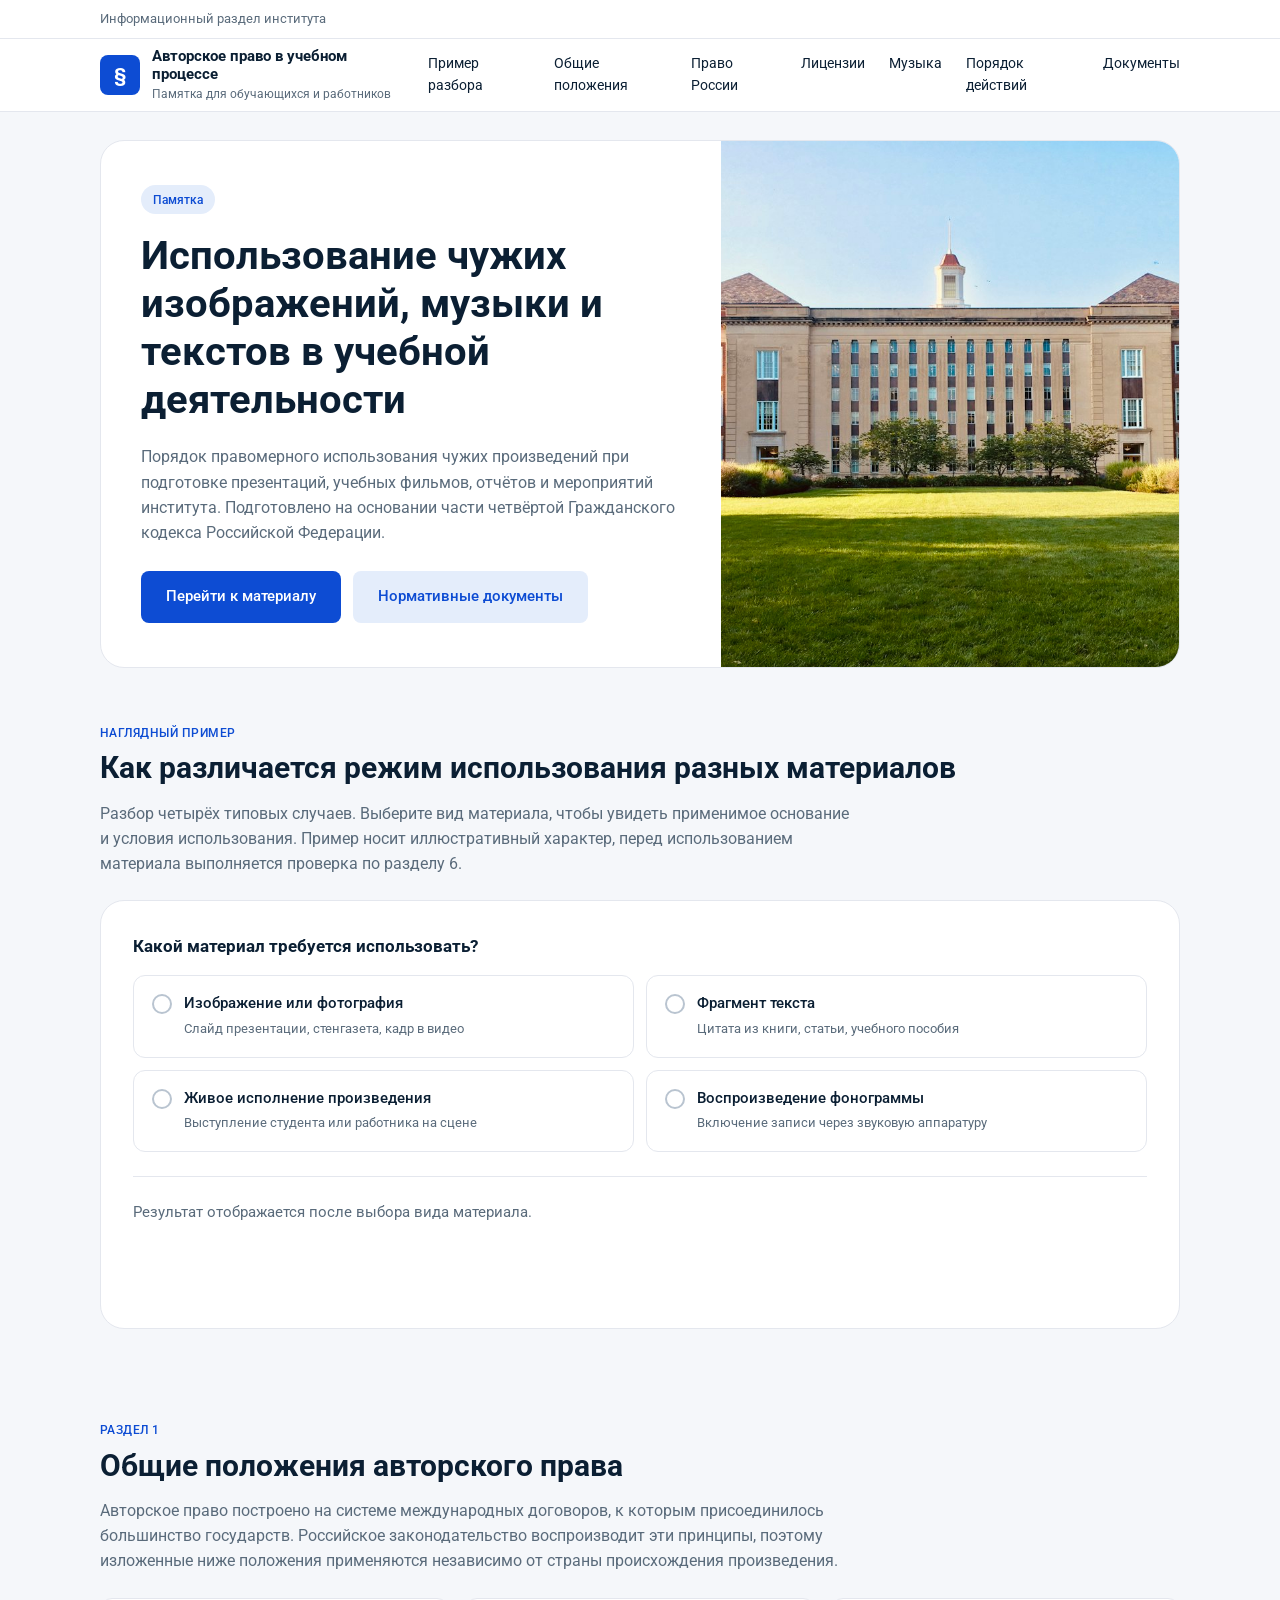
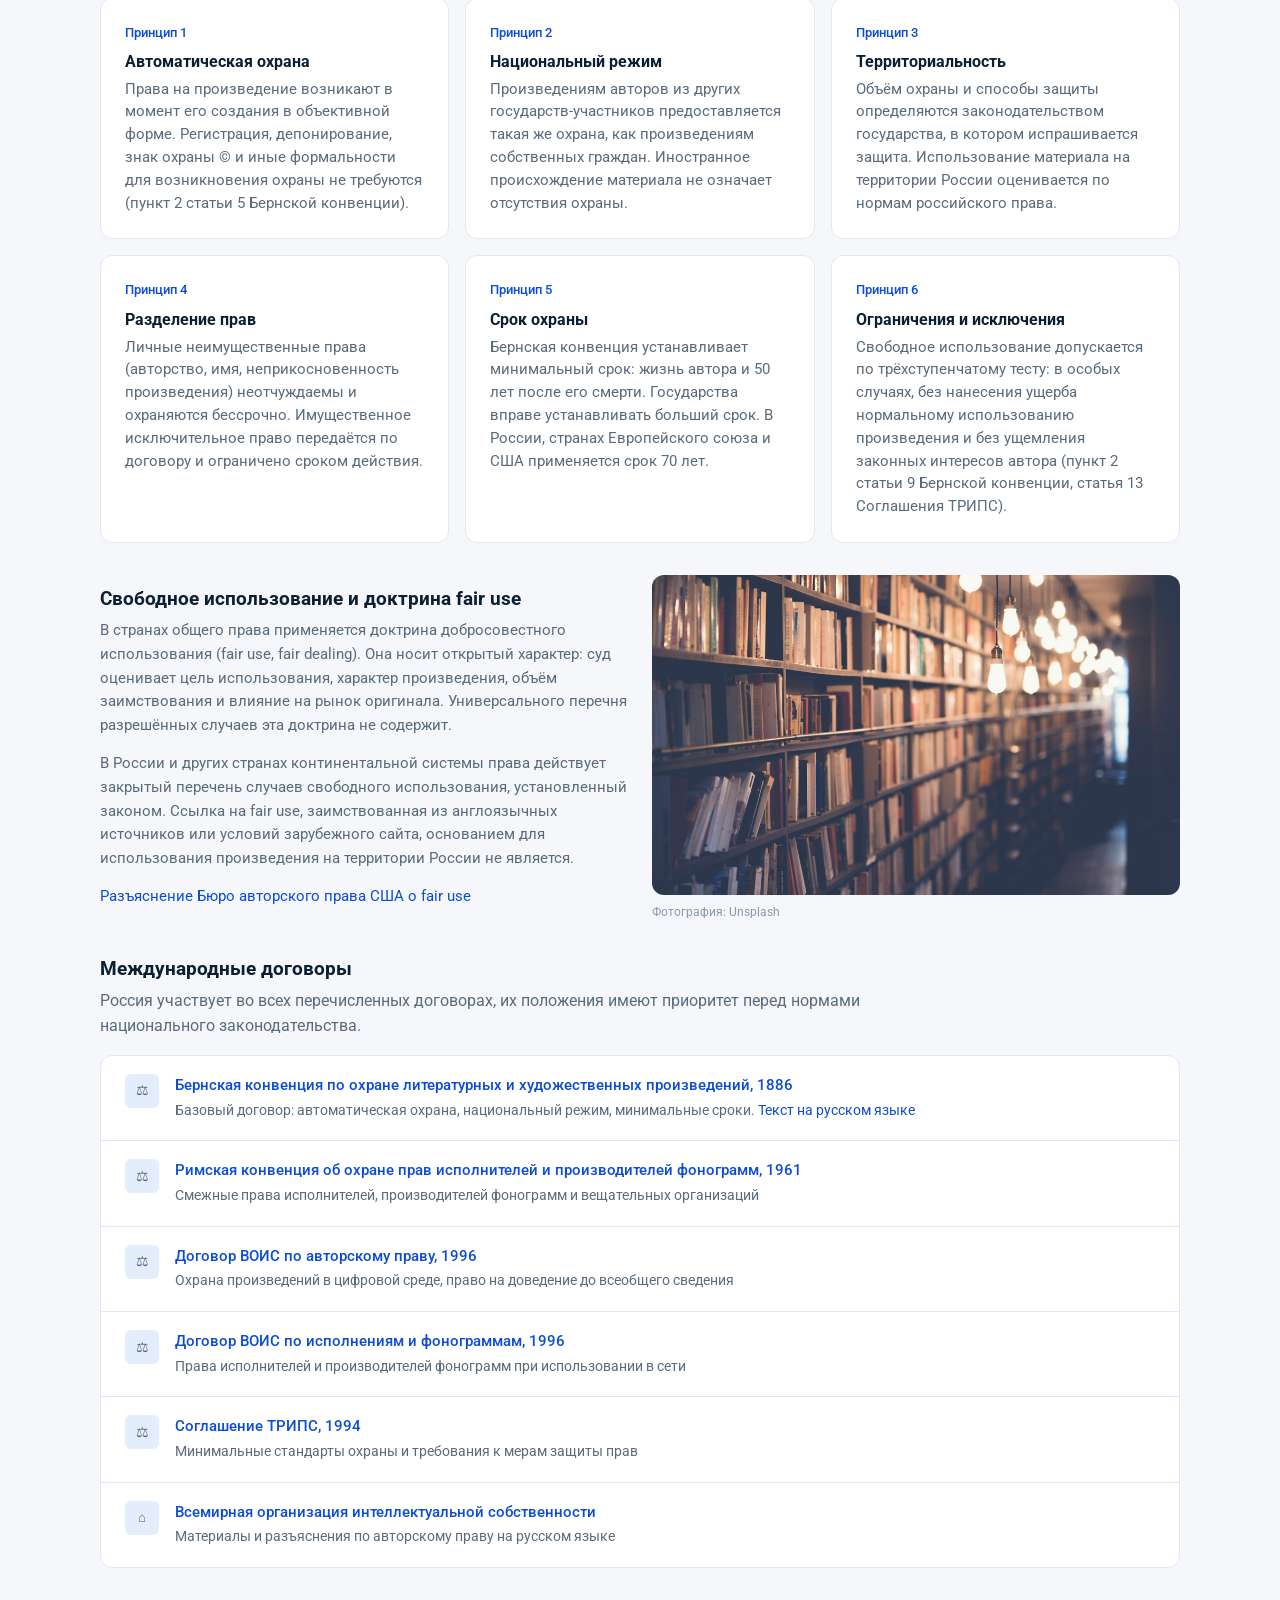
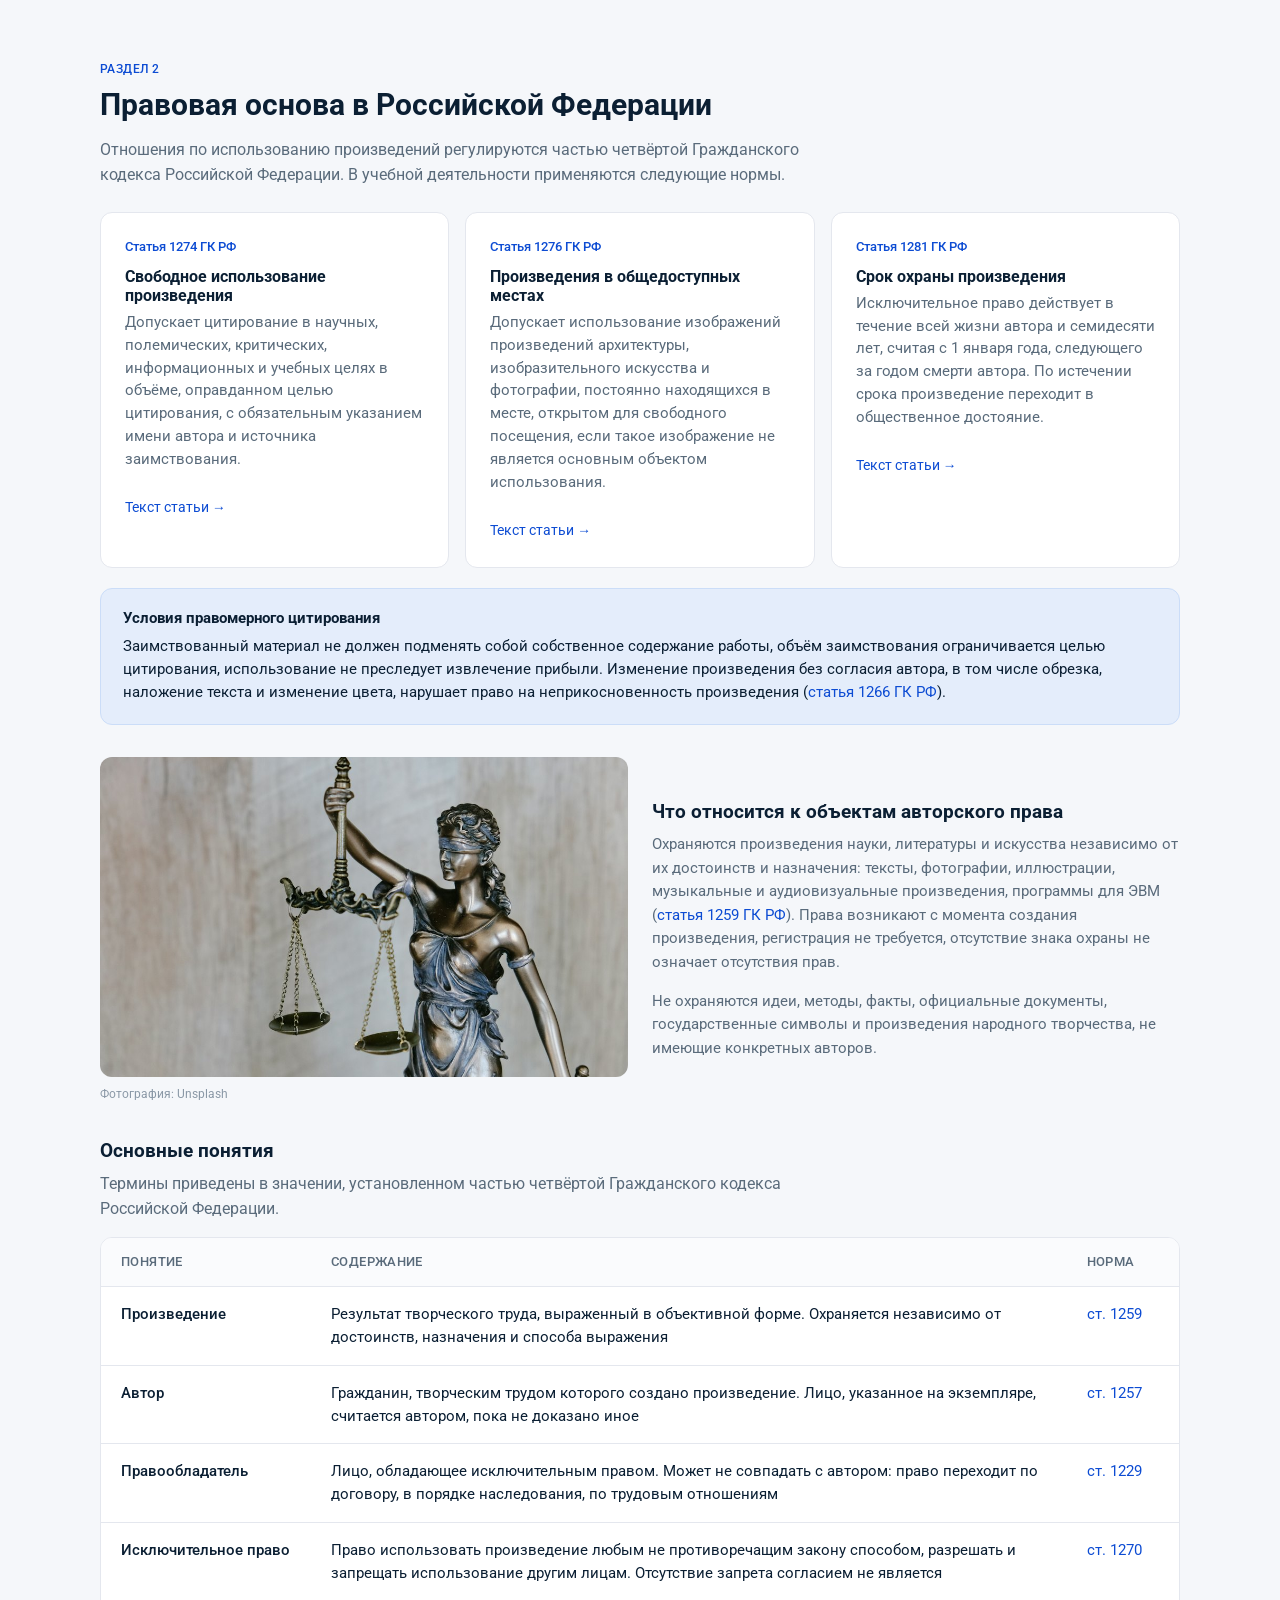
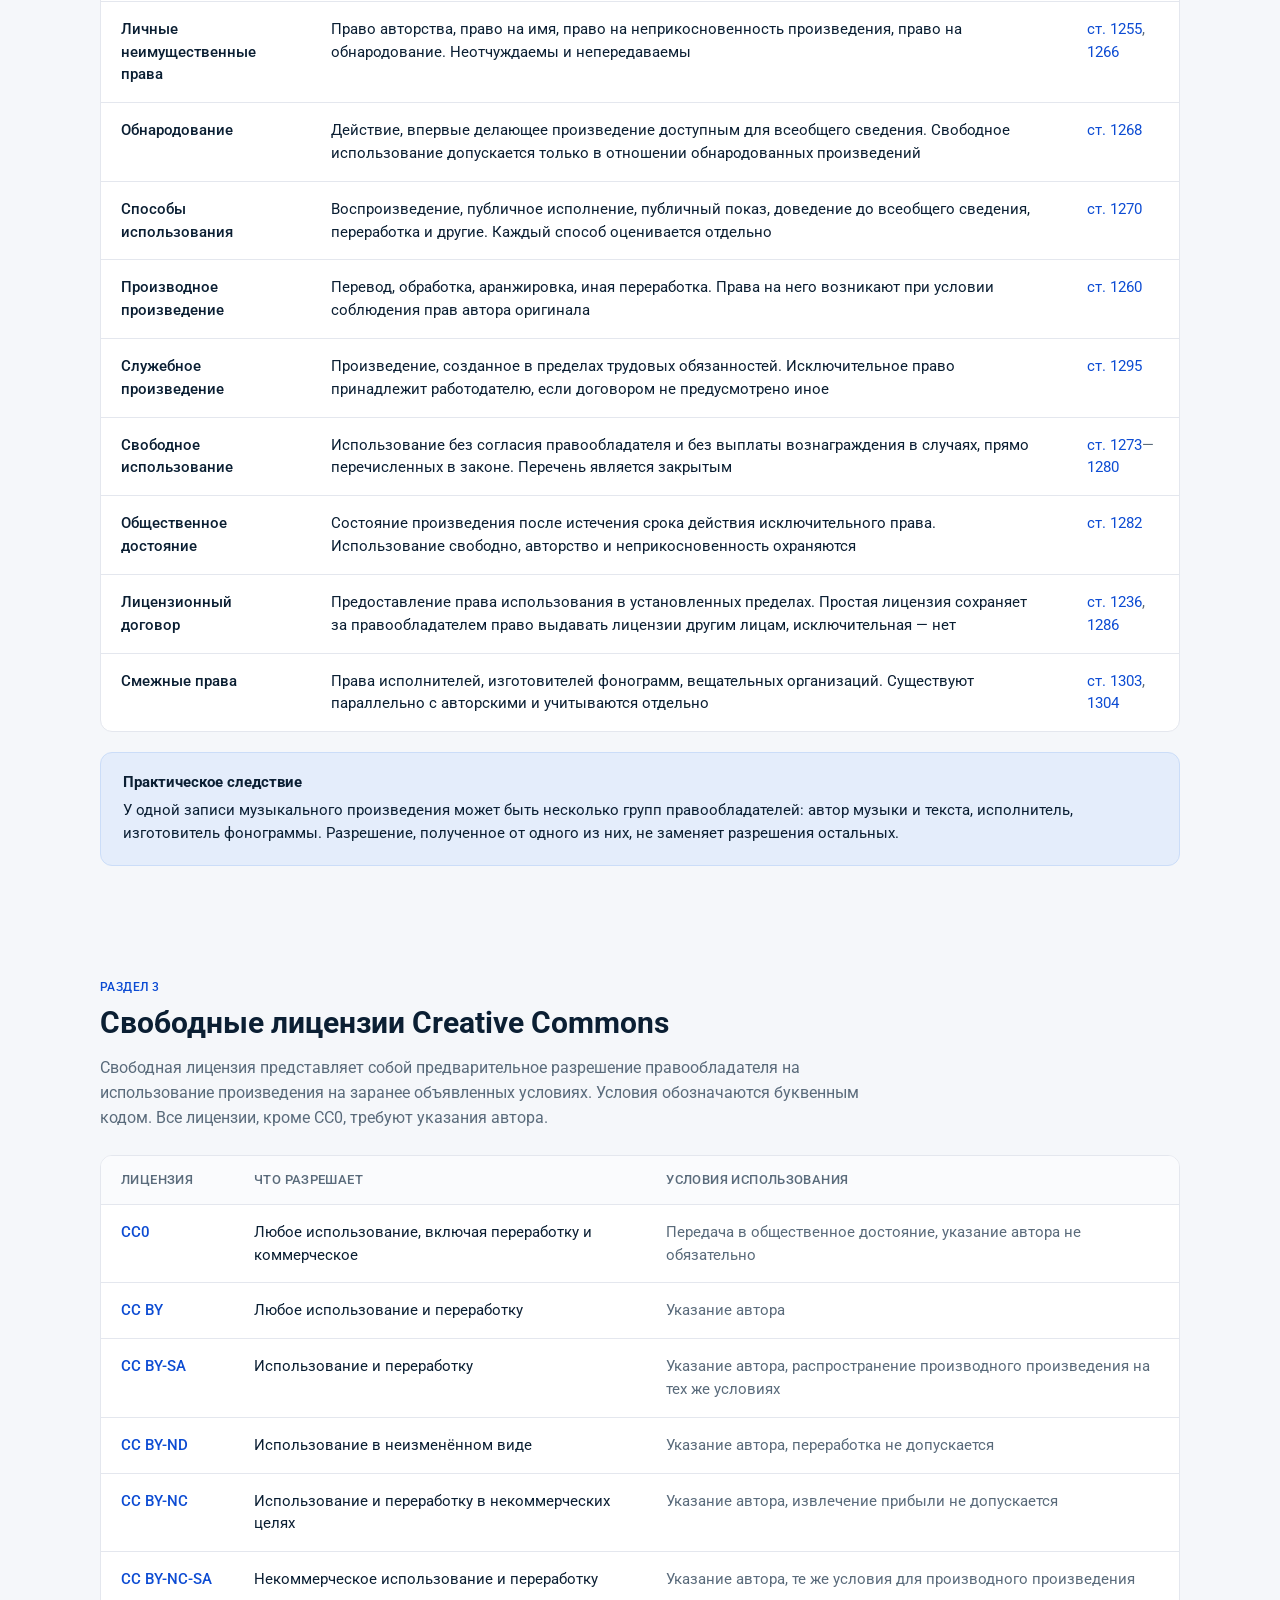
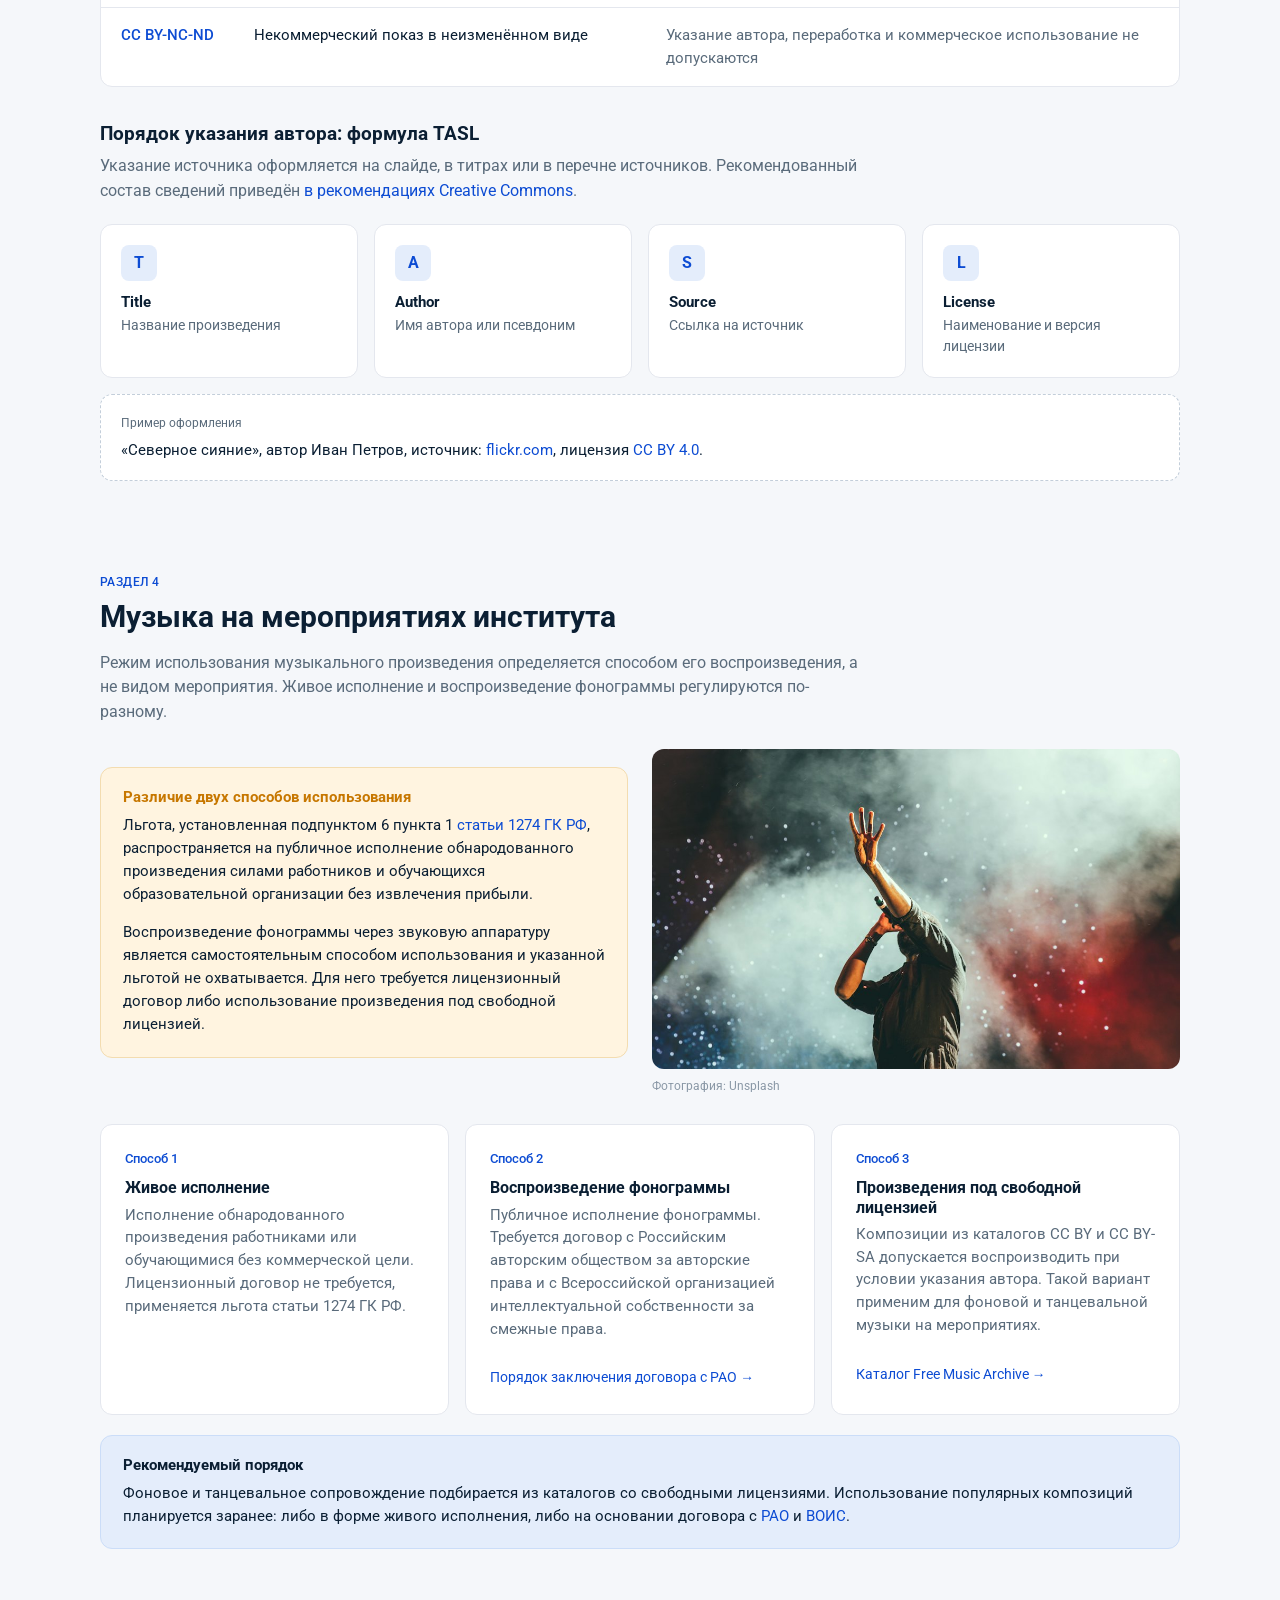
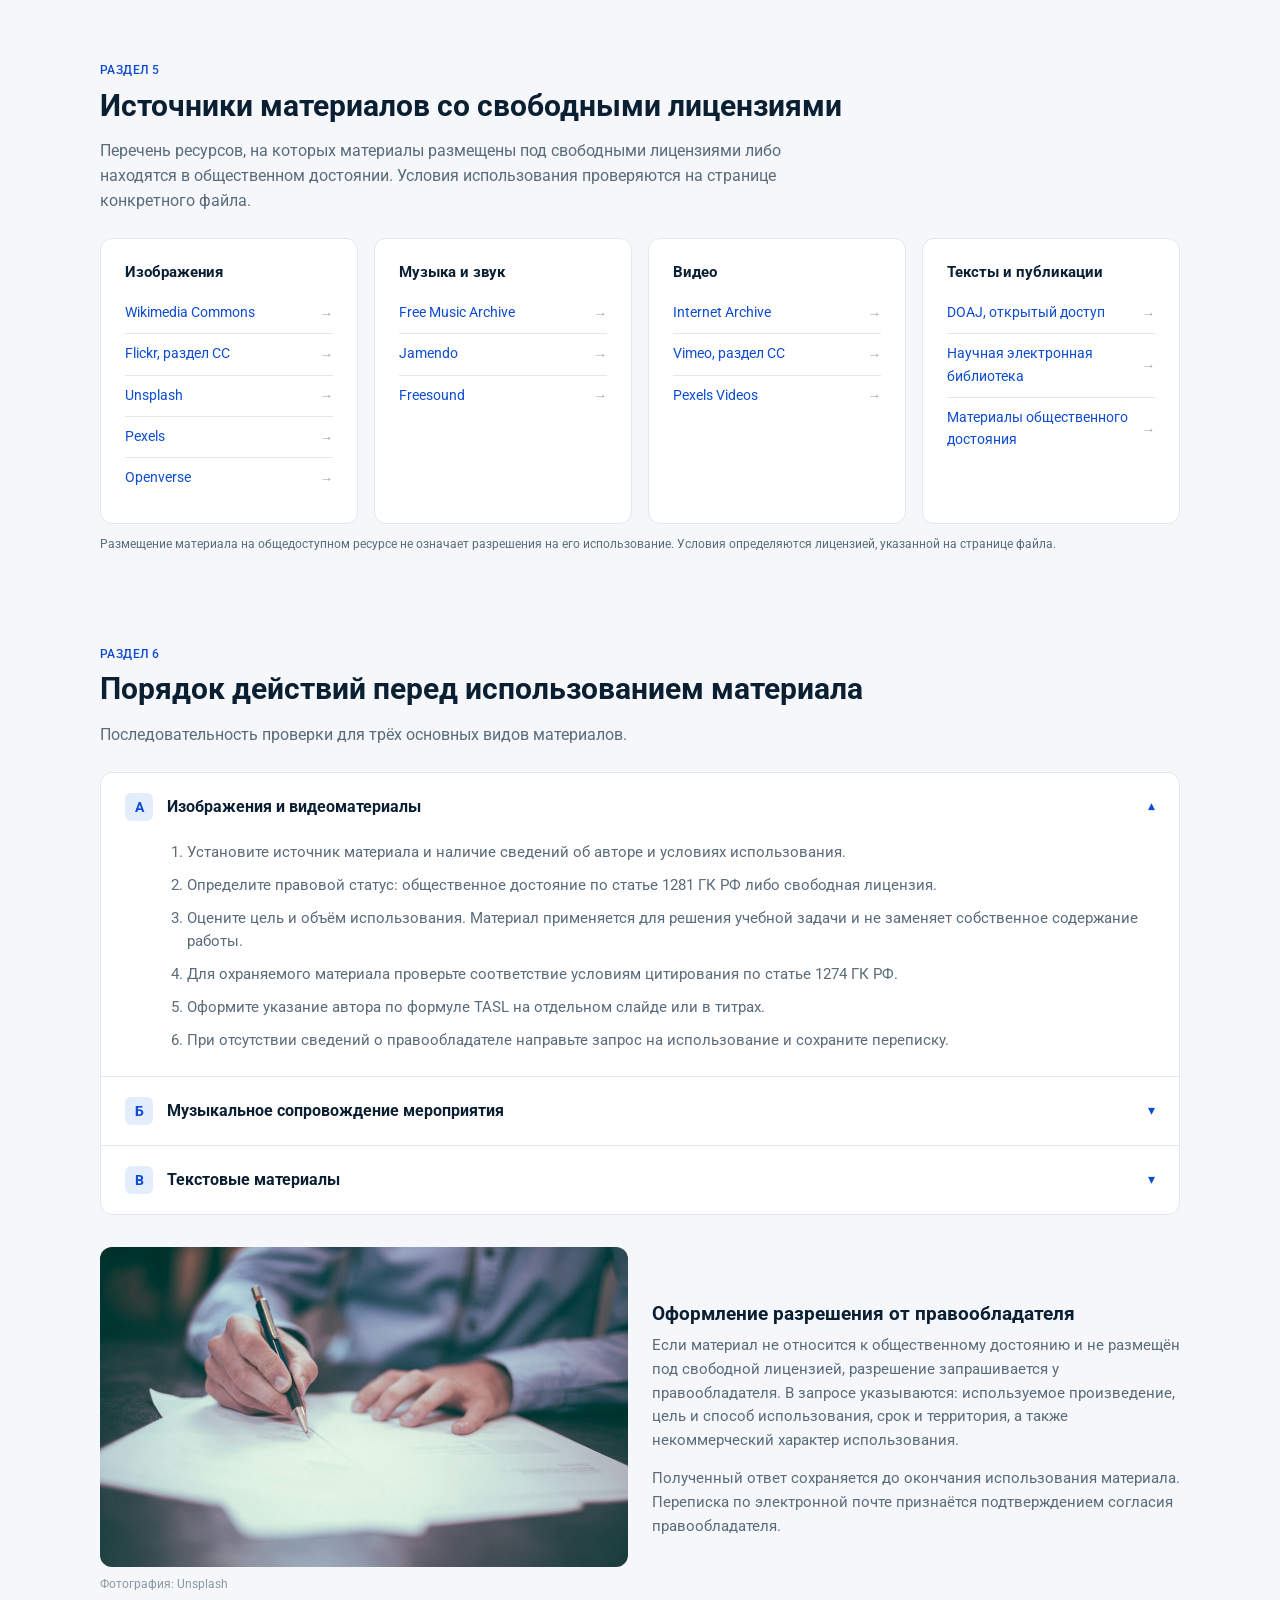
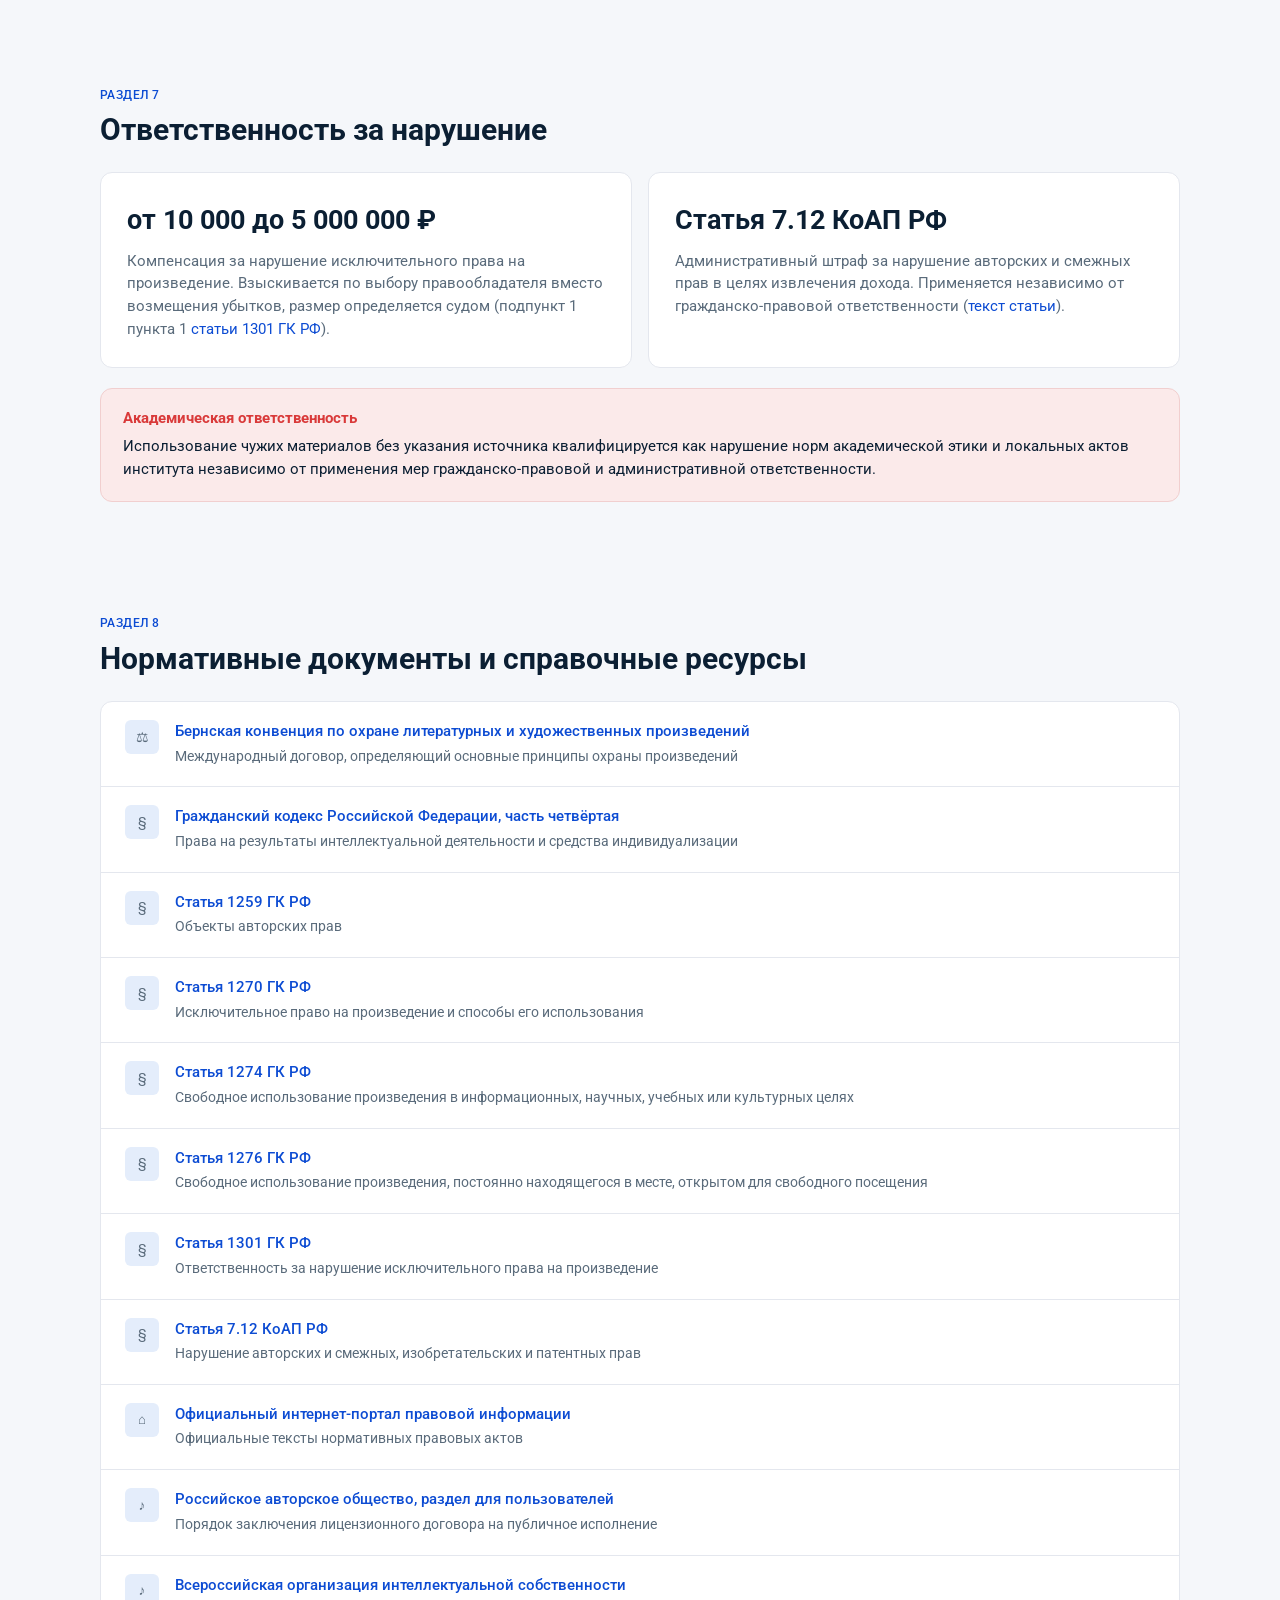
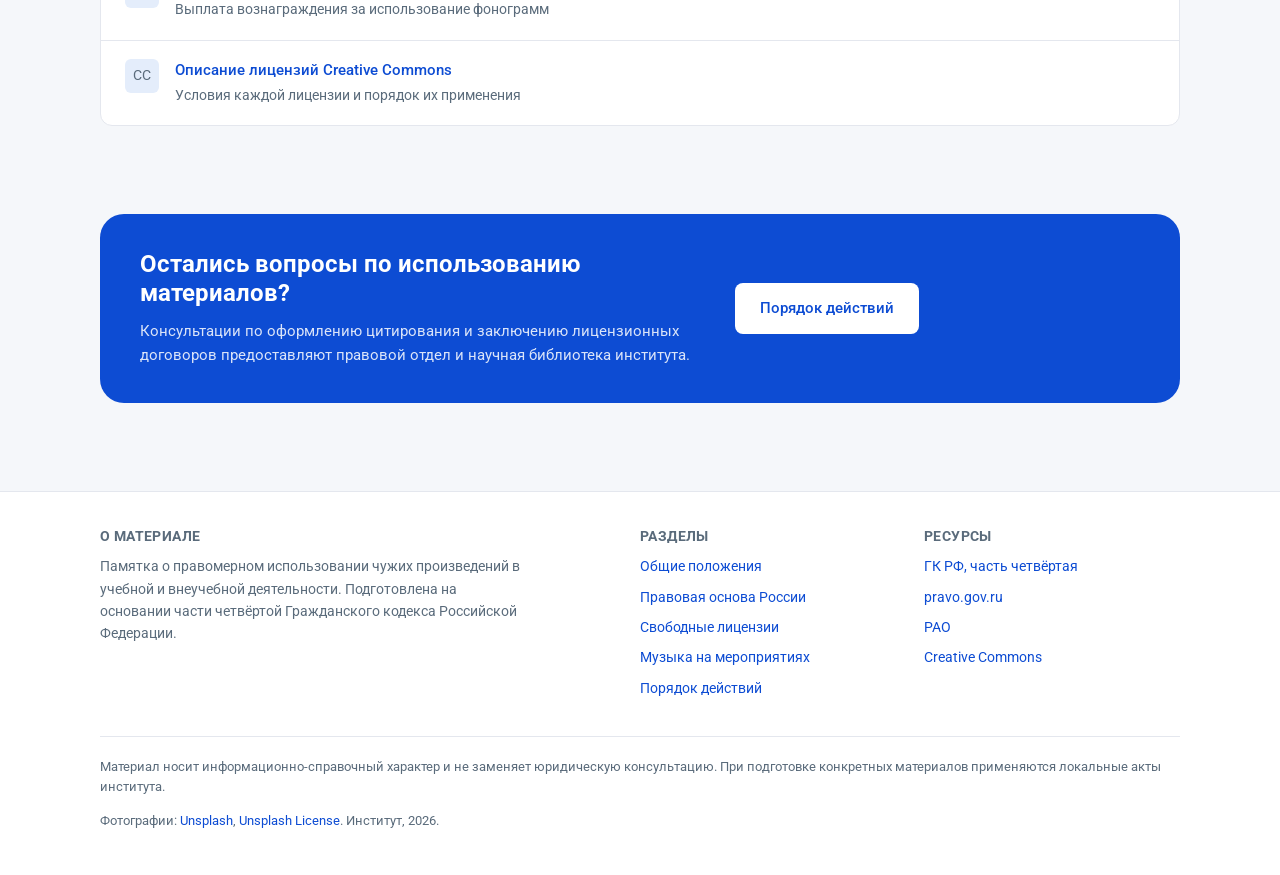
==== index.html @ 71fba906 "Сделать страницу index.html, отключить Jekyll README.md переименован в index.html: теперь страница о" ====
<!DOCTYPE html>
<html lang="ru">
<head>
<meta charset="UTF-8">
<meta name="viewport" content="width=device-width, initial-scale=1.0">
<title>Правомерное использование чужих произведений в учебной деятельности — памятка</title>
<meta name="description" content="Порядок правомерного использования изображений, музыки, видео и текстов в учебной и внеучебной деятельности института. На основании части четвёртой Гражданского кодекса Российской Федерации.">
<link rel="preconnect" href="https://fonts.googleapis.com">
<link rel="preconnect" href="https://fonts.gstatic.com" crossorigin>
<link href="https://fonts.googleapis.com/css2?family=Roboto:wght@400;500;700&display=swap" rel="stylesheet">
<style>
  :root{
    --blue:#0D4CD3;
    --blue-dark:#0A3CA8;
    --blue-light:#E4EDFB;
    --bg:#F5F7FA;
    --white:#FFFFFF;
    --text:#0B1F33;
    --text-2:#5A6B7B;
    --border:#E4E7EE;
    --green:#0B8A28;
    --green-bg:#E7F6EA;
    --red:#D93A3A;
    --red-bg:#FBEAEA;
    --amber:#C77700;
    --amber-bg:#FFF4E0;
    --radius:12px;
    --radius-lg:24px;
    --font-base:16px;
  }
  *{box-sizing:border-box;}
  html{scroll-behavior:smooth;font-size:var(--font-base);}
  body{
    margin:0;
    background:var(--bg);
    color:var(--text);
    font-family:'Roboto', -apple-system, 'Segoe UI', Arial, sans-serif;
    line-height:1.55;
    -webkit-font-smoothing:antialiased;
  }
  h1,h2,h3,h4{margin:0 0 .5em;font-weight:700;line-height:1.2;}
  p{margin:0 0 1em;}
  p:last-child{margin-bottom:0;}
  a{color:var(--blue);text-decoration:none;}
  a:hover{text-decoration:underline;}
  a:focus-visible,button:focus-visible{outline:2px solid var(--blue);outline-offset:2px;border-radius:4px;}
  img{display:block;max-width:100%;}
  .wrap{max-width:1120px;margin:0 auto;padding:0 20px;}

  /* ---------- ВЕРХНЯЯ ПАНЕЛЬ ---------- */
  .topline{background:var(--white);border-bottom:1px solid var(--border);font-size:.82rem;color:var(--text-2);}
  .topline .wrap{display:flex;align-items:center;gap:16px;height:38px;}
  .topline a{color:var(--text-2);}

  /* ---------- ШАПКА ---------- */
  header.site{background:var(--white);border-bottom:1px solid var(--border);position:sticky;top:0;z-index:60;}
  header.site .wrap{display:flex;align-items:center;justify-content:space-between;gap:24px;min-height:72px;}
  .logo{display:flex;align-items:center;gap:12px;color:var(--text);}
  .logo:hover{text-decoration:none;}
  .logo-mark{
    width:40px;height:40px;border-radius:8px;background:var(--blue);color:#fff;
    display:flex;align-items:center;justify-content:center;font-weight:700;font-size:20px;flex-shrink:0;
  }
  .logo-text b{display:block;font-size:.95rem;line-height:1.2;}
  .logo-text span{display:block;font-size:.78rem;color:var(--text-2);}
  .mainnav{display:flex;gap:24px;font-size:.9rem;}
  .mainnav a{color:var(--text);}
  .mainnav a:hover{color:var(--blue);text-decoration:none;}
  @media(max-width:900px){.mainnav{display:none;}}

  /* ---------- ГЕРОЙ ---------- */
  .hero{padding:28px 0 8px;}
  .hero-card{
    background:var(--white);border-radius:var(--radius-lg);overflow:hidden;
    display:grid;grid-template-columns:1.15fr .85fr;
    border:1px solid var(--border);
  }
  @media(max-width:900px){.hero-card{grid-template-columns:1fr;}}
  .hero-body{padding:44px 40px;}
  @media(max-width:600px){.hero-body{padding:28px 20px;}}
  .badge{
    display:inline-block;background:var(--blue-light);color:var(--blue);
    font-size:.78rem;font-weight:500;padding:5px 12px;border-radius:20px;margin-bottom:18px;
  }
  .hero h1{font-size:clamp(1.7rem,3.2vw,2.5rem);max-width:620px;}
  .hero .lede{color:var(--text-2);font-size:1.02rem;max-width:600px;}
  .hero-actions{display:flex;flex-wrap:wrap;gap:12px;margin-top:26px;}
  .btn{
    display:inline-flex;align-items:center;justify-content:center;gap:8px;
    padding:13px 24px;border-radius:8px;font-size:.95rem;font-weight:500;
    border:1px solid transparent;cursor:pointer;font-family:inherit;
  }
  .btn-primary{background:var(--blue);color:#fff;}
  .btn-primary:hover{background:var(--blue-dark);text-decoration:none;}
  .btn-secondary{background:var(--blue-light);color:var(--blue);}
  .btn-secondary:hover{background:#D5E3FA;text-decoration:none;}
  .hero-media{position:relative;min-height:300px;background:var(--blue-light);}
  .hero-media img{width:100%;height:100%;object-fit:cover;position:absolute;inset:0;}

  /* ---------- СЕКЦИИ ---------- */
  section{padding:44px 0;}
  .sec-head{margin-bottom:24px;}
  .sec-num{
    display:inline-block;font-size:.78rem;font-weight:500;color:var(--blue);
    letter-spacing:.04em;text-transform:uppercase;margin-bottom:8px;
  }
  .sec-head h2{font-size:clamp(1.4rem,2.4vw,1.9rem);}
  .sec-head p{color:var(--text-2);max-width:760px;margin:0;}

  .card{background:var(--white);border:1px solid var(--border);border-radius:var(--radius);padding:24px;}
  .grid-3{display:grid;grid-template-columns:repeat(3,1fr);gap:16px;}
  .grid-2{display:grid;grid-template-columns:repeat(2,1fr);gap:16px;}
  @media(max-width:860px){.grid-3{grid-template-columns:1fr;}.grid-2{grid-template-columns:1fr;}}

  /* карточка нормы */
  .law-card h3{font-size:1rem;margin-bottom:6px;}
  .law-card .art{font-size:.8rem;color:var(--blue);font-weight:500;display:block;margin-bottom:10px;}
  .law-card p{font-size:.92rem;color:var(--text-2);}
  .law-card .more{font-size:.86rem;display:inline-block;margin-top:12px;}

  /* блок с иллюстрацией */
  .media-row{display:grid;grid-template-columns:1fr 1fr;gap:24px;align-items:center;}
  @media(max-width:860px){.media-row{grid-template-columns:1fr;}}
  .media-row figure{margin:0;}
  .media-row img{width:100%;height:320px;object-fit:cover;border-radius:var(--radius);}
  .media-row figcaption{font-size:.75rem;color:#8A98A6;margin-top:8px;}

  /* уведомления */
  .notice{border-radius:var(--radius);padding:20px 22px;margin:20px 0;font-size:.93rem;border:1px solid transparent;}
  .notice h4{font-size:.95rem;margin-bottom:8px;}
  .notice.info{background:var(--blue-light);border-color:#CBDDF8;}
  .notice.warn{background:var(--amber-bg);border-color:#F3DCB0;}
  .notice.warn h4{color:var(--amber);}
  .notice.alert{background:var(--red-bg);border-color:#F1CFCF;}
  .notice.alert h4{color:var(--red);}
  .notice p{color:var(--text);}

  /* ---------- СЕРВИС ПРОВЕРКИ ---------- */
  .service{background:var(--white);border:1px solid var(--border);border-radius:var(--radius-lg);padding:32px;}
  @media(max-width:600px){.service{padding:22px 18px;}}
  .service-q{font-weight:700;font-size:1.05rem;margin-bottom:16px;}
  .opts{display:grid;grid-template-columns:repeat(2,1fr);gap:12px;}
  @media(max-width:700px){.opts{grid-template-columns:1fr;}}
  .opt{
    display:flex;align-items:flex-start;gap:12px;padding:16px 18px;
    border:1px solid var(--border);border-radius:var(--radius);background:var(--white);
    cursor:pointer;text-align:left;font:inherit;color:var(--text);
  }
  .opt:hover{border-color:var(--blue);}
  .opt.active{border-color:var(--blue);background:#F4F8FF;box-shadow:inset 0 0 0 1px var(--blue);}
  .opt-radio{
    width:20px;height:20px;border:2px solid #B9C4D0;border-radius:50%;flex-shrink:0;margin-top:2px;
    position:relative;
  }
  .opt.active .opt-radio{border-color:var(--blue);}
  .opt.active .opt-radio::after{
    content:"";position:absolute;inset:3px;border-radius:50%;background:var(--blue);
  }
  .opt-text b{display:block;font-weight:500;font-size:.95rem;}
  .opt-text span{font-size:.82rem;color:var(--text-2);}
  .result{margin-top:24px;padding-top:24px;border-top:1px solid var(--border);min-height:120px;}
  .result-empty{color:var(--text-2);font-size:.92rem;}
  .verdict{display:flex;gap:14px;align-items:flex-start;}
  .verdict-icon{
    width:36px;height:36px;border-radius:50%;flex-shrink:0;
    display:flex;align-items:center;justify-content:center;font-size:18px;color:#fff;font-weight:700;
  }
  .verdict.ok .verdict-icon{background:var(--green);}
  .verdict.no .verdict-icon{background:var(--red);}
  .verdict h4{font-size:1.05rem;margin-bottom:6px;}
  .verdict.ok h4{color:var(--green);}
  .verdict.no h4{color:var(--red);}
  .verdict p{font-size:.93rem;color:var(--text-2);max-width:640px;}
  .verdict .ref{font-size:.85rem;margin-top:8px;display:block;}

  /* ---------- ТАБЛИЦЫ ---------- */
  .table-wrap{overflow-x:auto;background:var(--white);border:1px solid var(--border);border-radius:var(--radius);}
  table{width:100%;border-collapse:collapse;min-width:620px;}
  th{
    text-align:left;font-size:.8rem;font-weight:500;color:var(--text-2);text-transform:uppercase;
    letter-spacing:.03em;padding:14px 20px;background:#FAFBFD;border-bottom:1px solid var(--border);
  }
  td{padding:16px 20px;border-bottom:1px solid var(--border);font-size:.92rem;vertical-align:top;}
  tr:last-child td{border-bottom:none;}
  td.dim{color:var(--text-2);}
  td.term{font-weight:500;width:210px;}
  .lic{font-weight:500;white-space:nowrap;}

  /* ---------- TASL ---------- */
  .tasl{display:grid;grid-template-columns:repeat(4,1fr);gap:16px;margin-top:20px;}
  @media(max-width:760px){.tasl{grid-template-columns:1fr 1fr;}}
  .tasl-item{background:var(--white);border:1px solid var(--border);border-radius:var(--radius);padding:20px;}
  .tasl-letter{
    width:36px;height:36px;border-radius:8px;background:var(--blue-light);color:var(--blue);
    display:flex;align-items:center;justify-content:center;font-weight:700;margin-bottom:12px;
  }
  .tasl-item h4{font-size:.95rem;margin-bottom:4px;}
  .tasl-item p{font-size:.85rem;color:var(--text-2);}
  .sample{
    margin-top:16px;background:var(--white);border:1px dashed #C3CEDA;border-radius:var(--radius);
    padding:18px 20px;font-size:.92rem;
  }
  .sample .lbl{font-size:.78rem;color:var(--text-2);display:block;margin-bottom:6px;}

  /* ---------- РЕСУРСЫ ---------- */
  .res-grid{display:grid;grid-template-columns:repeat(4,1fr);gap:16px;}
  @media(max-width:900px){.res-grid{grid-template-columns:repeat(2,1fr);}}
  @media(max-width:560px){.res-grid{grid-template-columns:1fr;}}
  .res-col h4{font-size:.95rem;margin-bottom:12px;}
  .res-col ul{list-style:none;margin:0;padding:0;}
  .res-col li{padding:9px 0;border-bottom:1px solid var(--border);font-size:.9rem;}
  .res-col li:last-child{border-bottom:none;}
  .res-col li a{display:flex;justify-content:space-between;gap:10px;align-items:center;}
  .res-col li a::after{content:"→";color:#9AA7B4;font-size:.85rem;}
  .res-col li a:hover::after{color:var(--blue);}
  .res-note{font-size:.78rem;color:var(--text-2);margin-top:10px;}

  /* ---------- ПОРЯДОК ДЕЙСТВИЙ ---------- */
  .steps{background:var(--white);border:1px solid var(--border);border-radius:var(--radius);overflow:hidden;}
  .step-item + .step-item{border-top:1px solid var(--border);}
  .step-head{
    display:flex;align-items:center;justify-content:space-between;gap:16px;
    padding:20px 24px;cursor:pointer;background:none;border:none;width:100%;font:inherit;
    color:var(--text);text-align:left;
  }
  .step-head:hover{background:#FAFBFD;}
  .step-head h3{font-size:1rem;margin:0;display:flex;align-items:center;gap:14px;}
  .step-badge{
    width:28px;height:28px;border-radius:6px;background:var(--blue-light);color:var(--blue);
    display:inline-flex;align-items:center;justify-content:center;font-size:.85rem;flex-shrink:0;
  }
  .chevron{color:var(--blue);font-size:.9rem;transition:transform .25s;flex-shrink:0;}
  .step-item.open .chevron{transform:rotate(180deg);}
  .step-body{max-height:0;overflow:hidden;transition:max-height .3s ease;}
  .step-item.open .step-body{max-height:800px;}
  .step-body-in{padding:0 24px 24px 66px;color:var(--text-2);font-size:.93rem;}
  @media(max-width:600px){.step-body-in{padding-left:24px;}}
  .step-body-in ol{margin:0;padding-left:20px;}
  .step-body-in li{margin-bottom:10px;}
  .step-body-in li:last-child{margin-bottom:0;}

  /* ---------- ОТВЕТСТВЕННОСТЬ ---------- */
  .liab{display:grid;grid-template-columns:1fr 1fr;gap:16px;}
  @media(max-width:760px){.liab{grid-template-columns:1fr;}}
  .liab-card{background:var(--white);border:1px solid var(--border);border-radius:var(--radius);padding:26px;}
  .liab-num{font-size:1.7rem;font-weight:700;color:var(--text);margin-bottom:8px;}
  .liab-card p{font-size:.92rem;color:var(--text-2);}

  /* ---------- НОРМАТИВНЫЕ ДОКУМЕНТЫ ---------- */
  .docs{background:var(--white);border:1px solid var(--border);border-radius:var(--radius);}
  .doc-row{display:flex;gap:16px;align-items:flex-start;padding:18px 24px;border-bottom:1px solid var(--border);}
  .doc-row:last-child{border-bottom:none;}
  .doc-ico{
    width:34px;height:34px;border-radius:6px;background:var(--blue-light);color:var(--blue);
    display:flex;align-items:center;justify-content:center;font-size:15px;flex-shrink:0;
  }
  .doc-row b{display:block;font-weight:500;font-size:.95rem;}
  .doc-row span{font-size:.85rem;color:var(--text-2);}

  /* ---------- КУДА ОБРАТИТЬСЯ ---------- */
  .contact{
    background:var(--blue);color:#fff;border-radius:var(--radius-lg);padding:36px 40px;
    display:grid;grid-template-columns:1.4fr 1fr;gap:28px;align-items:center;
  }
  @media(max-width:760px){.contact{grid-template-columns:1fr;padding:28px 22px;}}
  .contact h2{color:#fff;font-size:1.5rem;}
  .contact p{color:rgba(255,255,255,.85);font-size:.95rem;margin:0;}
  .contact .btn-white{background:#fff;color:var(--blue);}
  .contact .btn-white:hover{background:#EAF0FE;}

  /* ---------- ПОДВАЛ ---------- */
  footer{background:var(--white);border-top:1px solid var(--border);padding:36px 0 44px;margin-top:44px;}
  .foot-grid{display:grid;grid-template-columns:2fr 1fr 1fr;gap:28px;}
  @media(max-width:760px){.foot-grid{grid-template-columns:1fr;}}
  footer h4{font-size:.85rem;color:var(--text-2);text-transform:uppercase;letter-spacing:.03em;margin-bottom:12px;}
  footer ul{list-style:none;margin:0;padding:0;font-size:.9rem;}
  footer li{margin-bottom:8px;}
  .disclaimer{font-size:.82rem;color:var(--text-2);border-top:1px solid var(--border);margin-top:28px;padding-top:20px;}
</style>
</head>
<body>

<div class="topline">
  <div class="wrap">
    <span>Информационный раздел института</span>
  </div>
</div>

<header class="site">
  <div class="wrap">
    <a class="logo" href="#top">
      <span class="logo-mark">§</span>
      <span class="logo-text">
        <b>Авторское право в учебном процессе</b>
        <span>Памятка для обучающихся и работников</span>
      </span>
    </a>
    <nav class="mainnav">
      <a href="#primer">Пример разбора</a>
      <a href="#ponyatiya">Общие положения</a>
      <a href="#osnovy">Право России</a>
      <a href="#cc">Лицензии</a>
      <a href="#muzyka">Музыка</a>
      <a href="#poryadok">Порядок действий</a>
      <a href="#dokumenty">Документы</a>
    </nav>
  </div>
</header>

<div class="hero" id="top">
  <div class="wrap">
    <div class="hero-card">
      <div class="hero-body">
        <span class="badge">Памятка</span>
        <h1>Использование чужих изображений, музыки и текстов в учебной деятельности</h1>
        <p class="lede">Порядок правомерного использования чужих произведений при подготовке презентаций, учебных фильмов, отчётов и мероприятий института. Подготовлено на основании части четвёртой Гражданского кодекса Российской Федерации.</p>
        <div class="hero-actions">
          <a href="#ponyatiya" class="btn btn-primary">Перейти к материалу</a>
          <a href="#dokumenty" class="btn btn-secondary">Нормативные документы</a>
        </div>
      </div>
      <div class="hero-media">
        <img src="images/campus-building.jpg" width="1200" height="786" loading="lazy" alt="Здание учебного корпуса">
      </div>
    </div>
  </div>
</div>

<section id="primer">
  <div class="wrap">
    <div class="sec-head">
      <span class="sec-num">Наглядный пример</span>
      <h2>Как различается режим использования разных материалов</h2>
      <p>Разбор четырёх типовых случаев. Выберите вид материала, чтобы увидеть применимое основание и условия использования. Пример носит иллюстративный характер, перед использованием материала выполняется проверка по разделу 6.</p>
    </div>

    <div class="service">
      <div class="service-q">Какой материал требуется использовать?</div>
      <div class="opts" id="opts">
        <button class="opt" type="button" data-type="image">
          <span class="opt-radio"></span>
          <span class="opt-text"><b>Изображение или фотография</b><span>Слайд презентации, стенгазета, кадр в видео</span></span>
        </button>
        <button class="opt" type="button" data-type="text">
          <span class="opt-radio"></span>
          <span class="opt-text"><b>Фрагмент текста</b><span>Цитата из книги, статьи, учебного пособия</span></span>
        </button>
        <button class="opt" type="button" data-type="music-live">
          <span class="opt-radio"></span>
          <span class="opt-text"><b>Живое исполнение произведения</b><span>Выступление студента или работника на сцене</span></span>
        </button>
        <button class="opt" type="button" data-type="music-rec">
          <span class="opt-radio"></span>
          <span class="opt-text"><b>Воспроизведение фонограммы</b><span>Включение записи через звуковую аппаратуру</span></span>
        </button>
      </div>
      <div class="result" id="result">
        <p class="result-empty">Результат отображается после выбора вида материала.</p>
      </div>
    </div>
  </div>
</section>

<section id="ponyatiya">
  <div class="wrap">
    <div class="sec-head">
      <span class="sec-num">Раздел 1</span>
      <h2>Общие положения авторского права</h2>
      <p>Авторское право построено на системе международных договоров, к которым присоединилось большинство государств. Российское законодательство воспроизводит эти принципы, поэтому изложенные ниже положения применяются независимо от страны происхождения произведения.</p>
    </div>

    <div class="grid-3">
      <div class="card law-card">
        <span class="art">Принцип 1</span>
        <h3>Автоматическая охрана</h3>
        <p>Права на произведение возникают в момент его создания в объективной форме. Регистрация, депонирование, знак охраны © и иные формальности для возникновения охраны не требуются (пункт 2 статьи 5 Бернской конвенции).</p>
      </div>
      <div class="card law-card">
        <span class="art">Принцип 2</span>
        <h3>Национальный режим</h3>
        <p>Произведениям авторов из других государств-участников предоставляется такая же охрана, как произведениям собственных граждан. Иностранное происхождение материала не означает отсутствия охраны.</p>
      </div>
      <div class="card law-card">
        <span class="art">Принцип 3</span>
        <h3>Территориальность</h3>
        <p>Объём охраны и способы защиты определяются законодательством государства, в котором испрашивается защита. Использование материала на территории России оценивается по нормам российского права.</p>
      </div>
      <div class="card law-card">
        <span class="art">Принцип 4</span>
        <h3>Разделение прав</h3>
        <p>Личные неимущественные права (авторство, имя, неприкосновенность произведения) неотчуждаемы и охраняются бессрочно. Имущественное исключительное право передаётся по договору и ограничено сроком действия.</p>
      </div>
      <div class="card law-card">
        <span class="art">Принцип 5</span>
        <h3>Срок охраны</h3>
        <p>Бернская конвенция устанавливает минимальный срок: жизнь автора и 50 лет после его смерти. Государства вправе устанавливать больший срок. В России, странах Европейского союза и США применяется срок 70 лет.</p>
      </div>
      <div class="card law-card">
        <span class="art">Принцип 6</span>
        <h3>Ограничения и исключения</h3>
        <p>Свободное использование допускается по трёхступенчатому тесту: в особых случаях, без нанесения ущерба нормальному использованию произведения и без ущемления законных интересов автора (пункт 2 статьи 9 Бернской конвенции, статья 13 Соглашения ТРИПС).</p>
      </div>
    </div>

    <div class="media-row" style="margin-top:32px">
      <div>
        <h3>Свободное использование и доктрина fair use</h3>
        <p style="color:var(--text-2);font-size:.95rem">В странах общего права применяется доктрина добросовестного использования (fair use, fair dealing). Она носит открытый характер: суд оценивает цель использования, характер произведения, объём заимствования и влияние на рынок оригинала. Универсального перечня разрешённых случаев эта доктрина не содержит.</p>
        <p style="color:var(--text-2);font-size:.95rem">В России и других странах континентальной системы права действует закрытый перечень случаев свободного использования, установленный законом. Ссылка на fair use, заимствованная из англоязычных источников или условий зарубежного сайта, основанием для использования произведения на территории России не является.</p>
        <p style="color:var(--text-2);font-size:.95rem"><a href="https://www.copyright.gov/fair-use/" target="_blank" rel="noopener">Разъяснение Бюро авторского права США о fair use</a></p>
      </div>
      <figure>
        <img src="images/library-shelves.jpg" width="1000" height="924" loading="lazy" alt="Книжные стеллажи библиотеки">
        <figcaption>Фотография: Unsplash</figcaption>
      </figure>
    </div>

    <h3 style="margin-top:36px">Международные договоры</h3>
    <p style="color:var(--text-2);max-width:760px">Россия участвует во всех перечисленных договорах, их положения имеют приоритет перед нормами национального законодательства.</p>
    <div class="docs" style="margin-top:16px">
      <div class="doc-row">
        <span class="doc-ico">⚖</span>
        <div>
          <b><a href="https://www.wipo.int/treaties/ru/ip/berne/" target="_blank" rel="noopener">Бернская конвенция по охране литературных и художественных произведений, 1886</a></b>
          <span>Базовый договор: автоматическая охрана, национальный режим, минимальные сроки. <a href="https://www.consultant.ru/document/cons_doc_LAW_5112/" target="_blank" rel="noopener">Текст на русском языке</a></span>
        </div>
      </div>
      <div class="doc-row">
        <span class="doc-ico">⚖</span>
        <div>
          <b><a href="https://www.wipo.int/treaties/ru/ip/rome/" target="_blank" rel="noopener">Римская конвенция об охране прав исполнителей и производителей фонограмм, 1961</a></b>
          <span>Смежные права исполнителей, производителей фонограмм и вещательных организаций</span>
        </div>
      </div>
      <div class="doc-row">
        <span class="doc-ico">⚖</span>
        <div>
          <b><a href="https://www.wipo.int/treaties/ru/ip/wct/" target="_blank" rel="noopener">Договор ВОИС по авторскому праву, 1996</a></b>
          <span>Охрана произведений в цифровой среде, право на доведение до всеобщего сведения</span>
        </div>
      </div>
      <div class="doc-row">
        <span class="doc-ico">⚖</span>
        <div>
          <b><a href="https://www.wipo.int/treaties/ru/ip/wppt/" target="_blank" rel="noopener">Договор ВОИС по исполнениям и фонограммам, 1996</a></b>
          <span>Права исполнителей и производителей фонограмм при использовании в сети</span>
        </div>
      </div>
      <div class="doc-row">
        <span class="doc-ico">⚖</span>
        <div>
          <b><a href="https://www.wto.org/english/tratop_e/trips_e/trips_e.htm" target="_blank" rel="noopener">Соглашение ТРИПС, 1994</a></b>
          <span>Минимальные стандарты охраны и требования к мерам защиты прав</span>
        </div>
      </div>
      <div class="doc-row">
        <span class="doc-ico">⌂</span>
        <div>
          <b><a href="https://www.wipo.int/ru/web/copyright" target="_blank" rel="noopener">Всемирная организация интеллектуальной собственности</a></b>
          <span>Материалы и разъяснения по авторскому праву на русском языке</span>
        </div>
      </div>
    </div>
  </div>
</section>

<section id="osnovy">
  <div class="wrap">
    <div class="sec-head">
      <span class="sec-num">Раздел 2</span>
      <h2>Правовая основа в Российской Федерации</h2>
      <p>Отношения по использованию произведений регулируются частью четвёртой Гражданского кодекса Российской Федерации. В учебной деятельности применяются следующие нормы.</p>
    </div>

    <div class="grid-3">
      <div class="card law-card">
        <span class="art">Статья 1274 ГК РФ</span>
        <h3>Свободное использование произведения</h3>
        <p>Допускает цитирование в научных, полемических, критических, информационных и учебных целях в объёме, оправданном целью цитирования, с обязательным указанием имени автора и источника заимствования.</p>
        <a class="more" href="https://www.zakonrf.info/gk/1274/" target="_blank" rel="noopener">Текст статьи →</a>
      </div>
      <div class="card law-card">
        <span class="art">Статья 1276 ГК РФ</span>
        <h3>Произведения в общедоступных местах</h3>
        <p>Допускает использование изображений произведений архитектуры, изобразительного искусства и фотографии, постоянно находящихся в месте, открытом для свободного посещения, если такое изображение не является основным объектом использования.</p>
        <a class="more" href="https://www.zakonrf.info/gk/1276/" target="_blank" rel="noopener">Текст статьи →</a>
      </div>
      <div class="card law-card">
        <span class="art">Статья 1281 ГК РФ</span>
        <h3>Срок охраны произведения</h3>
        <p>Исключительное право действует в течение всей жизни автора и семидесяти лет, считая с 1 января года, следующего за годом смерти автора. По истечении срока произведение переходит в общественное достояние.</p>
        <a class="more" href="https://www.zakonrf.info/gk/1281/" target="_blank" rel="noopener">Текст статьи →</a>
      </div>
    </div>

    <div class="notice info">
      <h4>Условия правомерного цитирования</h4>
      <p>Заимствованный материал не должен подменять собой собственное содержание работы, объём заимствования ограничивается целью цитирования, использование не преследует извлечение прибыли. Изменение произведения без согласия автора, в том числе обрезка, наложение текста и изменение цвета, нарушает право на неприкосновенность произведения (<a href="https://www.zakonrf.info/gk/1266/" target="_blank" rel="noopener">статья 1266 ГК РФ</a>).</p>
    </div>

    <div class="media-row" style="margin-top:32px">
      <figure>
        <img src="images/themis-statue.jpg" width="1000" height="667" loading="lazy" alt="Скульптура Фемиды с весами">
        <figcaption>Фотография: Unsplash</figcaption>
      </figure>
      <div>
        <h3>Что относится к объектам авторского права</h3>
        <p style="color:var(--text-2);font-size:.95rem">Охраняются произведения науки, литературы и искусства независимо от их достоинств и назначения: тексты, фотографии, иллюстрации, музыкальные и аудиовизуальные произведения, программы для ЭВМ (<a href="https://www.zakonrf.info/gk/1259/" target="_blank" rel="noopener">статья 1259 ГК РФ</a>). Права возникают с момента создания произведения, регистрация не требуется, отсутствие знака охраны не означает отсутствия прав.</p>
        <p style="color:var(--text-2);font-size:.95rem">Не охраняются идеи, методы, факты, официальные документы, государственные символы и произведения народного творчества, не имеющие конкретных авторов.</p>
      </div>
    </div>

    <h3 style="margin-top:36px">Основные понятия</h3>
    <p style="color:var(--text-2);max-width:760px">Термины приведены в значении, установленном частью четвёртой Гражданского кодекса Российской Федерации.</p>
    <div class="table-wrap" style="margin-top:16px">
      <table>
        <thead>
          <tr><th>Понятие</th><th>Содержание</th><th>Норма</th></tr>
        </thead>
        <tbody>
          <tr>
            <td class="term">Произведение</td>
            <td>Результат творческого труда, выраженный в объективной форме. Охраняется независимо от достоинств, назначения и способа выражения</td>
            <td class="dim"><a href="https://www.zakonrf.info/gk/1259/" target="_blank" rel="noopener">ст. 1259</a></td>
          </tr>
          <tr>
            <td class="term">Автор</td>
            <td>Гражданин, творческим трудом которого создано произведение. Лицо, указанное на экземпляре, считается автором, пока не доказано иное</td>
            <td class="dim"><a href="https://www.zakonrf.info/gk/1257/" target="_blank" rel="noopener">ст. 1257</a></td>
          </tr>
          <tr>
            <td class="term">Правообладатель</td>
            <td>Лицо, обладающее исключительным правом. Может не совпадать с автором: право переходит по договору, в порядке наследования, по трудовым отношениям</td>
            <td class="dim"><a href="https://www.zakonrf.info/gk/1229/" target="_blank" rel="noopener">ст. 1229</a></td>
          </tr>
          <tr>
            <td class="term">Исключительное право</td>
            <td>Право использовать произведение любым не противоречащим закону способом, разрешать и запрещать использование другим лицам. Отсутствие запрета согласием не является</td>
            <td class="dim"><a href="https://www.zakonrf.info/gk/1270/" target="_blank" rel="noopener">ст. 1270</a></td>
          </tr>
          <tr>
            <td class="term">Личные неимущественные права</td>
            <td>Право авторства, право на имя, право на неприкосновенность произведения, право на обнародование. Неотчуждаемы и непередаваемы</td>
            <td class="dim"><a href="https://www.zakonrf.info/gk/1255/" target="_blank" rel="noopener">ст. 1255</a>, <a href="https://www.zakonrf.info/gk/1266/" target="_blank" rel="noopener">1266</a></td>
          </tr>
          <tr>
            <td class="term">Обнародование</td>
            <td>Действие, впервые делающее произведение доступным для всеобщего сведения. Свободное использование допускается только в отношении обнародованных произведений</td>
            <td class="dim"><a href="https://www.zakonrf.info/gk/1268/" target="_blank" rel="noopener">ст. 1268</a></td>
          </tr>
          <tr>
            <td class="term">Способы использования</td>
            <td>Воспроизведение, публичное исполнение, публичный показ, доведение до всеобщего сведения, переработка и другие. Каждый способ оценивается отдельно</td>
            <td class="dim"><a href="https://www.zakonrf.info/gk/1270/" target="_blank" rel="noopener">ст. 1270</a></td>
          </tr>
          <tr>
            <td class="term">Производное произведение</td>
            <td>Перевод, обработка, аранжировка, иная переработка. Права на него возникают при условии соблюдения прав автора оригинала</td>
            <td class="dim"><a href="https://www.zakonrf.info/gk/1260/" target="_blank" rel="noopener">ст. 1260</a></td>
          </tr>
          <tr>
            <td class="term">Служебное произведение</td>
            <td>Произведение, созданное в пределах трудовых обязанностей. Исключительное право принадлежит работодателю, если договором не предусмотрено иное</td>
            <td class="dim"><a href="https://www.zakonrf.info/gk/1295/" target="_blank" rel="noopener">ст. 1295</a></td>
          </tr>
          <tr>
            <td class="term">Свободное использование</td>
            <td>Использование без согласия правообладателя и без выплаты вознаграждения в случаях, прямо перечисленных в законе. Перечень является закрытым</td>
            <td class="dim"><a href="https://www.zakonrf.info/gk/1273/" target="_blank" rel="noopener">ст. 1273</a>—<a href="https://www.zakonrf.info/gk/1280/" target="_blank" rel="noopener">1280</a></td>
          </tr>
          <tr>
            <td class="term">Общественное достояние</td>
            <td>Состояние произведения после истечения срока действия исключительного права. Использование свободно, авторство и неприкосновенность охраняются</td>
            <td class="dim"><a href="https://www.zakonrf.info/gk/1282/" target="_blank" rel="noopener">ст. 1282</a></td>
          </tr>
          <tr>
            <td class="term">Лицензионный договор</td>
            <td>Предоставление права использования в установленных пределах. Простая лицензия сохраняет за правообладателем право выдавать лицензии другим лицам, исключительная — нет</td>
            <td class="dim"><a href="https://www.zakonrf.info/gk/1236/" target="_blank" rel="noopener">ст. 1236</a>, <a href="https://www.zakonrf.info/gk/1286/" target="_blank" rel="noopener">1286</a></td>
          </tr>
          <tr>
            <td class="term">Смежные права</td>
            <td>Права исполнителей, изготовителей фонограмм, вещательных организаций. Существуют параллельно с авторскими и учитываются отдельно</td>
            <td class="dim"><a href="https://www.zakonrf.info/gk/1303/" target="_blank" rel="noopener">ст. 1303</a>, <a href="https://www.zakonrf.info/gk/1304/" target="_blank" rel="noopener">1304</a></td>
          </tr>
        </tbody>
      </table>
    </div>
    <div class="notice info">
      <h4>Практическое следствие</h4>
      <p>У одной записи музыкального произведения может быть несколько групп правообладателей: автор музыки и текста, исполнитель, изготовитель фонограммы. Разрешение, полученное от одного из них, не заменяет разрешения остальных.</p>
    </div>
  </div>
</section>

<section id="cc">
  <div class="wrap">
    <div class="sec-head">
      <span class="sec-num">Раздел 3</span>
      <h2>Свободные лицензии Creative Commons</h2>
      <p>Свободная лицензия представляет собой предварительное разрешение правообладателя на использование произведения на заранее объявленных условиях. Условия обозначаются буквенным кодом. Все лицензии, кроме CC0, требуют указания автора.</p>
    </div>

    <div class="table-wrap">
      <table>
        <thead>
          <tr><th>Лицензия</th><th>Что разрешает</th><th>Условия использования</th></tr>
        </thead>
        <tbody>
          <tr>
            <td><a class="lic" href="https://creativecommons.org/publicdomain/zero/1.0/deed.ru" target="_blank" rel="noopener">CC0</a></td>
            <td>Любое использование, включая переработку и коммерческое</td>
            <td class="dim">Передача в общественное достояние, указание автора не обязательно</td>
          </tr>
          <tr>
            <td><a class="lic" href="https://creativecommons.org/licenses/by/4.0/deed.ru" target="_blank" rel="noopener">CC BY</a></td>
            <td>Любое использование и переработку</td>
            <td class="dim">Указание автора</td>
          </tr>
          <tr>
            <td><a class="lic" href="https://creativecommons.org/licenses/by-sa/4.0/deed.ru" target="_blank" rel="noopener">CC BY-SA</a></td>
            <td>Использование и переработку</td>
            <td class="dim">Указание автора, распространение производного произведения на тех же условиях</td>
          </tr>
          <tr>
            <td><a class="lic" href="https://creativecommons.org/licenses/by-nd/4.0/deed.ru" target="_blank" rel="noopener">CC BY-ND</a></td>
            <td>Использование в неизменённом виде</td>
            <td class="dim">Указание автора, переработка не допускается</td>
          </tr>
          <tr>
            <td><a class="lic" href="https://creativecommons.org/licenses/by-nc/4.0/deed.ru" target="_blank" rel="noopener">CC BY-NC</a></td>
            <td>Использование и переработку в некоммерческих целях</td>
            <td class="dim">Указание автора, извлечение прибыли не допускается</td>
          </tr>
          <tr>
            <td><a class="lic" href="https://creativecommons.org/licenses/by-nc-sa/4.0/deed.ru" target="_blank" rel="noopener">CC BY-NC-SA</a></td>
            <td>Некоммерческое использование и переработку</td>
            <td class="dim">Указание автора, те же условия для производного произведения</td>
          </tr>
          <tr>
            <td><a class="lic" href="https://creativecommons.org/licenses/by-nc-nd/4.0/deed.ru" target="_blank" rel="noopener">CC BY-NC-ND</a></td>
            <td>Некоммерческий показ в неизменённом виде</td>
            <td class="dim">Указание автора, переработка и коммерческое использование не допускаются</td>
          </tr>
        </tbody>
      </table>
    </div>

    <h3 style="margin-top:36px">Порядок указания автора: формула TASL</h3>
    <p style="color:var(--text-2);max-width:760px">Указание источника оформляется на слайде, в титрах или в перечне источников. Рекомендованный состав сведений приведён <a href="https://wiki.creativecommons.org/wiki/Best_practices_for_attribution" target="_blank" rel="noopener">в рекомендациях Creative Commons</a>.</p>
    <div class="tasl">
      <div class="tasl-item"><div class="tasl-letter">T</div><h4>Title</h4><p>Название произведения</p></div>
      <div class="tasl-item"><div class="tasl-letter">A</div><h4>Author</h4><p>Имя автора или псевдоним</p></div>
      <div class="tasl-item"><div class="tasl-letter">S</div><h4>Source</h4><p>Ссылка на источник</p></div>
      <div class="tasl-item"><div class="tasl-letter">L</div><h4>License</h4><p>Наименование и версия лицензии</p></div>
    </div>
    <div class="sample">
      <span class="lbl">Пример оформления</span>
      «Северное сияние», автор Иван Петров, источник: <a href="https://www.flickr.com/creativecommons/" target="_blank" rel="noopener">flickr.com</a>, лицензия <a href="https://creativecommons.org/licenses/by/4.0/deed.ru" target="_blank" rel="noopener">CC BY 4.0</a>.
    </div>
  </div>
</section>

<section id="muzyka">
  <div class="wrap">
    <div class="sec-head">
      <span class="sec-num">Раздел 4</span>
      <h2>Музыка на мероприятиях института</h2>
      <p>Режим использования музыкального произведения определяется способом его воспроизведения, а не видом мероприятия. Живое исполнение и воспроизведение фонограммы регулируются по-разному.</p>
    </div>

    <div class="media-row">
      <div>
        <div class="notice warn" style="margin-top:0">
          <h4>Различие двух способов использования</h4>
          <p>Льгота, установленная подпунктом 6 пункта 1 <a href="https://www.zakonrf.info/gk/1274/" target="_blank" rel="noopener">статьи 1274 ГК РФ</a>, распространяется на публичное исполнение обнародованного произведения силами работников и обучающихся образовательной организации без извлечения прибыли.</p>
          <p>Воспроизведение фонограммы через звуковую аппаратуру является самостоятельным способом использования и указанной льготой не охватывается. Для него требуется лицензионный договор либо использование произведения под свободной лицензией.</p>
        </div>
      </div>
      <figure>
        <img src="images/stage-performance.jpg" width="1000" height="667" loading="lazy" alt="Выступление на сцене">
        <figcaption>Фотография: Unsplash</figcaption>
      </figure>
    </div>

    <div class="grid-3" style="margin-top:28px">
      <div class="card law-card">
        <span class="art">Способ 1</span>
        <h3>Живое исполнение</h3>
        <p>Исполнение обнародованного произведения работниками или обучающимися без коммерческой цели. Лицензионный договор не требуется, применяется льгота статьи 1274 ГК РФ.</p>
      </div>
      <div class="card law-card">
        <span class="art">Способ 2</span>
        <h3>Воспроизведение фонограммы</h3>
        <p>Публичное исполнение фонограммы. Требуется договор с Российским авторским обществом за авторские права и с Всероссийской организацией интеллектуальной собственности за смежные права.</p>
        <a class="more" href="https://rao.ru/for-users/" target="_blank" rel="noopener">Порядок заключения договора с РАО →</a>
      </div>
      <div class="card law-card">
        <span class="art">Способ 3</span>
        <h3>Произведения под свободной лицензией</h3>
        <p>Композиции из каталогов CC BY и CC BY-SA допускается воспроизводить при условии указания автора. Такой вариант применим для фоновой и танцевальной музыки на мероприятиях.</p>
        <a class="more" href="https://freemusicarchive.org/" target="_blank" rel="noopener">Каталог Free Music Archive →</a>
      </div>
    </div>

    <div class="notice info">
      <h4>Рекомендуемый порядок</h4>
      <p>Фоновое и танцевальное сопровождение подбирается из каталогов со свободными лицензиями. Использование популярных композиций планируется заранее: либо в форме живого исполнения, либо на основании договора с <a href="https://rao.ru/" target="_blank" rel="noopener">РАО</a> и <a href="https://rosvois.ru/" target="_blank" rel="noopener">ВОИС</a>.</p>
    </div>
  </div>
</section>

<section id="istochniki">
  <div class="wrap">
    <div class="sec-head">
      <span class="sec-num">Раздел 5</span>
      <h2>Источники материалов со свободными лицензиями</h2>
      <p>Перечень ресурсов, на которых материалы размещены под свободными лицензиями либо находятся в общественном достоянии. Условия использования проверяются на странице конкретного файла.</p>
    </div>

    <div class="res-grid">
      <div class="card res-col">
        <h4>Изображения</h4>
        <ul>
          <li><a href="https://commons.wikimedia.org/" target="_blank" rel="noopener">Wikimedia Commons</a></li>
          <li><a href="https://www.flickr.com/creativecommons/" target="_blank" rel="noopener">Flickr, раздел CC</a></li>
          <li><a href="https://unsplash.com/" target="_blank" rel="noopener">Unsplash</a></li>
          <li><a href="https://www.pexels.com/" target="_blank" rel="noopener">Pexels</a></li>
          <li><a href="https://openverse.org/" target="_blank" rel="noopener">Openverse</a></li>
        </ul>
      </div>
      <div class="card res-col">
        <h4>Музыка и звук</h4>
        <ul>
          <li><a href="https://freemusicarchive.org/" target="_blank" rel="noopener">Free Music Archive</a></li>
          <li><a href="https://www.jamendo.com/start" target="_blank" rel="noopener">Jamendo</a></li>
          <li><a href="https://freesound.org/" target="_blank" rel="noopener">Freesound</a></li>
        </ul>
      </div>
      <div class="card res-col">
        <h4>Видео</h4>
        <ul>
          <li><a href="https://archive.org/" target="_blank" rel="noopener">Internet Archive</a></li>
          <li><a href="https://vimeo.com/creativecommons" target="_blank" rel="noopener">Vimeo, раздел CC</a></li>
          <li><a href="https://www.pexels.com/videos/" target="_blank" rel="noopener">Pexels Videos</a></li>
        </ul>
      </div>
      <div class="card res-col">
        <h4>Тексты и публикации</h4>
        <ul>
          <li><a href="https://www.doaj.org/" target="_blank" rel="noopener">DOAJ, открытый доступ</a></li>
          <li><a href="https://elibrary.ru/" target="_blank" rel="noopener">Научная электронная библиотека</a></li>
          <li><a href="https://commons.wikimedia.org/wiki/Category:Public_domain" target="_blank" rel="noopener">Материалы общественного достояния</a></li>
        </ul>
      </div>
    </div>
    <p class="res-note">Размещение материала на общедоступном ресурсе не означает разрешения на его использование. Условия определяются лицензией, указанной на странице файла.</p>
  </div>
</section>

<section id="poryadok">
  <div class="wrap">
    <div class="sec-head">
      <span class="sec-num">Раздел 6</span>
      <h2>Порядок действий перед использованием материала</h2>
      <p>Последовательность проверки для трёх основных видов материалов.</p>
    </div>

    <div class="steps" id="steps">
      <div class="step-item open">
        <button class="step-head" type="button" aria-expanded="true">
          <h3><span class="step-badge">А</span> Изображения и видеоматериалы</h3>
          <span class="chevron">▾</span>
        </button>
        <div class="step-body"><div class="step-body-in"><ol>
          <li>Установите источник материала и наличие сведений об авторе и условиях использования.</li>
          <li>Определите правовой статус: общественное достояние по статье 1281 ГК РФ либо свободная лицензия.</li>
          <li>Оцените цель и объём использования. Материал применяется для решения учебной задачи и не заменяет собственное содержание работы.</li>
          <li>Для охраняемого материала проверьте соответствие условиям цитирования по статье 1274 ГК РФ.</li>
          <li>Оформите указание автора по формуле TASL на отдельном слайде или в титрах.</li>
          <li>При отсутствии сведений о правообладателе направьте запрос на использование и сохраните переписку.</li>
        </ol></div></div>
      </div>
      <div class="step-item">
        <button class="step-head" type="button" aria-expanded="false">
          <h3><span class="step-badge">Б</span> Музыкальное сопровождение мероприятия</h3>
          <span class="chevron">▾</span>
        </button>
        <div class="step-body"><div class="step-body-in"><ol>
          <li>Установите автора произведения и дату его смерти. Возможен переход произведения в общественное достояние.</li>
          <li>Проверьте наличие композиции в каталогах со свободными лицензиями и допустимость публичного исполнения.</li>
          <li>Определите способ использования: живое исполнение или воспроизведение фонограммы.</li>
          <li>Проверьте характер мероприятия. При продаже билетов и ином извлечении прибыли льготы для образовательных организаций не применяются.</li>
          <li>Для охраняемых композиций заблаговременно оформите договор с РАО и ВОИС.</li>
        </ol></div></div>
      </div>
      <div class="step-item">
        <button class="step-head" type="button" aria-expanded="false">
          <h3><span class="step-badge">В</span> Текстовые материалы</h3>
          <span class="chevron">▾</span>
        </button>
        <div class="step-body"><div class="step-body-in"><ol>
          <li>Определите объём заимствования. Отдельные фрагменты для иллюстрации собственного тезиса относятся к цитированию, воспроизведение главы или значительной части текста цитированием не является.</li>
          <li>Укажите автора, название произведения, издание и год в соответствии с требованиями к оформлению списка источников.</li>
          <li>Учтите, что перевод является переработкой произведения. Для учебных целей допускается при указании автора оригинала.</li>
          <li>Проверьте работу на корректность заимствований до сдачи.</li>
        </ol></div></div>
      </div>
    </div>

    <div class="media-row" style="margin-top:32px">
      <figure>
        <img src="images/documents.jpg" width="1000" height="667" loading="lazy" alt="Оформление документов">
        <figcaption>Фотография: Unsplash</figcaption>
      </figure>
      <div>
        <h3>Оформление разрешения от правообладателя</h3>
        <p style="color:var(--text-2);font-size:.95rem">Если материал не относится к общественному достоянию и не размещён под свободной лицензией, разрешение запрашивается у правообладателя. В запросе указываются: используемое произведение, цель и способ использования, срок и территория, а также некоммерческий характер использования.</p>
        <p style="color:var(--text-2);font-size:.95rem">Полученный ответ сохраняется до окончания использования материала. Переписка по электронной почте признаётся подтверждением согласия правообладателя.</p>
      </div>
    </div>
  </div>
</section>

<section id="otvetstvennost">
  <div class="wrap">
    <div class="sec-head">
      <span class="sec-num">Раздел 7</span>
      <h2>Ответственность за нарушение</h2>
    </div>
    <div class="liab">
      <div class="liab-card">
        <div class="liab-num">от 10 000 до 5 000 000 ₽</div>
        <p>Компенсация за нарушение исключительного права на произведение. Взыскивается по выбору правообладателя вместо возмещения убытков, размер определяется судом (подпункт 1 пункта 1 <a href="https://www.zakonrf.info/gk/1301/" target="_blank" rel="noopener">статьи 1301 ГК РФ</a>).</p>
      </div>
      <div class="liab-card">
        <div class="liab-num">Статья 7.12 КоАП РФ</div>
        <p>Административный штраф за нарушение авторских и смежных прав в целях извлечения дохода. Применяется независимо от гражданско-правовой ответственности (<a href="https://www.zakonrf.info/koap/7.12/" target="_blank" rel="noopener">текст статьи</a>).</p>
      </div>
    </div>
    <div class="notice alert">
      <h4>Академическая ответственность</h4>
      <p>Использование чужих материалов без указания источника квалифицируется как нарушение норм академической этики и локальных актов института независимо от применения мер гражданско-правовой и административной ответственности.</p>
    </div>
  </div>
</section>

<section id="dokumenty">
  <div class="wrap">
    <div class="sec-head">
      <span class="sec-num">Раздел 8</span>
      <h2>Нормативные документы и справочные ресурсы</h2>
    </div>
    <div class="docs">
      <div class="doc-row">
        <span class="doc-ico">⚖</span>
        <div>
          <b><a href="https://www.consultant.ru/document/cons_doc_LAW_5112/" target="_blank" rel="noopener">Бернская конвенция по охране литературных и художественных произведений</a></b>
          <span>Международный договор, определяющий основные принципы охраны произведений</span>
        </div>
      </div>
      <div class="doc-row">
        <span class="doc-ico">§</span>
        <div>
          <b><a href="https://www.consultant.ru/document/cons_doc_LAW_64629/" target="_blank" rel="noopener">Гражданский кодекс Российской Федерации, часть четвёртая</a></b>
          <span>Права на результаты интеллектуальной деятельности и средства индивидуализации</span>
        </div>
      </div>
      <div class="doc-row">
        <span class="doc-ico">§</span>
        <div>
          <b><a href="https://www.zakonrf.info/gk/1259/" target="_blank" rel="noopener">Статья 1259 ГК РФ</a></b>
          <span>Объекты авторских прав</span>
        </div>
      </div>
      <div class="doc-row">
        <span class="doc-ico">§</span>
        <div>
          <b><a href="https://www.zakonrf.info/gk/1270/" target="_blank" rel="noopener">Статья 1270 ГК РФ</a></b>
          <span>Исключительное право на произведение и способы его использования</span>
        </div>
      </div>
      <div class="doc-row">
        <span class="doc-ico">§</span>
        <div>
          <b><a href="https://www.zakonrf.info/gk/1274/" target="_blank" rel="noopener">Статья 1274 ГК РФ</a></b>
          <span>Свободное использование произведения в информационных, научных, учебных или культурных целях</span>
        </div>
      </div>
      <div class="doc-row">
        <span class="doc-ico">§</span>
        <div>
          <b><a href="https://www.zakonrf.info/gk/1276/" target="_blank" rel="noopener">Статья 1276 ГК РФ</a></b>
          <span>Свободное использование произведения, постоянно находящегося в месте, открытом для свободного посещения</span>
        </div>
      </div>
      <div class="doc-row">
        <span class="doc-ico">§</span>
        <div>
          <b><a href="https://www.zakonrf.info/gk/1301/" target="_blank" rel="noopener">Статья 1301 ГК РФ</a></b>
          <span>Ответственность за нарушение исключительного права на произведение</span>
        </div>
      </div>
      <div class="doc-row">
        <span class="doc-ico">§</span>
        <div>
          <b><a href="https://www.zakonrf.info/koap/7.12/" target="_blank" rel="noopener">Статья 7.12 КоАП РФ</a></b>
          <span>Нарушение авторских и смежных, изобретательских и патентных прав</span>
        </div>
      </div>
      <div class="doc-row">
        <span class="doc-ico">⌂</span>
        <div>
          <b><a href="http://pravo.gov.ru/" target="_blank" rel="noopener">Официальный интернет-портал правовой информации</a></b>
          <span>Официальные тексты нормативных правовых актов</span>
        </div>
      </div>
      <div class="doc-row">
        <span class="doc-ico">♪</span>
        <div>
          <b><a href="https://rao.ru/for-users/" target="_blank" rel="noopener">Российское авторское общество, раздел для пользователей</a></b>
          <span>Порядок заключения лицензионного договора на публичное исполнение</span>
        </div>
      </div>
      <div class="doc-row">
        <span class="doc-ico">♪</span>
        <div>
          <b><a href="https://rosvois.ru/" target="_blank" rel="noopener">Всероссийская организация интеллектуальной собственности</a></b>
          <span>Выплата вознаграждения за использование фонограмм</span>
        </div>
      </div>
      <div class="doc-row">
        <span class="doc-ico">CC</span>
        <div>
          <b><a href="https://creativecommons.org/share-your-work/cclicenses/" target="_blank" rel="noopener">Описание лицензий Creative Commons</a></b>
          <span>Условия каждой лицензии и порядок их применения</span>
        </div>
      </div>
    </div>
  </div>
</section>

<section>
  <div class="wrap">
    <div class="contact">
      <div>
        <h2>Остались вопросы по использованию материалов?</h2>
        <p>Консультации по оформлению цитирования и заключению лицензионных договоров предоставляют правовой отдел и научная библиотека института.</p>
      </div>
      <div>
        <a href="#poryadok" class="btn btn-white">Порядок действий</a>
      </div>
    </div>
  </div>
</section>

<footer>
  <div class="wrap">
    <div class="foot-grid">
      <div>
        <h4>О материале</h4>
        <p style="font-size:.9rem;color:var(--text-2);max-width:420px">Памятка о правомерном использовании чужих произведений в учебной и внеучебной деятельности. Подготовлена на основании части четвёртой Гражданского кодекса Российской Федерации.</p>
      </div>
      <div>
        <h4>Разделы</h4>
        <ul>
          <li><a href="#ponyatiya">Общие положения</a></li>
          <li><a href="#osnovy">Правовая основа России</a></li>
          <li><a href="#cc">Свободные лицензии</a></li>
          <li><a href="#muzyka">Музыка на мероприятиях</a></li>
          <li><a href="#poryadok">Порядок действий</a></li>
        </ul>
      </div>
      <div>
        <h4>Ресурсы</h4>
        <ul>
          <li><a href="https://www.consultant.ru/document/cons_doc_LAW_64629/" target="_blank" rel="noopener">ГК РФ, часть четвёртая</a></li>
          <li><a href="http://pravo.gov.ru/" target="_blank" rel="noopener">pravo.gov.ru</a></li>
          <li><a href="https://rao.ru/" target="_blank" rel="noopener">РАО</a></li>
          <li><a href="https://creativecommons.org/" target="_blank" rel="noopener">Creative Commons</a></li>
        </ul>
      </div>
    </div>
    <div class="disclaimer">
      <p>Материал носит информационно-справочный характер и не заменяет юридическую консультацию. При подготовке конкретных материалов применяются локальные акты института.</p>
      <p>Фотографии: <a href="https://unsplash.com/" target="_blank" rel="noopener">Unsplash</a>, <a href="https://unsplash.com/license" target="_blank" rel="noopener">Unsplash License</a>. Институт, 2026.</p>
    </div>
  </div>
</footer>

<script>
  // Сервис определения режима использования
  var data = {
    "image": {
      ok: true,
      title: "Использование допускается при соблюдении условий",
      text: "Материал используется как цитата с указанием автора и источника, либо на основании свободной лицензии, либо в случае перехода произведения в общественное достояние. Изменение произведения без согласия автора не допускается.",
      link: "https://www.zakonrf.info/gk/1274/",
      linkText: "Статья 1274 ГК РФ"
    },
    "text": {
      ok: true,
      title: "Допускается в объёме цитирования",
      text: "Фрагмент приводится для иллюстрации собственного тезиса с указанием автора, названия произведения и года издания. Воспроизведение значительной части текста без анализа цитированием не является.",
      link: "https://www.zakonrf.info/gk/1274/",
      linkText: "Статья 1274 ГК РФ"
    },
    "music-live": {
      ok: true,
      title: "Лицензионный договор не требуется",
      text: "Живое исполнение обнародованного произведения силами работников и обучающихся без извлечения прибыли охватывается льготой подпункта 6 пункта 1 статьи 1274 ГК РФ.",
      link: "https://www.zakonrf.info/gk/1274/",
      linkText: "Статья 1274 ГК РФ"
    },
    "music-rec": {
      ok: false,
      title: "Требуется лицензионный договор",
      text: "Воспроизведение фонограммы на мероприятии относится к публичному исполнению. Необходим договор с РАО за авторские права и с ВОИС за смежные права, либо использование композиции под свободной лицензией CC BY или CC BY-SA.",
      link: "https://rao.ru/for-users/",
      linkText: "Порядок заключения договора с РАО"
    }
  };

  var result = document.getElementById('result');
  Array.prototype.forEach.call(document.querySelectorAll('.opt'), function(btn){
    btn.addEventListener('click', function(){
      Array.prototype.forEach.call(document.querySelectorAll('.opt'), function(b){ b.classList.remove('active'); });
      btn.classList.add('active');
      var d = data[btn.dataset.type];
      result.innerHTML =
        '<div class="verdict ' + (d.ok ? 'ok' : 'no') + '">' +
          '<span class="verdict-icon">' + (d.ok ? '✓' : '!') + '</span>' +
          '<div><h4>' + d.title + '</h4><p>' + d.text + '</p>' +
          '<a class="ref" href="' + d.link + '" target="_blank" rel="noopener">' + d.linkText + ' →</a></div>' +
        '</div>';
    });
  });

  // Раскрывающиеся блоки порядка действий
  Array.prototype.forEach.call(document.querySelectorAll('.step-head'), function(head){
    head.addEventListener('click', function(){
      var item = head.parentElement;
      var wasOpen = item.classList.contains('open');
      Array.prototype.forEach.call(document.querySelectorAll('.step-item'), function(i){
        i.classList.remove('open');
        i.querySelector('.step-head').setAttribute('aria-expanded', 'false');
      });
      if(!wasOpen){
        item.classList.add('open');
        head.setAttribute('aria-expanded', 'true');
      }
    });
  });
</script>

</body>
</html>
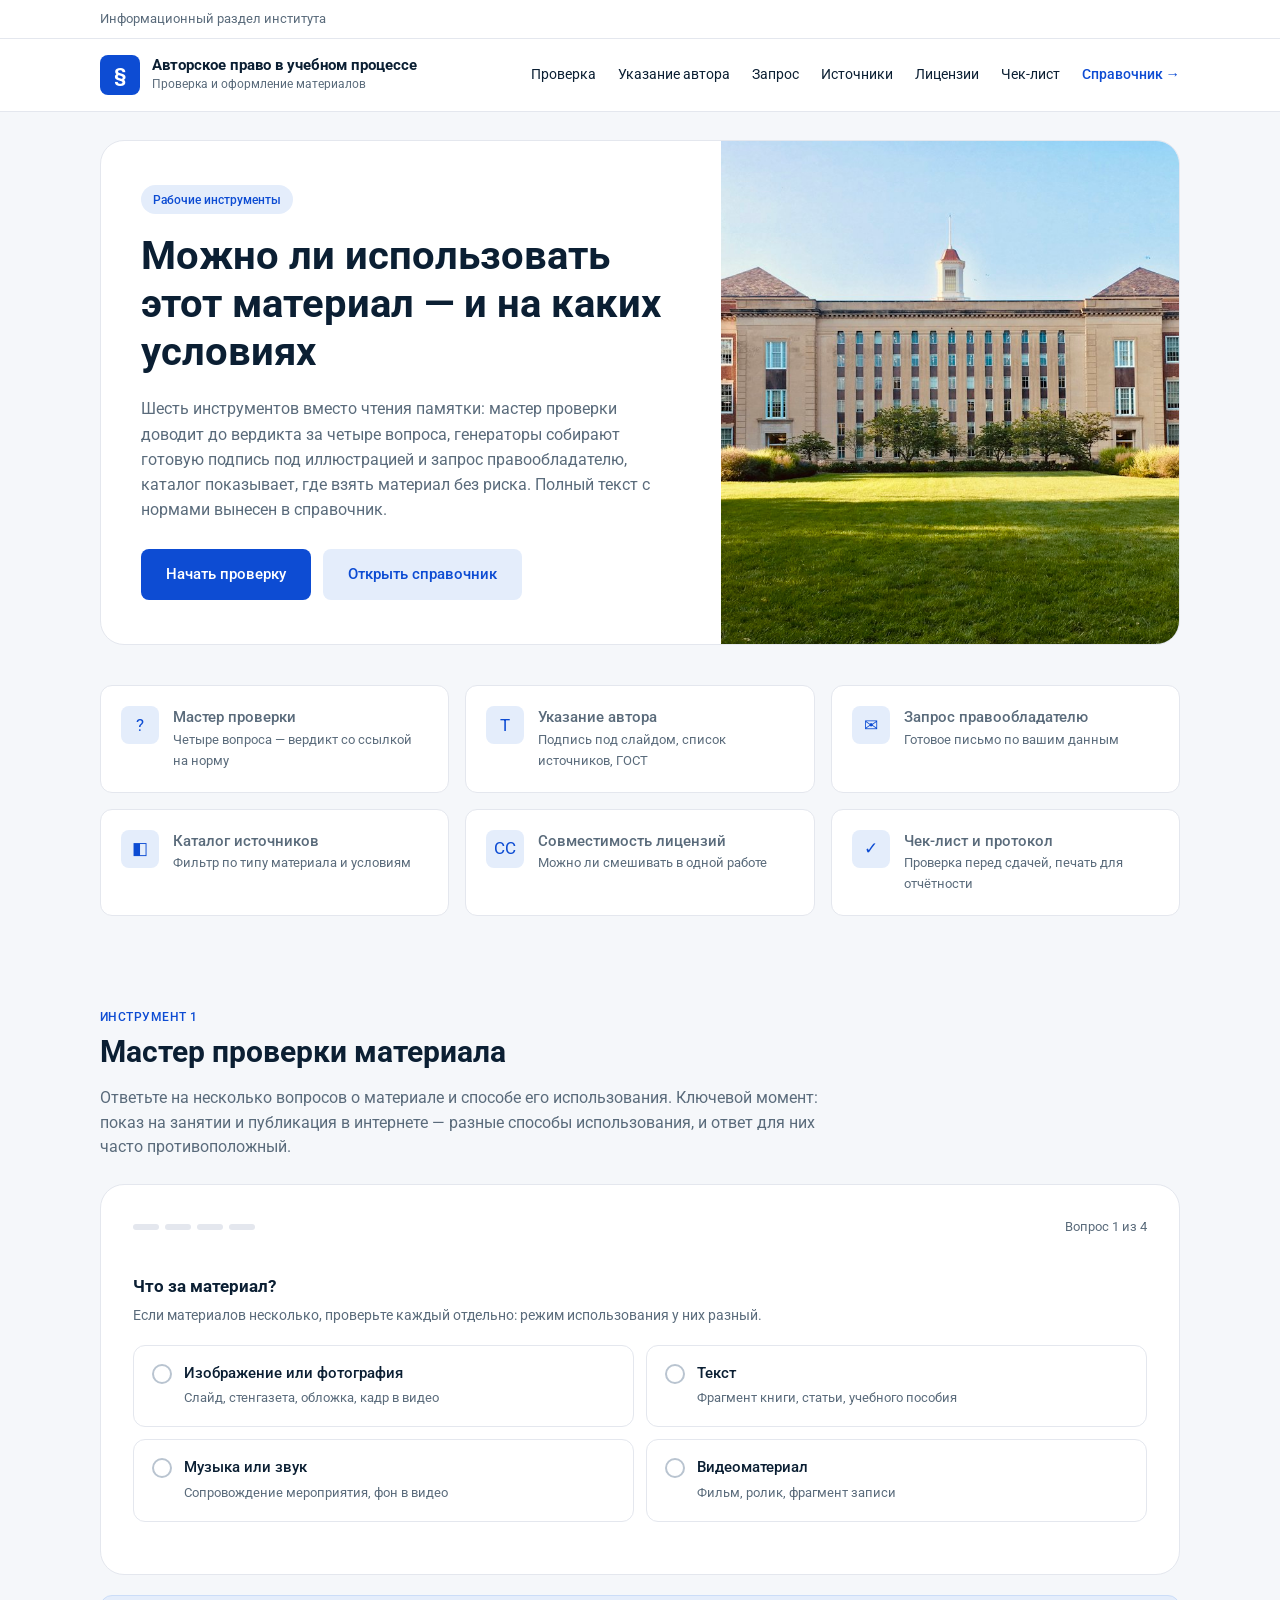
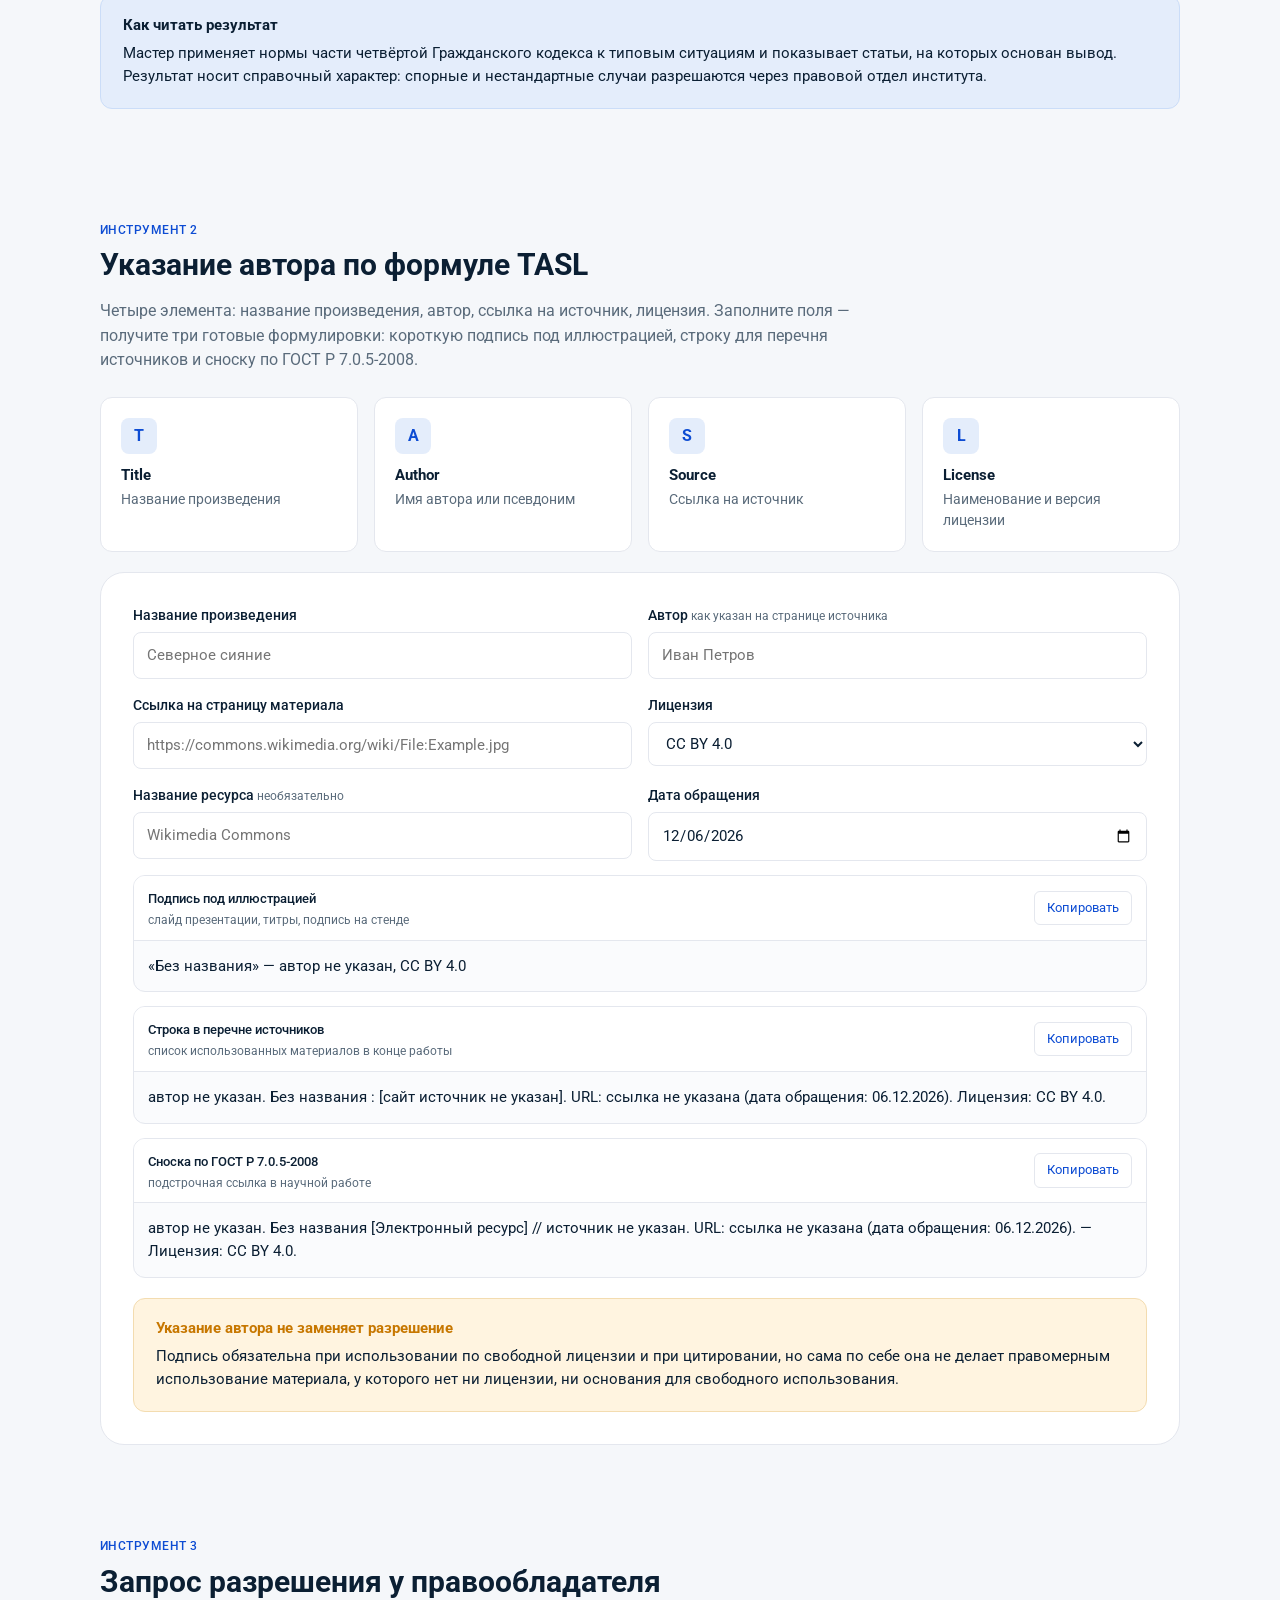
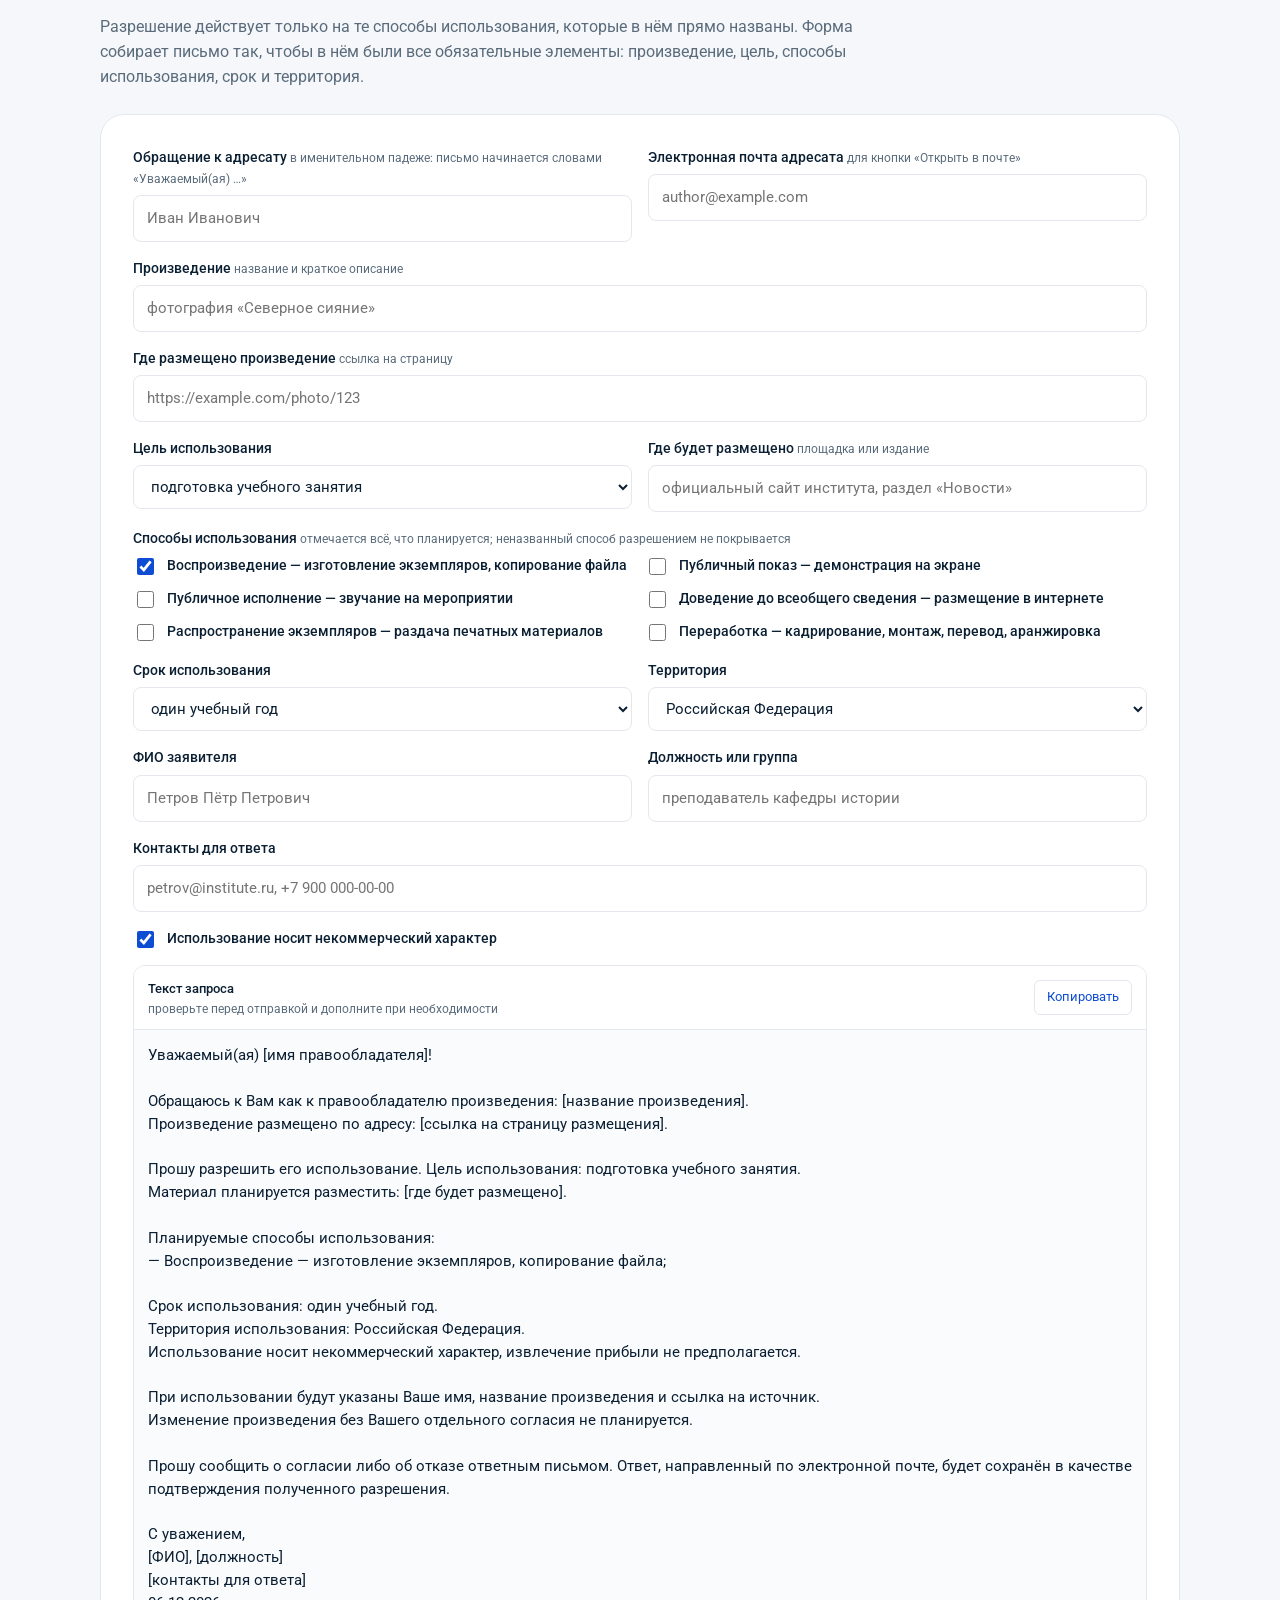
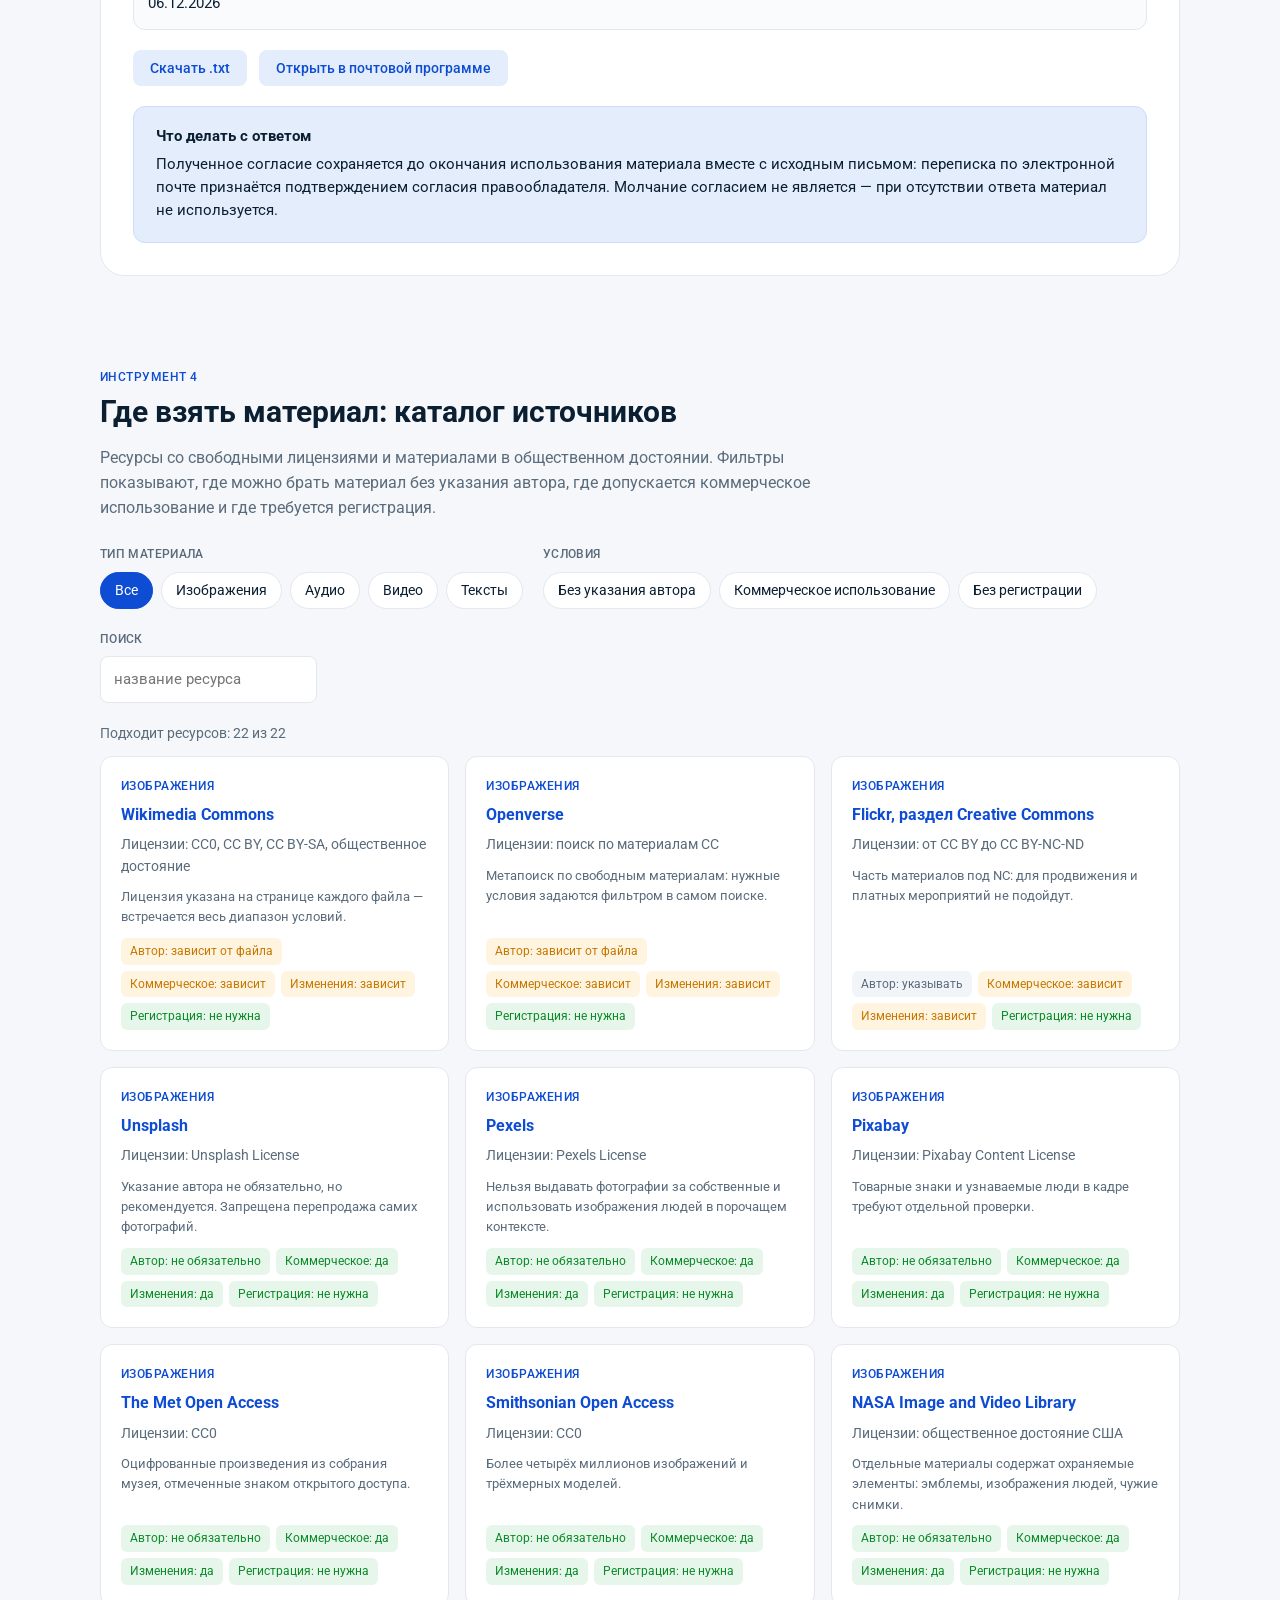
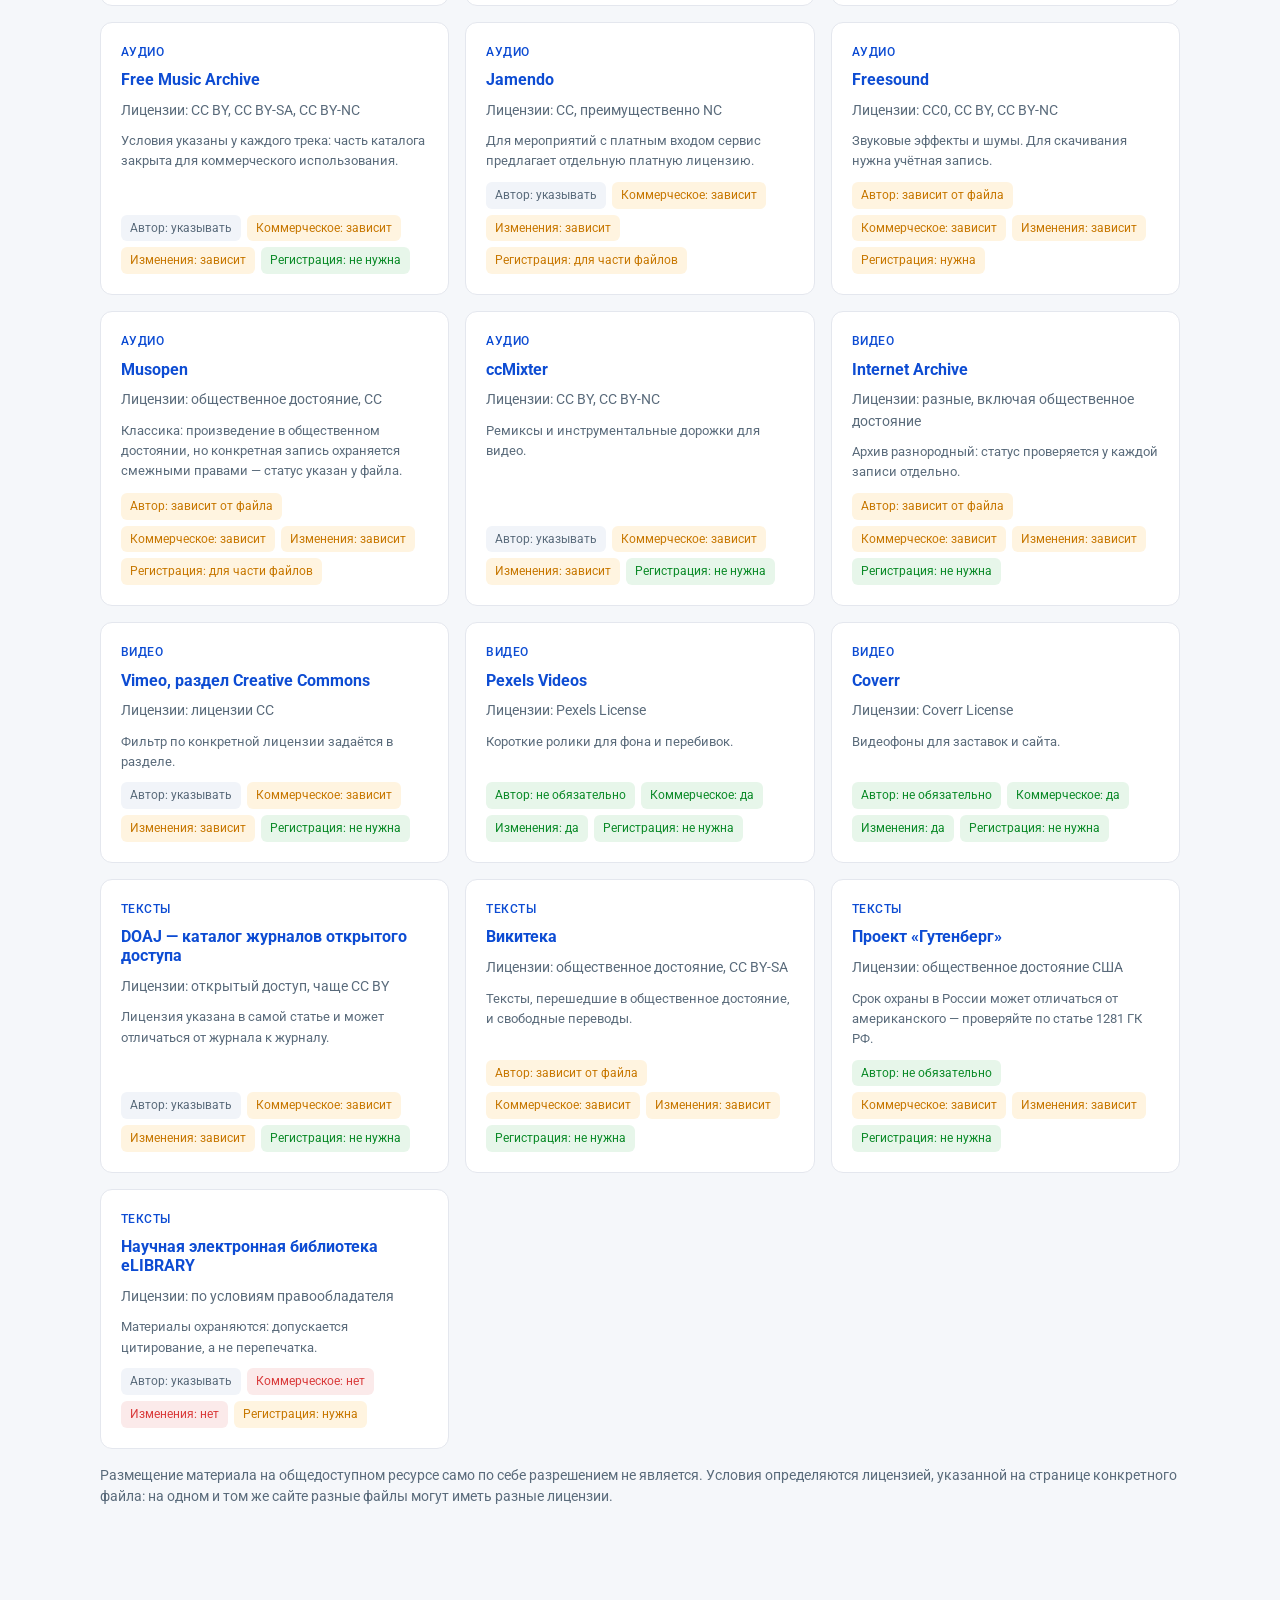
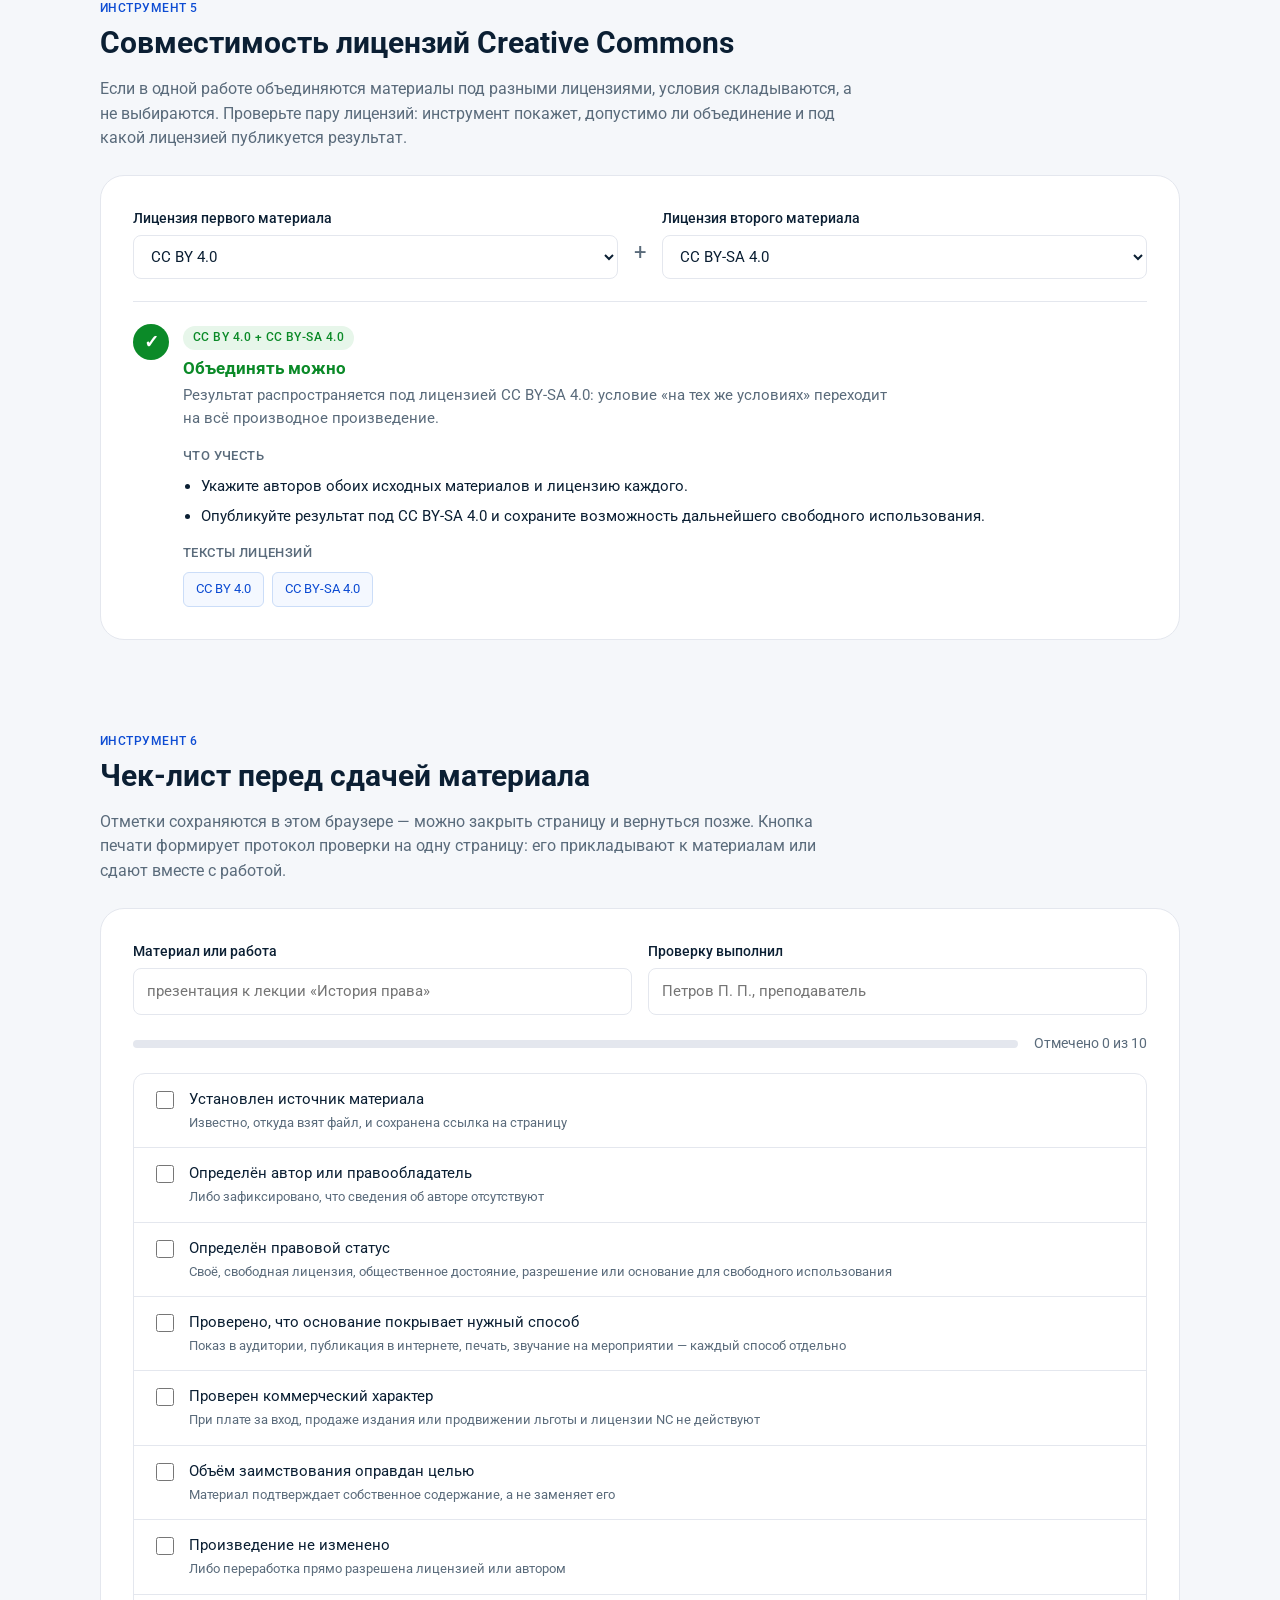
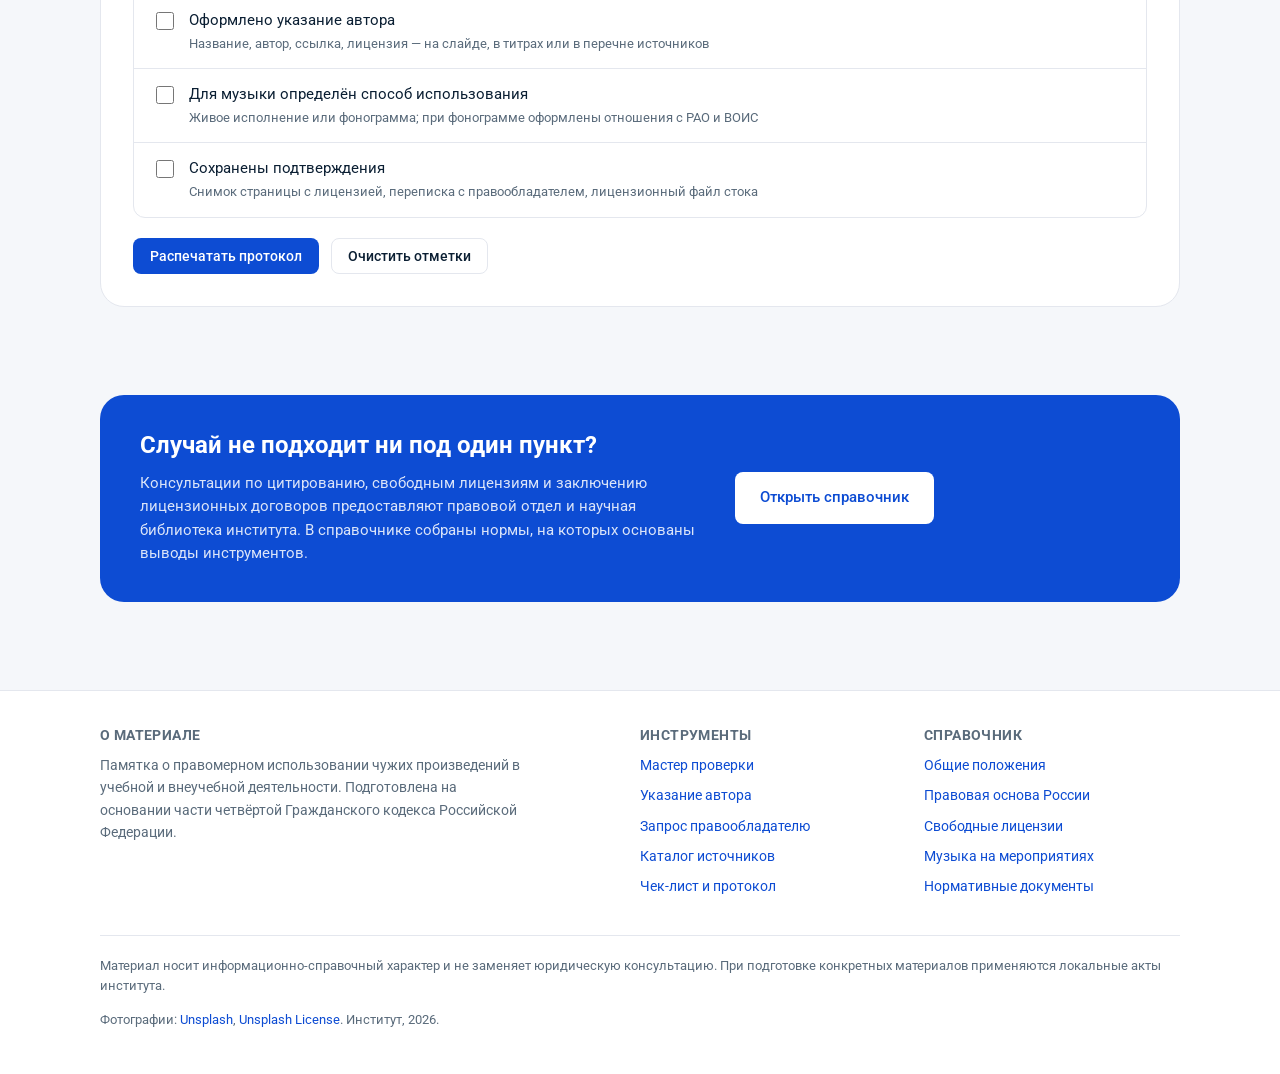
==== commit 18a28833: "Перевести памятку в инструменты: мастер проверки и генераторы Главная страница вместо сплошного текс" ====
--- a/index.html
+++ b/index.html
@@ -3,280 +3,12 @@
 <head>
 <meta charset="UTF-8">
 <meta name="viewport" content="width=device-width, initial-scale=1.0">
-<title>Правомерное использование чужих произведений в учебной деятельности — памятка</title>
-<meta name="description" content="Порядок правомерного использования изображений, музыки, видео и текстов в учебной и внеучебной деятельности института. На основании части четвёртой Гражданского кодекса Российской Федерации.">
+<title>Проверка использования чужих материалов — памятка института</title>
+<meta name="description" content="Инструменты для проверки: можно ли использовать чужое изображение, текст, музыку или видео в учебной деятельности. Мастер проверки, генератор указания автора, запрос правообладателю, каталог источников со свободными лицензиями.">
 <link rel="preconnect" href="https://fonts.googleapis.com">
 <link rel="preconnect" href="https://fonts.gstatic.com" crossorigin>
 <link href="https://fonts.googleapis.com/css2?family=Roboto:wght@400;500;700&display=swap" rel="stylesheet">
-<style>
-  :root{
-    --blue:#0D4CD3;
-    --blue-dark:#0A3CA8;
-    --blue-light:#E4EDFB;
-    --bg:#F5F7FA;
-    --white:#FFFFFF;
-    --text:#0B1F33;
-    --text-2:#5A6B7B;
-    --border:#E4E7EE;
-    --green:#0B8A28;
-    --green-bg:#E7F6EA;
-    --red:#D93A3A;
-    --red-bg:#FBEAEA;
-    --amber:#C77700;
-    --amber-bg:#FFF4E0;
-    --radius:12px;
-    --radius-lg:24px;
-    --font-base:16px;
-  }
-  *{box-sizing:border-box;}
-  html{scroll-behavior:smooth;font-size:var(--font-base);}
-  body{
-    margin:0;
-    background:var(--bg);
-    color:var(--text);
-    font-family:'Roboto', -apple-system, 'Segoe UI', Arial, sans-serif;
-    line-height:1.55;
-    -webkit-font-smoothing:antialiased;
-  }
-  h1,h2,h3,h4{margin:0 0 .5em;font-weight:700;line-height:1.2;}
-  p{margin:0 0 1em;}
-  p:last-child{margin-bottom:0;}
-  a{color:var(--blue);text-decoration:none;}
-  a:hover{text-decoration:underline;}
-  a:focus-visible,button:focus-visible{outline:2px solid var(--blue);outline-offset:2px;border-radius:4px;}
-  img{display:block;max-width:100%;}
-  .wrap{max-width:1120px;margin:0 auto;padding:0 20px;}
-
-  /* ---------- ВЕРХНЯЯ ПАНЕЛЬ ---------- */
-  .topline{background:var(--white);border-bottom:1px solid var(--border);font-size:.82rem;color:var(--text-2);}
-  .topline .wrap{display:flex;align-items:center;gap:16px;height:38px;}
-  .topline a{color:var(--text-2);}
-
-  /* ---------- ШАПКА ---------- */
-  header.site{background:var(--white);border-bottom:1px solid var(--border);position:sticky;top:0;z-index:60;}
-  header.site .wrap{display:flex;align-items:center;justify-content:space-between;gap:24px;min-height:72px;}
-  .logo{display:flex;align-items:center;gap:12px;color:var(--text);}
-  .logo:hover{text-decoration:none;}
-  .logo-mark{
-    width:40px;height:40px;border-radius:8px;background:var(--blue);color:#fff;
-    display:flex;align-items:center;justify-content:center;font-weight:700;font-size:20px;flex-shrink:0;
-  }
-  .logo-text b{display:block;font-size:.95rem;line-height:1.2;}
-  .logo-text span{display:block;font-size:.78rem;color:var(--text-2);}
-  .mainnav{display:flex;gap:24px;font-size:.9rem;}
-  .mainnav a{color:var(--text);}
-  .mainnav a:hover{color:var(--blue);text-decoration:none;}
-  @media(max-width:900px){.mainnav{display:none;}}
-
-  /* ---------- ГЕРОЙ ---------- */
-  .hero{padding:28px 0 8px;}
-  .hero-card{
-    background:var(--white);border-radius:var(--radius-lg);overflow:hidden;
-    display:grid;grid-template-columns:1.15fr .85fr;
-    border:1px solid var(--border);
-  }
-  @media(max-width:900px){.hero-card{grid-template-columns:1fr;}}
-  .hero-body{padding:44px 40px;}
-  @media(max-width:600px){.hero-body{padding:28px 20px;}}
-  .badge{
-    display:inline-block;background:var(--blue-light);color:var(--blue);
-    font-size:.78rem;font-weight:500;padding:5px 12px;border-radius:20px;margin-bottom:18px;
-  }
-  .hero h1{font-size:clamp(1.7rem,3.2vw,2.5rem);max-width:620px;}
-  .hero .lede{color:var(--text-2);font-size:1.02rem;max-width:600px;}
-  .hero-actions{display:flex;flex-wrap:wrap;gap:12px;margin-top:26px;}
-  .btn{
-    display:inline-flex;align-items:center;justify-content:center;gap:8px;
-    padding:13px 24px;border-radius:8px;font-size:.95rem;font-weight:500;
-    border:1px solid transparent;cursor:pointer;font-family:inherit;
-  }
-  .btn-primary{background:var(--blue);color:#fff;}
-  .btn-primary:hover{background:var(--blue-dark);text-decoration:none;}
-  .btn-secondary{background:var(--blue-light);color:var(--blue);}
-  .btn-secondary:hover{background:#D5E3FA;text-decoration:none;}
-  .hero-media{position:relative;min-height:300px;background:var(--blue-light);}
-  .hero-media img{width:100%;height:100%;object-fit:cover;position:absolute;inset:0;}
-
-  /* ---------- СЕКЦИИ ---------- */
-  section{padding:44px 0;}
-  .sec-head{margin-bottom:24px;}
-  .sec-num{
-    display:inline-block;font-size:.78rem;font-weight:500;color:var(--blue);
-    letter-spacing:.04em;text-transform:uppercase;margin-bottom:8px;
-  }
-  .sec-head h2{font-size:clamp(1.4rem,2.4vw,1.9rem);}
-  .sec-head p{color:var(--text-2);max-width:760px;margin:0;}
-
-  .card{background:var(--white);border:1px solid var(--border);border-radius:var(--radius);padding:24px;}
-  .grid-3{display:grid;grid-template-columns:repeat(3,1fr);gap:16px;}
-  .grid-2{display:grid;grid-template-columns:repeat(2,1fr);gap:16px;}
-  @media(max-width:860px){.grid-3{grid-template-columns:1fr;}.grid-2{grid-template-columns:1fr;}}
-
-  /* карточка нормы */
-  .law-card h3{font-size:1rem;margin-bottom:6px;}
-  .law-card .art{font-size:.8rem;color:var(--blue);font-weight:500;display:block;margin-bottom:10px;}
-  .law-card p{font-size:.92rem;color:var(--text-2);}
-  .law-card .more{font-size:.86rem;display:inline-block;margin-top:12px;}
-
-  /* блок с иллюстрацией */
-  .media-row{display:grid;grid-template-columns:1fr 1fr;gap:24px;align-items:center;}
-  @media(max-width:860px){.media-row{grid-template-columns:1fr;}}
-  .media-row figure{margin:0;}
-  .media-row img{width:100%;height:320px;object-fit:cover;border-radius:var(--radius);}
-  .media-row figcaption{font-size:.75rem;color:#8A98A6;margin-top:8px;}
-
-  /* уведомления */
-  .notice{border-radius:var(--radius);padding:20px 22px;margin:20px 0;font-size:.93rem;border:1px solid transparent;}
-  .notice h4{font-size:.95rem;margin-bottom:8px;}
-  .notice.info{background:var(--blue-light);border-color:#CBDDF8;}
-  .notice.warn{background:var(--amber-bg);border-color:#F3DCB0;}
-  .notice.warn h4{color:var(--amber);}
-  .notice.alert{background:var(--red-bg);border-color:#F1CFCF;}
-  .notice.alert h4{color:var(--red);}
-  .notice p{color:var(--text);}
-
-  /* ---------- СЕРВИС ПРОВЕРКИ ---------- */
-  .service{background:var(--white);border:1px solid var(--border);border-radius:var(--radius-lg);padding:32px;}
-  @media(max-width:600px){.service{padding:22px 18px;}}
-  .service-q{font-weight:700;font-size:1.05rem;margin-bottom:16px;}
-  .opts{display:grid;grid-template-columns:repeat(2,1fr);gap:12px;}
-  @media(max-width:700px){.opts{grid-template-columns:1fr;}}
-  .opt{
-    display:flex;align-items:flex-start;gap:12px;padding:16px 18px;
-    border:1px solid var(--border);border-radius:var(--radius);background:var(--white);
-    cursor:pointer;text-align:left;font:inherit;color:var(--text);
-  }
-  .opt:hover{border-color:var(--blue);}
-  .opt.active{border-color:var(--blue);background:#F4F8FF;box-shadow:inset 0 0 0 1px var(--blue);}
-  .opt-radio{
-    width:20px;height:20px;border:2px solid #B9C4D0;border-radius:50%;flex-shrink:0;margin-top:2px;
-    position:relative;
-  }
-  .opt.active .opt-radio{border-color:var(--blue);}
-  .opt.active .opt-radio::after{
-    content:"";position:absolute;inset:3px;border-radius:50%;background:var(--blue);
-  }
-  .opt-text b{display:block;font-weight:500;font-size:.95rem;}
-  .opt-text span{font-size:.82rem;color:var(--text-2);}
-  .result{margin-top:24px;padding-top:24px;border-top:1px solid var(--border);min-height:120px;}
-  .result-empty{color:var(--text-2);font-size:.92rem;}
-  .verdict{display:flex;gap:14px;align-items:flex-start;}
-  .verdict-icon{
-    width:36px;height:36px;border-radius:50%;flex-shrink:0;
-    display:flex;align-items:center;justify-content:center;font-size:18px;color:#fff;font-weight:700;
-  }
-  .verdict.ok .verdict-icon{background:var(--green);}
-  .verdict.no .verdict-icon{background:var(--red);}
-  .verdict h4{font-size:1.05rem;margin-bottom:6px;}
-  .verdict.ok h4{color:var(--green);}
-  .verdict.no h4{color:var(--red);}
-  .verdict p{font-size:.93rem;color:var(--text-2);max-width:640px;}
-  .verdict .ref{font-size:.85rem;margin-top:8px;display:block;}
-
-  /* ---------- ТАБЛИЦЫ ---------- */
-  .table-wrap{overflow-x:auto;background:var(--white);border:1px solid var(--border);border-radius:var(--radius);}
-  table{width:100%;border-collapse:collapse;min-width:620px;}
-  th{
-    text-align:left;font-size:.8rem;font-weight:500;color:var(--text-2);text-transform:uppercase;
-    letter-spacing:.03em;padding:14px 20px;background:#FAFBFD;border-bottom:1px solid var(--border);
-  }
-  td{padding:16px 20px;border-bottom:1px solid var(--border);font-size:.92rem;vertical-align:top;}
-  tr:last-child td{border-bottom:none;}
-  td.dim{color:var(--text-2);}
-  td.term{font-weight:500;width:210px;}
-  .lic{font-weight:500;white-space:nowrap;}
-
-  /* ---------- TASL ---------- */
-  .tasl{display:grid;grid-template-columns:repeat(4,1fr);gap:16px;margin-top:20px;}
-  @media(max-width:760px){.tasl{grid-template-columns:1fr 1fr;}}
-  .tasl-item{background:var(--white);border:1px solid var(--border);border-radius:var(--radius);padding:20px;}
-  .tasl-letter{
-    width:36px;height:36px;border-radius:8px;background:var(--blue-light);color:var(--blue);
-    display:flex;align-items:center;justify-content:center;font-weight:700;margin-bottom:12px;
-  }
-  .tasl-item h4{font-size:.95rem;margin-bottom:4px;}
-  .tasl-item p{font-size:.85rem;color:var(--text-2);}
-  .sample{
-    margin-top:16px;background:var(--white);border:1px dashed #C3CEDA;border-radius:var(--radius);
-    padding:18px 20px;font-size:.92rem;
-  }
-  .sample .lbl{font-size:.78rem;color:var(--text-2);display:block;margin-bottom:6px;}
-
-  /* ---------- РЕСУРСЫ ---------- */
-  .res-grid{display:grid;grid-template-columns:repeat(4,1fr);gap:16px;}
-  @media(max-width:900px){.res-grid{grid-template-columns:repeat(2,1fr);}}
-  @media(max-width:560px){.res-grid{grid-template-columns:1fr;}}
-  .res-col h4{font-size:.95rem;margin-bottom:12px;}
-  .res-col ul{list-style:none;margin:0;padding:0;}
-  .res-col li{padding:9px 0;border-bottom:1px solid var(--border);font-size:.9rem;}
-  .res-col li:last-child{border-bottom:none;}
-  .res-col li a{display:flex;justify-content:space-between;gap:10px;align-items:center;}
-  .res-col li a::after{content:"→";color:#9AA7B4;font-size:.85rem;}
-  .res-col li a:hover::after{color:var(--blue);}
-  .res-note{font-size:.78rem;color:var(--text-2);margin-top:10px;}
-
-  /* ---------- ПОРЯДОК ДЕЙСТВИЙ ---------- */
-  .steps{background:var(--white);border:1px solid var(--border);border-radius:var(--radius);overflow:hidden;}
-  .step-item + .step-item{border-top:1px solid var(--border);}
-  .step-head{
-    display:flex;align-items:center;justify-content:space-between;gap:16px;
-    padding:20px 24px;cursor:pointer;background:none;border:none;width:100%;font:inherit;
-    color:var(--text);text-align:left;
-  }
-  .step-head:hover{background:#FAFBFD;}
-  .step-head h3{font-size:1rem;margin:0;display:flex;align-items:center;gap:14px;}
-  .step-badge{
-    width:28px;height:28px;border-radius:6px;background:var(--blue-light);color:var(--blue);
-    display:inline-flex;align-items:center;justify-content:center;font-size:.85rem;flex-shrink:0;
-  }
-  .chevron{color:var(--blue);font-size:.9rem;transition:transform .25s;flex-shrink:0;}
-  .step-item.open .chevron{transform:rotate(180deg);}
-  .step-body{max-height:0;overflow:hidden;transition:max-height .3s ease;}
-  .step-item.open .step-body{max-height:800px;}
-  .step-body-in{padding:0 24px 24px 66px;color:var(--text-2);font-size:.93rem;}
-  @media(max-width:600px){.step-body-in{padding-left:24px;}}
-  .step-body-in ol{margin:0;padding-left:20px;}
-  .step-body-in li{margin-bottom:10px;}
-  .step-body-in li:last-child{margin-bottom:0;}
-
-  /* ---------- ОТВЕТСТВЕННОСТЬ ---------- */
-  .liab{display:grid;grid-template-columns:1fr 1fr;gap:16px;}
-  @media(max-width:760px){.liab{grid-template-columns:1fr;}}
-  .liab-card{background:var(--white);border:1px solid var(--border);border-radius:var(--radius);padding:26px;}
-  .liab-num{font-size:1.7rem;font-weight:700;color:var(--text);margin-bottom:8px;}
-  .liab-card p{font-size:.92rem;color:var(--text-2);}
-
-  /* ---------- НОРМАТИВНЫЕ ДОКУМЕНТЫ ---------- */
-  .docs{background:var(--white);border:1px solid var(--border);border-radius:var(--radius);}
-  .doc-row{display:flex;gap:16px;align-items:flex-start;padding:18px 24px;border-bottom:1px solid var(--border);}
-  .doc-row:last-child{border-bottom:none;}
-  .doc-ico{
-    width:34px;height:34px;border-radius:6px;background:var(--blue-light);color:var(--blue);
-    display:flex;align-items:center;justify-content:center;font-size:15px;flex-shrink:0;
-  }
-  .doc-row b{display:block;font-weight:500;font-size:.95rem;}
-  .doc-row span{font-size:.85rem;color:var(--text-2);}
-
-  /* ---------- КУДА ОБРАТИТЬСЯ ---------- */
-  .contact{
-    background:var(--blue);color:#fff;border-radius:var(--radius-lg);padding:36px 40px;
-    display:grid;grid-template-columns:1.4fr 1fr;gap:28px;align-items:center;
-  }
-  @media(max-width:760px){.contact{grid-template-columns:1fr;padding:28px 22px;}}
-  .contact h2{color:#fff;font-size:1.5rem;}
-  .contact p{color:rgba(255,255,255,.85);font-size:.95rem;margin:0;}
-  .contact .btn-white{background:#fff;color:var(--blue);}
-  .contact .btn-white:hover{background:#EAF0FE;}
-
-  /* ---------- ПОДВАЛ ---------- */
-  footer{background:var(--white);border-top:1px solid var(--border);padding:36px 0 44px;margin-top:44px;}
-  .foot-grid{display:grid;grid-template-columns:2fr 1fr 1fr;gap:28px;}
-  @media(max-width:760px){.foot-grid{grid-template-columns:1fr;}}
-  footer h4{font-size:.85rem;color:var(--text-2);text-transform:uppercase;letter-spacing:.03em;margin-bottom:12px;}
-  footer ul{list-style:none;margin:0;padding:0;font-size:.9rem;}
-  footer li{margin-bottom:8px;}
-  .disclaimer{font-size:.82rem;color:var(--text-2);border-top:1px solid var(--border);margin-top:28px;padding-top:20px;}
-</style>
+<link rel="stylesheet" href="assets/styles.css">
 </head>
 <body>
 
@@ -292,17 +24,17 @@
       <span class="logo-mark">§</span>
       <span class="logo-text">
         <b>Авторское право в учебном процессе</b>
-        <span>Памятка для обучающихся и работников</span>
+        <span>Проверка и оформление материалов</span>
       </span>
     </a>
     <nav class="mainnav">
-      <a href="#primer">Пример разбора</a>
-      <a href="#ponyatiya">Общие положения</a>
-      <a href="#osnovy">Право России</a>
-      <a href="#cc">Лицензии</a>
-      <a href="#muzyka">Музыка</a>
-      <a href="#poryadok">Порядок действий</a>
-      <a href="#dokumenty">Документы</a>
+      <a href="#master">Проверка</a>
+      <a href="#atribuciya">Указание автора</a>
+      <a href="#zapros">Запрос</a>
+      <a href="#istochniki">Источники</a>
+      <a href="#licenzii">Лицензии</a>
+      <a href="#checklist">Чек-лист</a>
+      <a href="spravochnik.html" class="nav-cta">Справочник →</a>
     </nav>
   </div>
 </header>
@@ -311,632 +43,306 @@
   <div class="wrap">
     <div class="hero-card">
       <div class="hero-body">
-        <span class="badge">Памятка</span>
-        <h1>Использование чужих изображений, музыки и текстов в учебной деятельности</h1>
-        <p class="lede">Порядок правомерного использования чужих произведений при подготовке презентаций, учебных фильмов, отчётов и мероприятий института. Подготовлено на основании части четвёртой Гражданского кодекса Российской Федерации.</p>
+        <span class="badge">Рабочие инструменты</span>
+        <h1>Можно ли использовать этот материал — и на каких условиях</h1>
+        <p class="lede">Шесть инструментов вместо чтения памятки: мастер проверки доводит до вердикта за четыре вопроса, генераторы собирают готовую подпись под иллюстрацией и запрос правообладателю, каталог показывает, где взять материал без риска. Полный текст с нормами вынесен в справочник.</p>
         <div class="hero-actions">
-          <a href="#ponyatiya" class="btn btn-primary">Перейти к материалу</a>
-          <a href="#dokumenty" class="btn btn-secondary">Нормативные документы</a>
+          <a href="#master" class="btn btn-primary">Начать проверку</a>
+          <a href="spravochnik.html" class="btn btn-secondary">Открыть справочник</a>
         </div>
       </div>
       <div class="hero-media">
-        <img src="images/campus-building.jpg" width="1200" height="786" loading="lazy" alt="Здание учебного корпуса">
+        <img src="images/campus-building.jpg" width="1200" height="786" alt="Здание учебного корпуса">
       </div>
     </div>
   </div>
 </div>
 
-<section id="primer">
-  <div class="wrap">
-    <div class="sec-head">
-      <span class="sec-num">Наглядный пример</span>
-      <h2>Как различается режим использования разных материалов</h2>
-      <p>Разбор четырёх типовых случаев. Выберите вид материала, чтобы увидеть применимое основание и условия использования. Пример носит иллюстративный характер, перед использованием материала выполняется проверка по разделу 6.</p>
-    </div>
-
-    <div class="service">
-      <div class="service-q">Какой материал требуется использовать?</div>
-      <div class="opts" id="opts">
-        <button class="opt" type="button" data-type="image">
-          <span class="opt-radio"></span>
-          <span class="opt-text"><b>Изображение или фотография</b><span>Слайд презентации, стенгазета, кадр в видео</span></span>
-        </button>
-        <button class="opt" type="button" data-type="text">
-          <span class="opt-radio"></span>
-          <span class="opt-text"><b>Фрагмент текста</b><span>Цитата из книги, статьи, учебного пособия</span></span>
-        </button>
-        <button class="opt" type="button" data-type="music-live">
-          <span class="opt-radio"></span>
-          <span class="opt-text"><b>Живое исполнение произведения</b><span>Выступление студента или работника на сцене</span></span>
-        </button>
-        <button class="opt" type="button" data-type="music-rec">
-          <span class="opt-radio"></span>
-          <span class="opt-text"><b>Воспроизведение фонограммы</b><span>Включение записи через звуковую аппаратуру</span></span>
-        </button>
-      </div>
-      <div class="result" id="result">
-        <p class="result-empty">Результат отображается после выбора вида материала.</p>
-      </div>
-    </div>
-  </div>
-</section>
-
-<section id="ponyatiya">
-  <div class="wrap">
-    <div class="sec-head">
-      <span class="sec-num">Раздел 1</span>
-      <h2>Общие положения авторского права</h2>
-      <p>Авторское право построено на системе международных договоров, к которым присоединилось большинство государств. Российское законодательство воспроизводит эти принципы, поэтому изложенные ниже положения применяются независимо от страны происхождения произведения.</p>
-    </div>
-
-    <div class="grid-3">
-      <div class="card law-card">
-        <span class="art">Принцип 1</span>
-        <h3>Автоматическая охрана</h3>
-        <p>Права на произведение возникают в момент его создания в объективной форме. Регистрация, депонирование, знак охраны © и иные формальности для возникновения охраны не требуются (пункт 2 статьи 5 Бернской конвенции).</p>
-      </div>
-      <div class="card law-card">
-        <span class="art">Принцип 2</span>
-        <h3>Национальный режим</h3>
-        <p>Произведениям авторов из других государств-участников предоставляется такая же охрана, как произведениям собственных граждан. Иностранное происхождение материала не означает отсутствия охраны.</p>
-      </div>
-      <div class="card law-card">
-        <span class="art">Принцип 3</span>
-        <h3>Территориальность</h3>
-        <p>Объём охраны и способы защиты определяются законодательством государства, в котором испрашивается защита. Использование материала на территории России оценивается по нормам российского права.</p>
-      </div>
-      <div class="card law-card">
-        <span class="art">Принцип 4</span>
-        <h3>Разделение прав</h3>
-        <p>Личные неимущественные права (авторство, имя, неприкосновенность произведения) неотчуждаемы и охраняются бессрочно. Имущественное исключительное право передаётся по договору и ограничено сроком действия.</p>
-      </div>
-      <div class="card law-card">
-        <span class="art">Принцип 5</span>
-        <h3>Срок охраны</h3>
-        <p>Бернская конвенция устанавливает минимальный срок: жизнь автора и 50 лет после его смерти. Государства вправе устанавливать больший срок. В России, странах Европейского союза и США применяется срок 70 лет.</p>
-      </div>
-      <div class="card law-card">
-        <span class="art">Принцип 6</span>
-        <h3>Ограничения и исключения</h3>
-        <p>Свободное использование допускается по трёхступенчатому тесту: в особых случаях, без нанесения ущерба нормальному использованию произведения и без ущемления законных интересов автора (пункт 2 статьи 9 Бернской конвенции, статья 13 Соглашения ТРИПС).</p>
-      </div>
-    </div>
-
-    <div class="media-row" style="margin-top:32px">
-      <div>
-        <h3>Свободное использование и доктрина fair use</h3>
-        <p style="color:var(--text-2);font-size:.95rem">В странах общего права применяется доктрина добросовестного использования (fair use, fair dealing). Она носит открытый характер: суд оценивает цель использования, характер произведения, объём заимствования и влияние на рынок оригинала. Универсального перечня разрешённых случаев эта доктрина не содержит.</p>
-        <p style="color:var(--text-2);font-size:.95rem">В России и других странах континентальной системы права действует закрытый перечень случаев свободного использования, установленный законом. Ссылка на fair use, заимствованная из англоязычных источников или условий зарубежного сайта, основанием для использования произведения на территории России не является.</p>
-        <p style="color:var(--text-2);font-size:.95rem"><a href="https://www.copyright.gov/fair-use/" target="_blank" rel="noopener">Разъяснение Бюро авторского права США о fair use</a></p>
-      </div>
-      <figure>
-        <img src="images/library-shelves.jpg" width="1000" height="924" loading="lazy" alt="Книжные стеллажи библиотеки">
-        <figcaption>Фотография: Unsplash</figcaption>
-      </figure>
-    </div>
-
-    <h3 style="margin-top:36px">Международные договоры</h3>
-    <p style="color:var(--text-2);max-width:760px">Россия участвует во всех перечисленных договорах, их положения имеют приоритет перед нормами национального законодательства.</p>
-    <div class="docs" style="margin-top:16px">
-      <div class="doc-row">
-        <span class="doc-ico">⚖</span>
-        <div>
-          <b><a href="https://www.wipo.int/treaties/ru/ip/berne/" target="_blank" rel="noopener">Бернская конвенция по охране литературных и художественных произведений, 1886</a></b>
-          <span>Базовый договор: автоматическая охрана, национальный режим, минимальные сроки. <a href="https://www.consultant.ru/document/cons_doc_LAW_5112/" target="_blank" rel="noopener">Текст на русском языке</a></span>
-        </div>
-      </div>
-      <div class="doc-row">
-        <span class="doc-ico">⚖</span>
-        <div>
-          <b><a href="https://www.wipo.int/treaties/ru/ip/rome/" target="_blank" rel="noopener">Римская конвенция об охране прав исполнителей и производителей фонограмм, 1961</a></b>
-          <span>Смежные права исполнителей, производителей фонограмм и вещательных организаций</span>
-        </div>
-      </div>
-      <div class="doc-row">
-        <span class="doc-ico">⚖</span>
-        <div>
-          <b><a href="https://www.wipo.int/treaties/ru/ip/wct/" target="_blank" rel="noopener">Договор ВОИС по авторскому праву, 1996</a></b>
-          <span>Охрана произведений в цифровой среде, право на доведение до всеобщего сведения</span>
-        </div>
-      </div>
-      <div class="doc-row">
-        <span class="doc-ico">⚖</span>
-        <div>
-          <b><a href="https://www.wipo.int/treaties/ru/ip/wppt/" target="_blank" rel="noopener">Договор ВОИС по исполнениям и фонограммам, 1996</a></b>
-          <span>Права исполнителей и производителей фонограмм при использовании в сети</span>
-        </div>
-      </div>
-      <div class="doc-row">
-        <span class="doc-ico">⚖</span>
-        <div>
-          <b><a href="https://www.wto.org/english/tratop_e/trips_e/trips_e.htm" target="_blank" rel="noopener">Соглашение ТРИПС, 1994</a></b>
-          <span>Минимальные стандарты охраны и требования к мерам защиты прав</span>
-        </div>
-      </div>
-      <div class="doc-row">
-        <span class="doc-ico">⌂</span>
-        <div>
-          <b><a href="https://www.wipo.int/ru/web/copyright" target="_blank" rel="noopener">Всемирная организация интеллектуальной собственности</a></b>
-          <span>Материалы и разъяснения по авторскому праву на русском языке</span>
-        </div>
-      </div>
-    </div>
-  </div>
-</section>
-
-<section id="osnovy">
-  <div class="wrap">
-    <div class="sec-head">
-      <span class="sec-num">Раздел 2</span>
-      <h2>Правовая основа в Российской Федерации</h2>
-      <p>Отношения по использованию произведений регулируются частью четвёртой Гражданского кодекса Российской Федерации. В учебной деятельности применяются следующие нормы.</p>
-    </div>
-
-    <div class="grid-3">
-      <div class="card law-card">
-        <span class="art">Статья 1274 ГК РФ</span>
-        <h3>Свободное использование произведения</h3>
-        <p>Допускает цитирование в научных, полемических, критических, информационных и учебных целях в объёме, оправданном целью цитирования, с обязательным указанием имени автора и источника заимствования.</p>
-        <a class="more" href="https://www.zakonrf.info/gk/1274/" target="_blank" rel="noopener">Текст статьи →</a>
-      </div>
-      <div class="card law-card">
-        <span class="art">Статья 1276 ГК РФ</span>
-        <h3>Произведения в общедоступных местах</h3>
-        <p>Допускает использование изображений произведений архитектуры, изобразительного искусства и фотографии, постоянно находящихся в месте, открытом для свободного посещения, если такое изображение не является основным объектом использования.</p>
-        <a class="more" href="https://www.zakonrf.info/gk/1276/" target="_blank" rel="noopener">Текст статьи →</a>
-      </div>
-      <div class="card law-card">
-        <span class="art">Статья 1281 ГК РФ</span>
-        <h3>Срок охраны произведения</h3>
-        <p>Исключительное право действует в течение всей жизни автора и семидесяти лет, считая с 1 января года, следующего за годом смерти автора. По истечении срока произведение переходит в общественное достояние.</p>
-        <a class="more" href="https://www.zakonrf.info/gk/1281/" target="_blank" rel="noopener">Текст статьи →</a>
-      </div>
+<section style="padding-top:32px">
+  <div class="wrap">
+    <div class="tool-nav">
+      <a href="#master">
+        <span class="tn-ico">?</span>
+        <span><b>Мастер проверки</b><span>Четыре вопроса — вердикт со ссылкой на норму</span></span>
+      </a>
+      <a href="#atribuciya">
+        <span class="tn-ico">T</span>
+        <span><b>Указание автора</b><span>Подпись под слайдом, список источников, ГОСТ</span></span>
+      </a>
+      <a href="#zapros">
+        <span class="tn-ico">✉</span>
+        <span><b>Запрос правообладателю</b><span>Готовое письмо по вашим данным</span></span>
+      </a>
+      <a href="#istochniki">
+        <span class="tn-ico">◧</span>
+        <span><b>Каталог источников</b><span>Фильтр по типу материала и условиям</span></span>
+      </a>
+      <a href="#licenzii">
+        <span class="tn-ico">CC</span>
+        <span><b>Совместимость лицензий</b><span>Можно ли смешивать в одной работе</span></span>
+      </a>
+      <a href="#checklist">
+        <span class="tn-ico">✓</span>
+        <span><b>Чек-лист и протокол</b><span>Проверка перед сдачей, печать для отчётности</span></span>
+      </a>
+    </div>
+  </div>
+</section>
+
+<!-- ============ МАСТЕР ПРОВЕРКИ ============ -->
+<section id="master">
+  <div class="wrap">
+    <div class="sec-head">
+      <span class="sec-num">Инструмент 1</span>
+      <h2>Мастер проверки материала</h2>
+      <p>Ответьте на несколько вопросов о материале и способе его использования. Ключевой момент: показ на занятии и публикация в интернете — разные способы использования, и ответ для них часто противоположный.</p>
+    </div>
+
+    <div class="tool" id="wizard">
+      <div class="wz-top">
+        <div class="wz-progress" id="wzProgress" aria-hidden="true"></div>
+        <div class="wz-count" id="wzCount"></div>
+      </div>
+      <div class="wz-crumbs" id="wzCrumbs"></div>
+      <div id="wzStep"></div>
+      <div class="wz-actions" id="wzActions"></div>
+      <div class="result" id="wzResult" hidden></div>
     </div>
 
     <div class="notice info">
-      <h4>Условия правомерного цитирования</h4>
-      <p>Заимствованный материал не должен подменять собой собственное содержание работы, объём заимствования ограничивается целью цитирования, использование не преследует извлечение прибыли. Изменение произведения без согласия автора, в том числе обрезка, наложение текста и изменение цвета, нарушает право на неприкосновенность произведения (<a href="https://www.zakonrf.info/gk/1266/" target="_blank" rel="noopener">статья 1266 ГК РФ</a>).</p>
-    </div>
-
-    <div class="media-row" style="margin-top:32px">
-      <figure>
-        <img src="images/themis-statue.jpg" width="1000" height="667" loading="lazy" alt="Скульптура Фемиды с весами">
-        <figcaption>Фотография: Unsplash</figcaption>
-      </figure>
-      <div>
-        <h3>Что относится к объектам авторского права</h3>
-        <p style="color:var(--text-2);font-size:.95rem">Охраняются произведения науки, литературы и искусства независимо от их достоинств и назначения: тексты, фотографии, иллюстрации, музыкальные и аудиовизуальные произведения, программы для ЭВМ (<a href="https://www.zakonrf.info/gk/1259/" target="_blank" rel="noopener">статья 1259 ГК РФ</a>). Права возникают с момента создания произведения, регистрация не требуется, отсутствие знака охраны не означает отсутствия прав.</p>
-        <p style="color:var(--text-2);font-size:.95rem">Не охраняются идеи, методы, факты, официальные документы, государственные символы и произведения народного творчества, не имеющие конкретных авторов.</p>
-      </div>
-    </div>
-
-    <h3 style="margin-top:36px">Основные понятия</h3>
-    <p style="color:var(--text-2);max-width:760px">Термины приведены в значении, установленном частью четвёртой Гражданского кодекса Российской Федерации.</p>
-    <div class="table-wrap" style="margin-top:16px">
-      <table>
-        <thead>
-          <tr><th>Понятие</th><th>Содержание</th><th>Норма</th></tr>
-        </thead>
-        <tbody>
-          <tr>
-            <td class="term">Произведение</td>
-            <td>Результат творческого труда, выраженный в объективной форме. Охраняется независимо от достоинств, назначения и способа выражения</td>
-            <td class="dim"><a href="https://www.zakonrf.info/gk/1259/" target="_blank" rel="noopener">ст. 1259</a></td>
-          </tr>
-          <tr>
-            <td class="term">Автор</td>
-            <td>Гражданин, творческим трудом которого создано произведение. Лицо, указанное на экземпляре, считается автором, пока не доказано иное</td>
-            <td class="dim"><a href="https://www.zakonrf.info/gk/1257/" target="_blank" rel="noopener">ст. 1257</a></td>
-          </tr>
-          <tr>
-            <td class="term">Правообладатель</td>
-            <td>Лицо, обладающее исключительным правом. Может не совпадать с автором: право переходит по договору, в порядке наследования, по трудовым отношениям</td>
-            <td class="dim"><a href="https://www.zakonrf.info/gk/1229/" target="_blank" rel="noopener">ст. 1229</a></td>
-          </tr>
-          <tr>
-            <td class="term">Исключительное право</td>
-            <td>Право использовать произведение любым не противоречащим закону способом, разрешать и запрещать использование другим лицам. Отсутствие запрета согласием не является</td>
-            <td class="dim"><a href="https://www.zakonrf.info/gk/1270/" target="_blank" rel="noopener">ст. 1270</a></td>
-          </tr>
-          <tr>
-            <td class="term">Личные неимущественные права</td>
-            <td>Право авторства, право на имя, право на неприкосновенность произведения, право на обнародование. Неотчуждаемы и непередаваемы</td>
-            <td class="dim"><a href="https://www.zakonrf.info/gk/1255/" target="_blank" rel="noopener">ст. 1255</a>, <a href="https://www.zakonrf.info/gk/1266/" target="_blank" rel="noopener">1266</a></td>
-          </tr>
-          <tr>
-            <td class="term">Обнародование</td>
-            <td>Действие, впервые делающее произведение доступным для всеобщего сведения. Свободное использование допускается только в отношении обнародованных произведений</td>
-            <td class="dim"><a href="https://www.zakonrf.info/gk/1268/" target="_blank" rel="noopener">ст. 1268</a></td>
-          </tr>
-          <tr>
-            <td class="term">Способы использования</td>
-            <td>Воспроизведение, публичное исполнение, публичный показ, доведение до всеобщего сведения, переработка и другие. Каждый способ оценивается отдельно</td>
-            <td class="dim"><a href="https://www.zakonrf.info/gk/1270/" target="_blank" rel="noopener">ст. 1270</a></td>
-          </tr>
-          <tr>
-            <td class="term">Производное произведение</td>
-            <td>Перевод, обработка, аранжировка, иная переработка. Права на него возникают при условии соблюдения прав автора оригинала</td>
-            <td class="dim"><a href="https://www.zakonrf.info/gk/1260/" target="_blank" rel="noopener">ст. 1260</a></td>
-          </tr>
-          <tr>
-            <td class="term">Служебное произведение</td>
-            <td>Произведение, созданное в пределах трудовых обязанностей. Исключительное право принадлежит работодателю, если договором не предусмотрено иное</td>
-            <td class="dim"><a href="https://www.zakonrf.info/gk/1295/" target="_blank" rel="noopener">ст. 1295</a></td>
-          </tr>
-          <tr>
-            <td class="term">Свободное использование</td>
-            <td>Использование без согласия правообладателя и без выплаты вознаграждения в случаях, прямо перечисленных в законе. Перечень является закрытым</td>
-            <td class="dim"><a href="https://www.zakonrf.info/gk/1273/" target="_blank" rel="noopener">ст. 1273</a>—<a href="https://www.zakonrf.info/gk/1280/" target="_blank" rel="noopener">1280</a></td>
-          </tr>
-          <tr>
-            <td class="term">Общественное достояние</td>
-            <td>Состояние произведения после истечения срока действия исключительного права. Использование свободно, авторство и неприкосновенность охраняются</td>
-            <td class="dim"><a href="https://www.zakonrf.info/gk/1282/" target="_blank" rel="noopener">ст. 1282</a></td>
-          </tr>
-          <tr>
-            <td class="term">Лицензионный договор</td>
-            <td>Предоставление права использования в установленных пределах. Простая лицензия сохраняет за правообладателем право выдавать лицензии другим лицам, исключительная — нет</td>
-            <td class="dim"><a href="https://www.zakonrf.info/gk/1236/" target="_blank" rel="noopener">ст. 1236</a>, <a href="https://www.zakonrf.info/gk/1286/" target="_blank" rel="noopener">1286</a></td>
-          </tr>
-          <tr>
-            <td class="term">Смежные права</td>
-            <td>Права исполнителей, изготовителей фонограмм, вещательных организаций. Существуют параллельно с авторскими и учитываются отдельно</td>
-            <td class="dim"><a href="https://www.zakonrf.info/gk/1303/" target="_blank" rel="noopener">ст. 1303</a>, <a href="https://www.zakonrf.info/gk/1304/" target="_blank" rel="noopener">1304</a></td>
-          </tr>
-        </tbody>
-      </table>
-    </div>
-    <div class="notice info">
-      <h4>Практическое следствие</h4>
-      <p>У одной записи музыкального произведения может быть несколько групп правообладателей: автор музыки и текста, исполнитель, изготовитель фонограммы. Разрешение, полученное от одного из них, не заменяет разрешения остальных.</p>
-    </div>
-  </div>
-</section>
-
-<section id="cc">
-  <div class="wrap">
-    <div class="sec-head">
-      <span class="sec-num">Раздел 3</span>
-      <h2>Свободные лицензии Creative Commons</h2>
-      <p>Свободная лицензия представляет собой предварительное разрешение правообладателя на использование произведения на заранее объявленных условиях. Условия обозначаются буквенным кодом. Все лицензии, кроме CC0, требуют указания автора.</p>
-    </div>
-
-    <div class="table-wrap">
-      <table>
-        <thead>
-          <tr><th>Лицензия</th><th>Что разрешает</th><th>Условия использования</th></tr>
-        </thead>
-        <tbody>
-          <tr>
-            <td><a class="lic" href="https://creativecommons.org/publicdomain/zero/1.0/deed.ru" target="_blank" rel="noopener">CC0</a></td>
-            <td>Любое использование, включая переработку и коммерческое</td>
-            <td class="dim">Передача в общественное достояние, указание автора не обязательно</td>
-          </tr>
-          <tr>
-            <td><a class="lic" href="https://creativecommons.org/licenses/by/4.0/deed.ru" target="_blank" rel="noopener">CC BY</a></td>
-            <td>Любое использование и переработку</td>
-            <td class="dim">Указание автора</td>
-          </tr>
-          <tr>
-            <td><a class="lic" href="https://creativecommons.org/licenses/by-sa/4.0/deed.ru" target="_blank" rel="noopener">CC BY-SA</a></td>
-            <td>Использование и переработку</td>
-            <td class="dim">Указание автора, распространение производного произведения на тех же условиях</td>
-          </tr>
-          <tr>
-            <td><a class="lic" href="https://creativecommons.org/licenses/by-nd/4.0/deed.ru" target="_blank" rel="noopener">CC BY-ND</a></td>
-            <td>Использование в неизменённом виде</td>
-            <td class="dim">Указание автора, переработка не допускается</td>
-          </tr>
-          <tr>
-            <td><a class="lic" href="https://creativecommons.org/licenses/by-nc/4.0/deed.ru" target="_blank" rel="noopener">CC BY-NC</a></td>
-            <td>Использование и переработку в некоммерческих целях</td>
-            <td class="dim">Указание автора, извлечение прибыли не допускается</td>
-          </tr>
-          <tr>
-            <td><a class="lic" href="https://creativecommons.org/licenses/by-nc-sa/4.0/deed.ru" target="_blank" rel="noopener">CC BY-NC-SA</a></td>
-            <td>Некоммерческое использование и переработку</td>
-            <td class="dim">Указание автора, те же условия для производного произведения</td>
-          </tr>
-          <tr>
-            <td><a class="lic" href="https://creativecommons.org/licenses/by-nc-nd/4.0/deed.ru" target="_blank" rel="noopener">CC BY-NC-ND</a></td>
-            <td>Некоммерческий показ в неизменённом виде</td>
-            <td class="dim">Указание автора, переработка и коммерческое использование не допускаются</td>
-          </tr>
-        </tbody>
-      </table>
-    </div>
-
-    <h3 style="margin-top:36px">Порядок указания автора: формула TASL</h3>
-    <p style="color:var(--text-2);max-width:760px">Указание источника оформляется на слайде, в титрах или в перечне источников. Рекомендованный состав сведений приведён <a href="https://wiki.creativecommons.org/wiki/Best_practices_for_attribution" target="_blank" rel="noopener">в рекомендациях Creative Commons</a>.</p>
+      <h4>Как читать результат</h4>
+      <p>Мастер применяет нормы части четвёртой Гражданского кодекса к типовым ситуациям и показывает статьи, на которых основан вывод. Результат носит справочный характер: спорные и нестандартные случаи разрешаются через правовой отдел института.</p>
+    </div>
+  </div>
+</section>
+
+<!-- ============ ГЕНЕРАТОР АТРИБУЦИИ ============ -->
+<section id="atribuciya">
+  <div class="wrap">
+    <div class="sec-head">
+      <span class="sec-num">Инструмент 2</span>
+      <h2>Указание автора по формуле TASL</h2>
+      <p>Четыре элемента: название произведения, автор, ссылка на источник, лицензия. Заполните поля — получите три готовые формулировки: короткую подпись под иллюстрацией, строку для перечня источников и сноску по ГОСТ Р 7.0.5-2008.</p>
+    </div>
+
     <div class="tasl">
       <div class="tasl-item"><div class="tasl-letter">T</div><h4>Title</h4><p>Название произведения</p></div>
       <div class="tasl-item"><div class="tasl-letter">A</div><h4>Author</h4><p>Имя автора или псевдоним</p></div>
       <div class="tasl-item"><div class="tasl-letter">S</div><h4>Source</h4><p>Ссылка на источник</p></div>
       <div class="tasl-item"><div class="tasl-letter">L</div><h4>License</h4><p>Наименование и версия лицензии</p></div>
     </div>
-    <div class="sample">
-      <span class="lbl">Пример оформления</span>
-      «Северное сияние», автор Иван Петров, источник: <a href="https://www.flickr.com/creativecommons/" target="_blank" rel="noopener">flickr.com</a>, лицензия <a href="https://creativecommons.org/licenses/by/4.0/deed.ru" target="_blank" rel="noopener">CC BY 4.0</a>.
-    </div>
-  </div>
-</section>
-
-<section id="muzyka">
-  <div class="wrap">
-    <div class="sec-head">
-      <span class="sec-num">Раздел 4</span>
-      <h2>Музыка на мероприятиях института</h2>
-      <p>Режим использования музыкального произведения определяется способом его воспроизведения, а не видом мероприятия. Живое исполнение и воспроизведение фонограммы регулируются по-разному.</p>
-    </div>
-
-    <div class="media-row">
-      <div>
-        <div class="notice warn" style="margin-top:0">
-          <h4>Различие двух способов использования</h4>
-          <p>Льгота, установленная подпунктом 6 пункта 1 <a href="https://www.zakonrf.info/gk/1274/" target="_blank" rel="noopener">статьи 1274 ГК РФ</a>, распространяется на публичное исполнение обнародованного произведения силами работников и обучающихся образовательной организации без извлечения прибыли.</p>
-          <p>Воспроизведение фонограммы через звуковую аппаратуру является самостоятельным способом использования и указанной льготой не охватывается. Для него требуется лицензионный договор либо использование произведения под свободной лицензией.</p>
-        </div>
-      </div>
-      <figure>
-        <img src="images/stage-performance.jpg" width="1000" height="667" loading="lazy" alt="Выступление на сцене">
-        <figcaption>Фотография: Unsplash</figcaption>
-      </figure>
-    </div>
-
-    <div class="grid-3" style="margin-top:28px">
-      <div class="card law-card">
-        <span class="art">Способ 1</span>
-        <h3>Живое исполнение</h3>
-        <p>Исполнение обнародованного произведения работниками или обучающимися без коммерческой цели. Лицензионный договор не требуется, применяется льгота статьи 1274 ГК РФ.</p>
-      </div>
-      <div class="card law-card">
-        <span class="art">Способ 2</span>
-        <h3>Воспроизведение фонограммы</h3>
-        <p>Публичное исполнение фонограммы. Требуется договор с Российским авторским обществом за авторские права и с Всероссийской организацией интеллектуальной собственности за смежные права.</p>
-        <a class="more" href="https://rao.ru/for-users/" target="_blank" rel="noopener">Порядок заключения договора с РАО →</a>
-      </div>
-      <div class="card law-card">
-        <span class="art">Способ 3</span>
-        <h3>Произведения под свободной лицензией</h3>
-        <p>Композиции из каталогов CC BY и CC BY-SA допускается воспроизводить при условии указания автора. Такой вариант применим для фоновой и танцевальной музыки на мероприятиях.</p>
-        <a class="more" href="https://freemusicarchive.org/" target="_blank" rel="noopener">Каталог Free Music Archive →</a>
-      </div>
-    </div>
-
-    <div class="notice info">
-      <h4>Рекомендуемый порядок</h4>
-      <p>Фоновое и танцевальное сопровождение подбирается из каталогов со свободными лицензиями. Использование популярных композиций планируется заранее: либо в форме живого исполнения, либо на основании договора с <a href="https://rao.ru/" target="_blank" rel="noopener">РАО</a> и <a href="https://rosvois.ru/" target="_blank" rel="noopener">ВОИС</a>.</p>
-    </div>
-  </div>
-</section>
-
+
+    <div class="tool" style="margin-top:20px">
+      <div class="form-grid">
+        <div class="field">
+          <label for="atTitle">Название произведения</label>
+          <input class="inp" id="atTitle" type="text" placeholder="Северное сияние">
+        </div>
+        <div class="field">
+          <label for="atAuthor">Автор <span class="sub">как указан на странице источника</span></label>
+          <input class="inp" id="atAuthor" type="text" placeholder="Иван Петров">
+        </div>
+        <div class="field">
+          <label for="atUrl">Ссылка на страницу материала</label>
+          <input class="inp" id="atUrl" type="url" placeholder="https://commons.wikimedia.org/wiki/File:Example.jpg">
+        </div>
+        <div class="field">
+          <label for="atLic">Лицензия</label>
+          <select class="sel" id="atLic"></select>
+        </div>
+        <div class="field">
+          <label for="atSite">Название ресурса <span class="sub">необязательно</span></label>
+          <input class="inp" id="atSite" type="text" placeholder="Wikimedia Commons">
+        </div>
+        <div class="field">
+          <label for="atDate">Дата обращения</label>
+          <input class="inp" id="atDate" type="date">
+        </div>
+      </div>
+
+      <div id="atOut"></div>
+
+      <div class="notice warn" style="margin-bottom:0">
+        <h4>Указание автора не заменяет разрешение</h4>
+        <p>Подпись обязательна при использовании по свободной лицензии и при цитировании, но сама по себе она не делает правомерным использование материала, у которого нет ни лицензии, ни основания для свободного использования.</p>
+      </div>
+    </div>
+  </div>
+</section>
+
+<!-- ============ ЗАПРОС ПРАВООБЛАДАТЕЛЮ ============ -->
+<section id="zapros">
+  <div class="wrap">
+    <div class="sec-head">
+      <span class="sec-num">Инструмент 3</span>
+      <h2>Запрос разрешения у правообладателя</h2>
+      <p>Разрешение действует только на те способы использования, которые в нём прямо названы. Форма собирает письмо так, чтобы в нём были все обязательные элементы: произведение, цель, способы использования, срок и территория.</p>
+    </div>
+
+    <div class="tool">
+      <div class="form-grid">
+        <div class="field">
+          <label for="lrTo">Обращение к адресату <span class="sub">в именительном падеже: письмо начинается словами «Уважаемый(ая) …»</span></label>
+          <input class="inp" id="lrTo" type="text" placeholder="Иван Иванович">
+        </div>
+        <div class="field">
+          <label for="lrEmail">Электронная почта адресата <span class="sub">для кнопки «Открыть в почте»</span></label>
+          <input class="inp" id="lrEmail" type="email" placeholder="author@example.com">
+        </div>
+        <div class="field wide">
+          <label for="lrWork">Произведение <span class="sub">название и краткое описание</span></label>
+          <input class="inp" id="lrWork" type="text" placeholder="фотография «Северное сияние»">
+        </div>
+        <div class="field wide">
+          <label for="lrSource">Где размещено произведение <span class="sub">ссылка на страницу</span></label>
+          <input class="inp" id="lrSource" type="url" placeholder="https://example.com/photo/123">
+        </div>
+        <div class="field">
+          <label for="lrPurpose">Цель использования</label>
+          <select class="sel" id="lrPurpose">
+            <option>подготовка учебного занятия</option>
+            <option>подготовка методического пособия</option>
+            <option>подготовка научной публикации</option>
+            <option>оформление студенческого мероприятия</option>
+            <option>подготовка учебного видеоматериала</option>
+            <option>оформление информационных материалов института</option>
+          </select>
+        </div>
+        <div class="field">
+          <label for="lrPlace">Где будет размещено <span class="sub">площадка или издание</span></label>
+          <input class="inp" id="lrPlace" type="text" placeholder="официальный сайт института, раздел «Новости»">
+        </div>
+        <div class="field wide">
+          <label>Способы использования <span class="sub">отмечается всё, что планируется; неназванный способ разрешением не покрывается</span></label>
+          <div class="chk-grid" id="lrWays"></div>
+        </div>
+        <div class="field">
+          <label for="lrTerm">Срок использования</label>
+          <select class="sel" id="lrTerm">
+            <option>один учебный год</option>
+            <option>три года</option>
+            <option>пять лет</option>
+            <option>весь срок действия исключительного права</option>
+            <option>на время проведения мероприятия</option>
+          </select>
+        </div>
+        <div class="field">
+          <label for="lrTerr">Территория</label>
+          <select class="sel" id="lrTerr">
+            <option>Российская Федерация</option>
+            <option>весь мир</option>
+          </select>
+        </div>
+        <div class="field">
+          <label for="lrName">ФИО заявителя</label>
+          <input class="inp" id="lrName" type="text" placeholder="Петров Пётр Петрович">
+        </div>
+        <div class="field">
+          <label for="lrRole">Должность или группа</label>
+          <input class="inp" id="lrRole" type="text" placeholder="преподаватель кафедры истории">
+        </div>
+        <div class="field wide">
+          <label for="lrContacts">Контакты для ответа</label>
+          <input class="inp" id="lrContacts" type="text" placeholder="petrov@institute.ru, +7 900 000-00-00">
+        </div>
+        <div class="field wide">
+          <label class="chk"><input type="checkbox" id="lrNonComm" checked> Использование носит некоммерческий характер</label>
+        </div>
+      </div>
+
+      <div id="lrOut"></div>
+      <div class="wz-actions">
+        <button class="btn btn-secondary btn-sm" type="button" id="lrDownload">Скачать .txt</button>
+        <button class="btn btn-secondary btn-sm" type="button" id="lrMail">Открыть в почтовой программе</button>
+      </div>
+
+      <div class="notice info" style="margin-bottom:0">
+        <h4>Что делать с ответом</h4>
+        <p>Полученное согласие сохраняется до окончания использования материала вместе с исходным письмом: переписка по электронной почте признаётся подтверждением согласия правообладателя. Молчание согласием не является — при отсутствии ответа материал не используется.</p>
+      </div>
+    </div>
+  </div>
+</section>
+
+<!-- ============ КАТАЛОГ ИСТОЧНИКОВ ============ -->
 <section id="istochniki">
   <div class="wrap">
     <div class="sec-head">
-      <span class="sec-num">Раздел 5</span>
-      <h2>Источники материалов со свободными лицензиями</h2>
-      <p>Перечень ресурсов, на которых материалы размещены под свободными лицензиями либо находятся в общественном достоянии. Условия использования проверяются на странице конкретного файла.</p>
-    </div>
-
-    <div class="res-grid">
-      <div class="card res-col">
-        <h4>Изображения</h4>
-        <ul>
-          <li><a href="https://commons.wikimedia.org/" target="_blank" rel="noopener">Wikimedia Commons</a></li>
-          <li><a href="https://www.flickr.com/creativecommons/" target="_blank" rel="noopener">Flickr, раздел CC</a></li>
-          <li><a href="https://unsplash.com/" target="_blank" rel="noopener">Unsplash</a></li>
-          <li><a href="https://www.pexels.com/" target="_blank" rel="noopener">Pexels</a></li>
-          <li><a href="https://openverse.org/" target="_blank" rel="noopener">Openverse</a></li>
-        </ul>
-      </div>
-      <div class="card res-col">
-        <h4>Музыка и звук</h4>
-        <ul>
-          <li><a href="https://freemusicarchive.org/" target="_blank" rel="noopener">Free Music Archive</a></li>
-          <li><a href="https://www.jamendo.com/start" target="_blank" rel="noopener">Jamendo</a></li>
-          <li><a href="https://freesound.org/" target="_blank" rel="noopener">Freesound</a></li>
-        </ul>
-      </div>
-      <div class="card res-col">
-        <h4>Видео</h4>
-        <ul>
-          <li><a href="https://archive.org/" target="_blank" rel="noopener">Internet Archive</a></li>
-          <li><a href="https://vimeo.com/creativecommons" target="_blank" rel="noopener">Vimeo, раздел CC</a></li>
-          <li><a href="https://www.pexels.com/videos/" target="_blank" rel="noopener">Pexels Videos</a></li>
-        </ul>
-      </div>
-      <div class="card res-col">
-        <h4>Тексты и публикации</h4>
-        <ul>
-          <li><a href="https://www.doaj.org/" target="_blank" rel="noopener">DOAJ, открытый доступ</a></li>
-          <li><a href="https://elibrary.ru/" target="_blank" rel="noopener">Научная электронная библиотека</a></li>
-          <li><a href="https://commons.wikimedia.org/wiki/Category:Public_domain" target="_blank" rel="noopener">Материалы общественного достояния</a></li>
-        </ul>
-      </div>
-    </div>
-    <p class="res-note">Размещение материала на общедоступном ресурсе не означает разрешения на его использование. Условия определяются лицензией, указанной на странице файла.</p>
-  </div>
-</section>
-
-<section id="poryadok">
-  <div class="wrap">
-    <div class="sec-head">
-      <span class="sec-num">Раздел 6</span>
-      <h2>Порядок действий перед использованием материала</h2>
-      <p>Последовательность проверки для трёх основных видов материалов.</p>
-    </div>
-
-    <div class="steps" id="steps">
-      <div class="step-item open">
-        <button class="step-head" type="button" aria-expanded="true">
-          <h3><span class="step-badge">А</span> Изображения и видеоматериалы</h3>
-          <span class="chevron">▾</span>
-        </button>
-        <div class="step-body"><div class="step-body-in"><ol>
-          <li>Установите источник материала и наличие сведений об авторе и условиях использования.</li>
-          <li>Определите правовой статус: общественное достояние по статье 1281 ГК РФ либо свободная лицензия.</li>
-          <li>Оцените цель и объём использования. Материал применяется для решения учебной задачи и не заменяет собственное содержание работы.</li>
-          <li>Для охраняемого материала проверьте соответствие условиям цитирования по статье 1274 ГК РФ.</li>
-          <li>Оформите указание автора по формуле TASL на отдельном слайде или в титрах.</li>
-          <li>При отсутствии сведений о правообладателе направьте запрос на использование и сохраните переписку.</li>
-        </ol></div></div>
-      </div>
-      <div class="step-item">
-        <button class="step-head" type="button" aria-expanded="false">
-          <h3><span class="step-badge">Б</span> Музыкальное сопровождение мероприятия</h3>
-          <span class="chevron">▾</span>
-        </button>
-        <div class="step-body"><div class="step-body-in"><ol>
-          <li>Установите автора произведения и дату его смерти. Возможен переход произведения в общественное достояние.</li>
-          <li>Проверьте наличие композиции в каталогах со свободными лицензиями и допустимость публичного исполнения.</li>
-          <li>Определите способ использования: живое исполнение или воспроизведение фонограммы.</li>
-          <li>Проверьте характер мероприятия. При продаже билетов и ином извлечении прибыли льготы для образовательных организаций не применяются.</li>
-          <li>Для охраняемых композиций заблаговременно оформите договор с РАО и ВОИС.</li>
-        </ol></div></div>
-      </div>
-      <div class="step-item">
-        <button class="step-head" type="button" aria-expanded="false">
-          <h3><span class="step-badge">В</span> Текстовые материалы</h3>
-          <span class="chevron">▾</span>
-        </button>
-        <div class="step-body"><div class="step-body-in"><ol>
-          <li>Определите объём заимствования. Отдельные фрагменты для иллюстрации собственного тезиса относятся к цитированию, воспроизведение главы или значительной части текста цитированием не является.</li>
-          <li>Укажите автора, название произведения, издание и год в соответствии с требованиями к оформлению списка источников.</li>
-          <li>Учтите, что перевод является переработкой произведения. Для учебных целей допускается при указании автора оригинала.</li>
-          <li>Проверьте работу на корректность заимствований до сдачи.</li>
-        </ol></div></div>
-      </div>
-    </div>
-
-    <div class="media-row" style="margin-top:32px">
-      <figure>
-        <img src="images/documents.jpg" width="1000" height="667" loading="lazy" alt="Оформление документов">
-        <figcaption>Фотография: Unsplash</figcaption>
-      </figure>
-      <div>
-        <h3>Оформление разрешения от правообладателя</h3>
-        <p style="color:var(--text-2);font-size:.95rem">Если материал не относится к общественному достоянию и не размещён под свободной лицензией, разрешение запрашивается у правообладателя. В запросе указываются: используемое произведение, цель и способ использования, срок и территория, а также некоммерческий характер использования.</p>
-        <p style="color:var(--text-2);font-size:.95rem">Полученный ответ сохраняется до окончания использования материала. Переписка по электронной почте признаётся подтверждением согласия правообладателя.</p>
-      </div>
-    </div>
-  </div>
-</section>
-
-<section id="otvetstvennost">
-  <div class="wrap">
-    <div class="sec-head">
-      <span class="sec-num">Раздел 7</span>
-      <h2>Ответственность за нарушение</h2>
-    </div>
-    <div class="liab">
-      <div class="liab-card">
-        <div class="liab-num">от 10 000 до 5 000 000 ₽</div>
-        <p>Компенсация за нарушение исключительного права на произведение. Взыскивается по выбору правообладателя вместо возмещения убытков, размер определяется судом (подпункт 1 пункта 1 <a href="https://www.zakonrf.info/gk/1301/" target="_blank" rel="noopener">статьи 1301 ГК РФ</a>).</p>
-      </div>
-      <div class="liab-card">
-        <div class="liab-num">Статья 7.12 КоАП РФ</div>
-        <p>Административный штраф за нарушение авторских и смежных прав в целях извлечения дохода. Применяется независимо от гражданско-правовой ответственности (<a href="https://www.zakonrf.info/koap/7.12/" target="_blank" rel="noopener">текст статьи</a>).</p>
-      </div>
-    </div>
-    <div class="notice alert">
-      <h4>Академическая ответственность</h4>
-      <p>Использование чужих материалов без указания источника квалифицируется как нарушение норм академической этики и локальных актов института независимо от применения мер гражданско-правовой и административной ответственности.</p>
-    </div>
-  </div>
-</section>
-
-<section id="dokumenty">
-  <div class="wrap">
-    <div class="sec-head">
-      <span class="sec-num">Раздел 8</span>
-      <h2>Нормативные документы и справочные ресурсы</h2>
-    </div>
-    <div class="docs">
-      <div class="doc-row">
-        <span class="doc-ico">⚖</span>
-        <div>
-          <b><a href="https://www.consultant.ru/document/cons_doc_LAW_5112/" target="_blank" rel="noopener">Бернская конвенция по охране литературных и художественных произведений</a></b>
-          <span>Международный договор, определяющий основные принципы охраны произведений</span>
-        </div>
-      </div>
-      <div class="doc-row">
-        <span class="doc-ico">§</span>
-        <div>
-          <b><a href="https://www.consultant.ru/document/cons_doc_LAW_64629/" target="_blank" rel="noopener">Гражданский кодекс Российской Федерации, часть четвёртая</a></b>
-          <span>Права на результаты интеллектуальной деятельности и средства индивидуализации</span>
-        </div>
-      </div>
-      <div class="doc-row">
-        <span class="doc-ico">§</span>
-        <div>
-          <b><a href="https://www.zakonrf.info/gk/1259/" target="_blank" rel="noopener">Статья 1259 ГК РФ</a></b>
-          <span>Объекты авторских прав</span>
-        </div>
-      </div>
-      <div class="doc-row">
-        <span class="doc-ico">§</span>
-        <div>
-          <b><a href="https://www.zakonrf.info/gk/1270/" target="_blank" rel="noopener">Статья 1270 ГК РФ</a></b>
-          <span>Исключительное право на произведение и способы его использования</span>
-        </div>
-      </div>
-      <div class="doc-row">
-        <span class="doc-ico">§</span>
-        <div>
-          <b><a href="https://www.zakonrf.info/gk/1274/" target="_blank" rel="noopener">Статья 1274 ГК РФ</a></b>
-          <span>Свободное использование произведения в информационных, научных, учебных или культурных целях</span>
-        </div>
-      </div>
-      <div class="doc-row">
-        <span class="doc-ico">§</span>
-        <div>
-          <b><a href="https://www.zakonrf.info/gk/1276/" target="_blank" rel="noopener">Статья 1276 ГК РФ</a></b>
-          <span>Свободное использование произведения, постоянно находящегося в месте, открытом для свободного посещения</span>
-        </div>
-      </div>
-      <div class="doc-row">
-        <span class="doc-ico">§</span>
-        <div>
-          <b><a href="https://www.zakonrf.info/gk/1301/" target="_blank" rel="noopener">Статья 1301 ГК РФ</a></b>
-          <span>Ответственность за нарушение исключительного права на произведение</span>
-        </div>
-      </div>
-      <div class="doc-row">
-        <span class="doc-ico">§</span>
-        <div>
-          <b><a href="https://www.zakonrf.info/koap/7.12/" target="_blank" rel="noopener">Статья 7.12 КоАП РФ</a></b>
-          <span>Нарушение авторских и смежных, изобретательских и патентных прав</span>
-        </div>
-      </div>
-      <div class="doc-row">
-        <span class="doc-ico">⌂</span>
-        <div>
-          <b><a href="http://pravo.gov.ru/" target="_blank" rel="noopener">Официальный интернет-портал правовой информации</a></b>
-          <span>Официальные тексты нормативных правовых актов</span>
-        </div>
-      </div>
-      <div class="doc-row">
-        <span class="doc-ico">♪</span>
-        <div>
-          <b><a href="https://rao.ru/for-users/" target="_blank" rel="noopener">Российское авторское общество, раздел для пользователей</a></b>
-          <span>Порядок заключения лицензионного договора на публичное исполнение</span>
-        </div>
-      </div>
-      <div class="doc-row">
-        <span class="doc-ico">♪</span>
-        <div>
-          <b><a href="https://rosvois.ru/" target="_blank" rel="noopener">Всероссийская организация интеллектуальной собственности</a></b>
-          <span>Выплата вознаграждения за использование фонограмм</span>
-        </div>
-      </div>
-      <div class="doc-row">
-        <span class="doc-ico">CC</span>
-        <div>
-          <b><a href="https://creativecommons.org/share-your-work/cclicenses/" target="_blank" rel="noopener">Описание лицензий Creative Commons</a></b>
-          <span>Условия каждой лицензии и порядок их применения</span>
-        </div>
-      </div>
-    </div>
+      <span class="sec-num">Инструмент 4</span>
+      <h2>Где взять материал: каталог источников</h2>
+      <p>Ресурсы со свободными лицензиями и материалами в общественном достоянии. Фильтры показывают, где можно брать материал без указания автора, где допускается коммерческое использование и где требуется регистрация.</p>
+    </div>
+
+    <div class="filters" id="catFilters"></div>
+    <div class="cat-count" id="catCount"></div>
+    <div class="cat-grid" id="catGrid"></div>
+
+    <p class="res-note" style="font-size:.85rem;color:var(--text-2);margin-top:16px">Размещение материала на общедоступном ресурсе само по себе разрешением не является. Условия определяются лицензией, указанной на странице конкретного файла: на одном и том же сайте разные файлы могут иметь разные лицензии.</p>
+  </div>
+</section>
+
+<!-- ============ СОВМЕСТИМОСТЬ ЛИЦЕНЗИЙ ============ -->
+<section id="licenzii">
+  <div class="wrap">
+    <div class="sec-head">
+      <span class="sec-num">Инструмент 5</span>
+      <h2>Совместимость лицензий Creative Commons</h2>
+      <p>Если в одной работе объединяются материалы под разными лицензиями, условия складываются, а не выбираются. Проверьте пару лицензий: инструмент покажет, допустимо ли объединение и под какой лицензией публикуется результат.</p>
+    </div>
+
+    <div class="tool">
+      <div class="cc-pick">
+        <div class="field">
+          <label for="ccA">Лицензия первого материала</label>
+          <select class="sel" id="ccA"></select>
+        </div>
+        <div class="cc-plus">+</div>
+        <div class="field">
+          <label for="ccB">Лицензия второго материала</label>
+          <select class="sel" id="ccB"></select>
+        </div>
+      </div>
+      <div class="cc-result" id="ccResult"></div>
+    </div>
+  </div>
+</section>
+
+<!-- ============ ЧЕК-ЛИСТ ============ -->
+<section id="checklist">
+  <div class="wrap">
+    <div class="sec-head">
+      <span class="sec-num">Инструмент 6</span>
+      <h2>Чек-лист перед сдачей материала</h2>
+      <p>Отметки сохраняются в этом браузере — можно закрыть страницу и вернуться позже. Кнопка печати формирует протокол проверки на одну страницу: его прикладывают к материалам или сдают вместе с работой.</p>
+    </div>
+
+    <div class="tool">
+      <div class="form-grid">
+        <div class="field">
+          <label for="clWork">Материал или работа</label>
+          <input class="inp" id="clWork" type="text" placeholder="презентация к лекции «История права»">
+        </div>
+        <div class="field">
+          <label for="clAuthor">Проверку выполнил</label>
+          <input class="inp" id="clAuthor" type="text" placeholder="Петров П. П., преподаватель">
+        </div>
+      </div>
+
+      <div class="check-bar">
+        <div class="check-progress"><i id="clBar"></i></div>
+        <div class="check-stat" id="clStat"></div>
+      </div>
+
+      <div class="check-list" id="clList"></div>
+
+      <div class="wz-actions">
+        <button class="btn btn-primary btn-sm" type="button" id="clPrint">Распечатать протокол</button>
+        <button class="btn btn-ghost btn-sm" type="button" id="clReset">Очистить отметки</button>
+      </div>
+    </div>
+
+    <!-- Протокол печатается вместо страницы -->
+    <div class="protocol" id="clProtocol"></div>
   </div>
 </section>
 
@@ -944,11 +350,11 @@
   <div class="wrap">
     <div class="contact">
       <div>
-        <h2>Остались вопросы по использованию материалов?</h2>
-        <p>Консультации по оформлению цитирования и заключению лицензионных договоров предоставляют правовой отдел и научная библиотека института.</p>
+        <h2>Случай не подходит ни под один пункт?</h2>
+        <p>Консультации по цитированию, свободным лицензиям и заключению лицензионных договоров предоставляют правовой отдел и научная библиотека института. В справочнике собраны нормы, на которых основаны выводы инструментов.</p>
       </div>
       <div>
-        <a href="#poryadok" class="btn btn-white">Порядок действий</a>
+        <a href="spravochnik.html" class="btn btn-white">Открыть справочник</a>
       </div>
     </div>
   </div>
@@ -962,22 +368,23 @@
         <p style="font-size:.9rem;color:var(--text-2);max-width:420px">Памятка о правомерном использовании чужих произведений в учебной и внеучебной деятельности. Подготовлена на основании части четвёртой Гражданского кодекса Российской Федерации.</p>
       </div>
       <div>
-        <h4>Разделы</h4>
+        <h4>Инструменты</h4>
         <ul>
-          <li><a href="#ponyatiya">Общие положения</a></li>
-          <li><a href="#osnovy">Правовая основа России</a></li>
-          <li><a href="#cc">Свободные лицензии</a></li>
-          <li><a href="#muzyka">Музыка на мероприятиях</a></li>
-          <li><a href="#poryadok">Порядок действий</a></li>
+          <li><a href="#master">Мастер проверки</a></li>
+          <li><a href="#atribuciya">Указание автора</a></li>
+          <li><a href="#zapros">Запрос правообладателю</a></li>
+          <li><a href="#istochniki">Каталог источников</a></li>
+          <li><a href="#checklist">Чек-лист и протокол</a></li>
         </ul>
       </div>
       <div>
-        <h4>Ресурсы</h4>
+        <h4>Справочник</h4>
         <ul>
-          <li><a href="https://www.consultant.ru/document/cons_doc_LAW_64629/" target="_blank" rel="noopener">ГК РФ, часть четвёртая</a></li>
-          <li><a href="http://pravo.gov.ru/" target="_blank" rel="noopener">pravo.gov.ru</a></li>
-          <li><a href="https://rao.ru/" target="_blank" rel="noopener">РАО</a></li>
-          <li><a href="https://creativecommons.org/" target="_blank" rel="noopener">Creative Commons</a></li>
+          <li><a href="spravochnik.html#ponyatiya">Общие положения</a></li>
+          <li><a href="spravochnik.html#osnovy">Правовая основа России</a></li>
+          <li><a href="spravochnik.html#cc">Свободные лицензии</a></li>
+          <li><a href="spravochnik.html#muzyka">Музыка на мероприятиях</a></li>
+          <li><a href="spravochnik.html#dokumenty">Нормативные документы</a></li>
         </ul>
       </div>
     </div>
@@ -988,70 +395,8 @@
   </div>
 </footer>
 
-<script>
-  // Сервис определения режима использования
-  var data = {
-    "image": {
-      ok: true,
-      title: "Использование допускается при соблюдении условий",
-      text: "Материал используется как цитата с указанием автора и источника, либо на основании свободной лицензии, либо в случае перехода произведения в общественное достояние. Изменение произведения без согласия автора не допускается.",
-      link: "https://www.zakonrf.info/gk/1274/",
-      linkText: "Статья 1274 ГК РФ"
-    },
-    "text": {
-      ok: true,
-      title: "Допускается в объёме цитирования",
-      text: "Фрагмент приводится для иллюстрации собственного тезиса с указанием автора, названия произведения и года издания. Воспроизведение значительной части текста без анализа цитированием не является.",
-      link: "https://www.zakonrf.info/gk/1274/",
-      linkText: "Статья 1274 ГК РФ"
-    },
-    "music-live": {
-      ok: true,
-      title: "Лицензионный договор не требуется",
-      text: "Живое исполнение обнародованного произведения силами работников и обучающихся без извлечения прибыли охватывается льготой подпункта 6 пункта 1 статьи 1274 ГК РФ.",
-      link: "https://www.zakonrf.info/gk/1274/",
-      linkText: "Статья 1274 ГК РФ"
-    },
-    "music-rec": {
-      ok: false,
-      title: "Требуется лицензионный договор",
-      text: "Воспроизведение фонограммы на мероприятии относится к публичному исполнению. Необходим договор с РАО за авторские права и с ВОИС за смежные права, либо использование композиции под свободной лицензией CC BY или CC BY-SA.",
-      link: "https://rao.ru/for-users/",
-      linkText: "Порядок заключения договора с РАО"
-    }
-  };
-
-  var result = document.getElementById('result');
-  Array.prototype.forEach.call(document.querySelectorAll('.opt'), function(btn){
-    btn.addEventListener('click', function(){
-      Array.prototype.forEach.call(document.querySelectorAll('.opt'), function(b){ b.classList.remove('active'); });
-      btn.classList.add('active');
-      var d = data[btn.dataset.type];
-      result.innerHTML =
-        '<div class="verdict ' + (d.ok ? 'ok' : 'no') + '">' +
-          '<span class="verdict-icon">' + (d.ok ? '✓' : '!') + '</span>' +
-          '<div><h4>' + d.title + '</h4><p>' + d.text + '</p>' +
-          '<a class="ref" href="' + d.link + '" target="_blank" rel="noopener">' + d.linkText + ' →</a></div>' +
-        '</div>';
-    });
-  });
-
-  // Раскрывающиеся блоки порядка действий
-  Array.prototype.forEach.call(document.querySelectorAll('.step-head'), function(head){
-    head.addEventListener('click', function(){
-      var item = head.parentElement;
-      var wasOpen = item.classList.contains('open');
-      Array.prototype.forEach.call(document.querySelectorAll('.step-item'), function(i){
-        i.classList.remove('open');
-        i.querySelector('.step-head').setAttribute('aria-expanded', 'false');
-      });
-      if(!wasOpen){
-        item.classList.add('open');
-        head.setAttribute('aria-expanded', 'true');
-      }
-    });
-  });
-</script>
-
+<div class="toast" id="toast" role="status" aria-live="polite"></div>
+
+<script src="assets/tools.js"></script>
 </body>
 </html>
--- a/assets/styles.css
+++ b/assets/styles.css
@@ -0,0 +1,494 @@
+/* ============================================================
+   Памятка о правомерном использовании чужих произведений
+   Общие стили для index.html и spravochnik.html
+   ============================================================ */
+
+:root{
+  --blue:#0D4CD3;
+  --blue-dark:#0A3CA8;
+  --blue-light:#E4EDFB;
+  --bg:#F5F7FA;
+  --white:#FFFFFF;
+  --text:#0B1F33;
+  --text-2:#5A6B7B;
+  --border:#E4E7EE;
+  --green:#0B8A28;
+  --green-bg:#E7F6EA;
+  --red:#D93A3A;
+  --red-bg:#FBEAEA;
+  --amber:#C77700;
+  --amber-bg:#FFF4E0;
+  --radius:12px;
+  --radius-lg:24px;
+  --font-base:16px;
+}
+*{box-sizing:border-box;}
+html{scroll-behavior:smooth;font-size:var(--font-base);}
+body{
+  margin:0;
+  background:var(--bg);
+  color:var(--text);
+  font-family:'Roboto', -apple-system, 'Segoe UI', Arial, sans-serif;
+  line-height:1.55;
+  -webkit-font-smoothing:antialiased;
+}
+h1,h2,h3,h4{margin:0 0 .5em;font-weight:700;line-height:1.2;}
+p{margin:0 0 1em;}
+p:last-child{margin-bottom:0;}
+a{color:var(--blue);text-decoration:none;}
+a:hover{text-decoration:underline;}
+a:focus-visible,button:focus-visible,input:focus-visible,select:focus-visible,textarea:focus-visible{
+  outline:2px solid var(--blue);outline-offset:2px;border-radius:4px;
+}
+img{display:block;max-width:100%;}
+.wrap{max-width:1120px;margin:0 auto;padding:0 20px;}
+.visually-hidden{position:absolute;width:1px;height:1px;overflow:hidden;clip:rect(0 0 0 0);white-space:nowrap;}
+
+/* ---------- ВЕРХНЯЯ ПАНЕЛЬ ---------- */
+.topline{background:var(--white);border-bottom:1px solid var(--border);font-size:.82rem;color:var(--text-2);}
+.topline .wrap{display:flex;align-items:center;gap:16px;height:38px;}
+.topline a{color:var(--text-2);}
+
+/* ---------- ШАПКА ---------- */
+header.site{background:var(--white);border-bottom:1px solid var(--border);position:sticky;top:0;z-index:60;}
+header.site .wrap{display:flex;align-items:center;justify-content:space-between;gap:24px;min-height:72px;}
+.logo{display:flex;align-items:center;gap:12px;color:var(--text);}
+.logo:hover{text-decoration:none;}
+.logo-mark{
+  width:40px;height:40px;border-radius:8px;background:var(--blue);color:#fff;
+  display:flex;align-items:center;justify-content:center;font-weight:700;font-size:20px;flex-shrink:0;
+}
+.logo-text b{display:block;font-size:.95rem;line-height:1.2;}
+.logo-text span{display:block;font-size:.78rem;color:var(--text-2);}
+.mainnav{display:flex;gap:22px;font-size:.9rem;align-items:center;}
+.mainnav a{color:var(--text);white-space:nowrap;}
+.mainnav a:hover{color:var(--blue);text-decoration:none;}
+.mainnav a.nav-cta{color:var(--blue);font-weight:500;}
+@media(max-width:1000px){.mainnav{display:none;}}
+
+/* ---------- ГЕРОЙ ---------- */
+.hero{padding:28px 0 8px;}
+.hero-card{
+  background:var(--white);border-radius:var(--radius-lg);overflow:hidden;
+  display:grid;grid-template-columns:1.15fr .85fr;
+  border:1px solid var(--border);
+}
+@media(max-width:900px){.hero-card{grid-template-columns:1fr;}}
+.hero-body{padding:44px 40px;}
+@media(max-width:600px){.hero-body{padding:28px 20px;}}
+.badge{
+  display:inline-block;background:var(--blue-light);color:var(--blue);
+  font-size:.78rem;font-weight:500;padding:5px 12px;border-radius:20px;margin-bottom:18px;
+}
+.hero h1{font-size:clamp(1.7rem,3.2vw,2.5rem);max-width:620px;}
+.hero .lede{color:var(--text-2);font-size:1.02rem;max-width:600px;}
+.hero-actions{display:flex;flex-wrap:wrap;gap:12px;margin-top:26px;}
+.btn{
+  display:inline-flex;align-items:center;justify-content:center;gap:8px;
+  padding:13px 24px;border-radius:8px;font-size:.95rem;font-weight:500;
+  border:1px solid transparent;cursor:pointer;font-family:inherit;
+}
+.btn-primary{background:var(--blue);color:#fff;}
+.btn-primary:hover{background:var(--blue-dark);text-decoration:none;}
+.btn-secondary{background:var(--blue-light);color:var(--blue);}
+.btn-secondary:hover{background:#D5E3FA;text-decoration:none;}
+.btn-ghost{background:var(--white);color:var(--text);border-color:var(--border);}
+.btn-ghost:hover{border-color:var(--blue);color:var(--blue);text-decoration:none;}
+.btn-sm{padding:9px 16px;font-size:.86rem;}
+.btn[disabled]{opacity:.5;cursor:not-allowed;}
+.hero-media{position:relative;min-height:300px;background:var(--blue-light);}
+.hero-media img{width:100%;height:100%;object-fit:cover;position:absolute;inset:0;}
+
+/* ---------- СЕКЦИИ ---------- */
+section{padding:44px 0;}
+.sec-head{margin-bottom:24px;}
+.sec-num{
+  display:inline-block;font-size:.78rem;font-weight:500;color:var(--blue);
+  letter-spacing:.04em;text-transform:uppercase;margin-bottom:8px;
+}
+.sec-head h2{font-size:clamp(1.4rem,2.4vw,1.9rem);}
+.sec-head p{color:var(--text-2);max-width:760px;margin:0;}
+
+.card{background:var(--white);border:1px solid var(--border);border-radius:var(--radius);padding:24px;}
+.grid-3{display:grid;grid-template-columns:repeat(3,1fr);gap:16px;}
+.grid-2{display:grid;grid-template-columns:repeat(2,1fr);gap:16px;}
+@media(max-width:860px){.grid-3{grid-template-columns:1fr;}.grid-2{grid-template-columns:1fr;}}
+
+.law-card h3{font-size:1rem;margin-bottom:6px;}
+.law-card .art{font-size:.8rem;color:var(--blue);font-weight:500;display:block;margin-bottom:10px;}
+.law-card p{font-size:.92rem;color:var(--text-2);}
+.law-card .more{font-size:.86rem;display:inline-block;margin-top:12px;}
+
+.media-row{display:grid;grid-template-columns:1fr 1fr;gap:24px;align-items:center;}
+@media(max-width:860px){.media-row{grid-template-columns:1fr;}}
+.media-row figure{margin:0;}
+.media-row img{width:100%;height:320px;object-fit:cover;border-radius:var(--radius);}
+.media-row figcaption{font-size:.75rem;color:#8A98A6;margin-top:8px;}
+
+.notice{border-radius:var(--radius);padding:20px 22px;margin:20px 0;font-size:.93rem;border:1px solid transparent;}
+.notice h4{font-size:.95rem;margin-bottom:8px;}
+.notice.info{background:var(--blue-light);border-color:#CBDDF8;}
+.notice.warn{background:var(--amber-bg);border-color:#F3DCB0;}
+.notice.warn h4{color:var(--amber);}
+.notice.alert{background:var(--red-bg);border-color:#F1CFCF;}
+.notice.alert h4{color:var(--red);}
+.notice p{color:var(--text);}
+
+/* ---------- ТАБЛИЦЫ ---------- */
+.table-wrap{overflow-x:auto;background:var(--white);border:1px solid var(--border);border-radius:var(--radius);}
+table{width:100%;border-collapse:collapse;min-width:620px;}
+th{
+  text-align:left;font-size:.8rem;font-weight:500;color:var(--text-2);text-transform:uppercase;
+  letter-spacing:.03em;padding:14px 20px;background:#FAFBFD;border-bottom:1px solid var(--border);
+}
+td{padding:16px 20px;border-bottom:1px solid var(--border);font-size:.92rem;vertical-align:top;}
+tr:last-child td{border-bottom:none;}
+td.dim{color:var(--text-2);}
+td.term{font-weight:500;width:210px;}
+.lic{font-weight:500;white-space:nowrap;}
+
+/* ---------- TASL ---------- */
+.tasl{display:grid;grid-template-columns:repeat(4,1fr);gap:16px;margin-top:20px;}
+@media(max-width:760px){.tasl{grid-template-columns:1fr 1fr;}}
+.tasl-item{background:var(--white);border:1px solid var(--border);border-radius:var(--radius);padding:20px;}
+.tasl-letter{
+  width:36px;height:36px;border-radius:8px;background:var(--blue-light);color:var(--blue);
+  display:flex;align-items:center;justify-content:center;font-weight:700;margin-bottom:12px;
+}
+.tasl-item h4{font-size:.95rem;margin-bottom:4px;}
+.tasl-item p{font-size:.85rem;color:var(--text-2);}
+.sample{
+  margin-top:16px;background:var(--white);border:1px dashed #C3CEDA;border-radius:var(--radius);
+  padding:18px 20px;font-size:.92rem;
+}
+.sample .lbl{font-size:.78rem;color:var(--text-2);display:block;margin-bottom:6px;}
+
+/* ---------- ПОРЯДОК ДЕЙСТВИЙ ---------- */
+.steps{background:var(--white);border:1px solid var(--border);border-radius:var(--radius);overflow:hidden;}
+.step-item + .step-item{border-top:1px solid var(--border);}
+.step-head{
+  display:flex;align-items:center;justify-content:space-between;gap:16px;
+  padding:20px 24px;cursor:pointer;background:none;border:none;width:100%;font:inherit;
+  color:var(--text);text-align:left;
+}
+.step-head:hover{background:#FAFBFD;}
+.step-head h3{font-size:1rem;margin:0;display:flex;align-items:center;gap:14px;}
+.step-badge{
+  width:28px;height:28px;border-radius:6px;background:var(--blue-light);color:var(--blue);
+  display:inline-flex;align-items:center;justify-content:center;font-size:.85rem;flex-shrink:0;
+}
+.chevron{color:var(--blue);font-size:.9rem;transition:transform .25s;flex-shrink:0;}
+.step-item.open .chevron{transform:rotate(180deg);}
+.step-body{max-height:0;overflow:hidden;transition:max-height .3s ease;}
+.step-item.open .step-body{max-height:900px;}
+.step-body-in{padding:0 24px 24px 66px;color:var(--text-2);font-size:.93rem;}
+@media(max-width:600px){.step-body-in{padding-left:24px;}}
+.step-body-in ol{margin:0;padding-left:20px;}
+.step-body-in li{margin-bottom:10px;}
+.step-body-in li:last-child{margin-bottom:0;}
+
+/* ---------- ОТВЕТСТВЕННОСТЬ ---------- */
+.liab{display:grid;grid-template-columns:1fr 1fr;gap:16px;}
+@media(max-width:760px){.liab{grid-template-columns:1fr;}}
+.liab-card{background:var(--white);border:1px solid var(--border);border-radius:var(--radius);padding:26px;}
+.liab-num{font-size:1.7rem;font-weight:700;color:var(--text);margin-bottom:8px;}
+.liab-card p{font-size:.92rem;color:var(--text-2);}
+
+/* ---------- НОРМАТИВНЫЕ ДОКУМЕНТЫ ---------- */
+.docs{background:var(--white);border:1px solid var(--border);border-radius:var(--radius);}
+.doc-row{display:flex;gap:16px;align-items:flex-start;padding:18px 24px;border-bottom:1px solid var(--border);}
+.doc-row:last-child{border-bottom:none;}
+.doc-ico{
+  width:34px;height:34px;border-radius:6px;background:var(--blue-light);color:var(--blue);
+  display:flex;align-items:center;justify-content:center;font-size:15px;flex-shrink:0;
+}
+.doc-row b{display:block;font-weight:500;font-size:.95rem;}
+.doc-row span{font-size:.85rem;color:var(--text-2);}
+
+/* ---------- КУДА ОБРАТИТЬСЯ ---------- */
+.contact{
+  background:var(--blue);color:#fff;border-radius:var(--radius-lg);padding:36px 40px;
+  display:grid;grid-template-columns:1.4fr 1fr;gap:28px;align-items:center;
+}
+@media(max-width:760px){.contact{grid-template-columns:1fr;padding:28px 22px;}}
+.contact h2{color:#fff;font-size:1.5rem;}
+.contact p{color:rgba(255,255,255,.85);font-size:.95rem;margin:0;}
+.contact .btn-white{background:#fff;color:var(--blue);}
+.contact .btn-white:hover{background:#EAF0FE;}
+
+/* ---------- ПОДВАЛ ---------- */
+footer{background:var(--white);border-top:1px solid var(--border);padding:36px 0 44px;margin-top:44px;}
+.foot-grid{display:grid;grid-template-columns:2fr 1fr 1fr;gap:28px;}
+@media(max-width:760px){.foot-grid{grid-template-columns:1fr;}}
+footer h4{font-size:.85rem;color:var(--text-2);text-transform:uppercase;letter-spacing:.03em;margin-bottom:12px;}
+footer ul{list-style:none;margin:0;padding:0;font-size:.9rem;}
+footer li{margin-bottom:8px;}
+.disclaimer{font-size:.82rem;color:var(--text-2);border-top:1px solid var(--border);margin-top:28px;padding-top:20px;}
+
+/* ============================================================
+   ИНСТРУМЕНТЫ
+   ============================================================ */
+
+.tool{background:var(--white);border:1px solid var(--border);border-radius:var(--radius-lg);padding:32px;}
+@media(max-width:600px){.tool{padding:22px 18px;}}
+.tool-q{font-weight:700;font-size:1.05rem;margin-bottom:6px;}
+.tool-hint{color:var(--text-2);font-size:.88rem;margin-bottom:18px;}
+
+/* варианты ответа */
+.opts{display:grid;grid-template-columns:repeat(2,1fr);gap:12px;}
+@media(max-width:700px){.opts{grid-template-columns:1fr;}}
+.opt{
+  display:flex;align-items:flex-start;gap:12px;padding:16px 18px;
+  border:1px solid var(--border);border-radius:var(--radius);background:var(--white);
+  cursor:pointer;text-align:left;font:inherit;color:var(--text);
+}
+.opt:hover{border-color:var(--blue);}
+.opt.active{border-color:var(--blue);background:#F4F8FF;box-shadow:inset 0 0 0 1px var(--blue);}
+.opt-radio{
+  width:20px;height:20px;border:2px solid #B9C4D0;border-radius:50%;flex-shrink:0;margin-top:2px;position:relative;
+}
+.opt.active .opt-radio{border-color:var(--blue);}
+.opt.active .opt-radio::after{content:"";position:absolute;inset:3px;border-radius:50%;background:var(--blue);}
+.opt-text b{display:block;font-weight:500;font-size:.95rem;}
+.opt-text span{font-size:.82rem;color:var(--text-2);}
+
+/* ---------- МАСТЕР ПРОВЕРКИ ---------- */
+.wz-top{display:flex;align-items:center;justify-content:space-between;gap:16px;flex-wrap:wrap;margin-bottom:18px;}
+.wz-progress{display:flex;gap:6px;align-items:center;}
+.wz-dot{width:26px;height:6px;border-radius:3px;background:var(--border);}
+.wz-dot.done{background:var(--blue);}
+.wz-dot.now{background:var(--blue);opacity:.45;}
+.wz-count{font-size:.8rem;color:var(--text-2);}
+.wz-crumbs{display:flex;flex-wrap:wrap;gap:8px;margin-bottom:18px;}
+.crumb{
+  display:inline-flex;align-items:center;gap:8px;background:var(--blue-light);color:var(--blue);
+  border:none;border-radius:20px;padding:6px 14px;font:inherit;font-size:.82rem;cursor:pointer;
+}
+.crumb:hover{background:#D5E3FA;}
+.crumb span{color:var(--blue-dark);opacity:.7;}
+.wz-actions{display:flex;gap:12px;margin-top:20px;flex-wrap:wrap;}
+
+/* результат */
+.verdict{display:flex;gap:14px;align-items:flex-start;}
+.verdict-icon{
+  width:36px;height:36px;border-radius:50%;flex-shrink:0;
+  display:flex;align-items:center;justify-content:center;font-size:18px;color:#fff;font-weight:700;
+}
+.verdict-body{min-width:0;}
+.verdict.ok .verdict-icon{background:var(--green);}
+.verdict.cond .verdict-icon{background:var(--amber);}
+.verdict.deal .verdict-icon{background:var(--blue);}
+.verdict.no .verdict-icon{background:var(--red);}
+.verdict h4{font-size:1.05rem;margin-bottom:6px;}
+.verdict.ok h4{color:var(--green);}
+.verdict.cond h4{color:var(--amber);}
+.verdict.deal h4{color:var(--blue);}
+.verdict.no h4{color:var(--red);}
+.verdict p{font-size:.93rem;color:var(--text-2);max-width:720px;}
+.vd-tag{
+  display:inline-block;font-size:.72rem;font-weight:500;text-transform:uppercase;letter-spacing:.04em;
+  padding:3px 10px;border-radius:20px;margin-bottom:8px;
+}
+.verdict.ok .vd-tag{background:var(--green-bg);color:var(--green);}
+.verdict.cond .vd-tag{background:var(--amber-bg);color:var(--amber);}
+.verdict.deal .vd-tag{background:var(--blue-light);color:var(--blue);}
+.verdict.no .vd-tag{background:var(--red-bg);color:var(--red);}
+.vd-block{margin-top:16px;}
+.vd-block h5{font-size:.82rem;text-transform:uppercase;letter-spacing:.03em;color:var(--text-2);margin:0 0 8px;font-weight:500;}
+.vd-list{margin:0;padding-left:18px;font-size:.92rem;}
+.vd-list li{margin-bottom:7px;}
+.vd-list li:last-child{margin-bottom:0;}
+.vd-refs{display:flex;flex-wrap:wrap;gap:8px;}
+.vd-ref{
+  display:inline-block;font-size:.84rem;background:#F4F8FF;border:1px solid #CBDDF8;
+  border-radius:6px;padding:6px 12px;
+}
+.vd-warn{
+  margin-top:16px;background:var(--amber-bg);border:1px solid #F3DCB0;border-radius:var(--radius);
+  padding:14px 16px;font-size:.89rem;
+}
+.result{margin-top:24px;padding-top:24px;border-top:1px solid var(--border);}
+.result-empty{color:var(--text-2);font-size:.92rem;}
+
+/* ---------- ФОРМЫ И ГЕНЕРАТОРЫ ---------- */
+.form-grid{display:grid;grid-template-columns:1fr 1fr;gap:16px;}
+@media(max-width:760px){.form-grid{grid-template-columns:1fr;}}
+.field{display:flex;flex-direction:column;gap:6px;}
+.field.wide{grid-column:1 / -1;}
+.field label{font-size:.85rem;font-weight:500;}
+.field .sub{font-size:.78rem;color:var(--text-2);font-weight:400;}
+.inp,.sel,.ta{
+  font:inherit;font-size:.93rem;color:var(--text);background:var(--white);
+  border:1px solid var(--border);border-radius:8px;padding:11px 13px;width:100%;
+}
+.inp:focus,.sel:focus,.ta:focus{border-color:var(--blue);outline:none;box-shadow:0 0 0 3px rgba(13,76,211,.12);}
+.ta{min-height:88px;resize:vertical;}
+.chk{display:flex;align-items:flex-start;gap:10px;font-size:.9rem;cursor:pointer;}
+.chk input{margin-top:3px;width:17px;height:17px;accent-color:var(--blue);flex-shrink:0;}
+.chk-grid{display:grid;grid-template-columns:1fr 1fr;gap:10px;}
+@media(max-width:760px){.chk-grid{grid-template-columns:1fr;}}
+
+/* вывод генератора */
+.out{border:1px solid var(--border);border-radius:var(--radius);overflow:hidden;margin-top:14px;background:#FAFBFD;}
+.out-head{
+  display:flex;align-items:center;justify-content:space-between;gap:12px;
+  padding:10px 14px;border-bottom:1px solid var(--border);background:var(--white);
+}
+.out-head b{font-size:.84rem;font-weight:500;}
+.out-head .sub{font-size:.76rem;color:var(--text-2);display:block;font-weight:400;}
+.out-body{padding:14px;font-size:.92rem;white-space:pre-wrap;word-wrap:break-word;font-family:inherit;margin:0;}
+.copy-btn{
+  border:1px solid var(--border);background:var(--white);border-radius:6px;padding:6px 12px;
+  font:inherit;font-size:.82rem;color:var(--blue);cursor:pointer;white-space:nowrap;
+}
+.copy-btn:hover{border-color:var(--blue);background:#F4F8FF;}
+.copy-btn.done{color:var(--green);border-color:var(--green);background:var(--green-bg);}
+
+/* ---------- КАТАЛОГ ИСТОЧНИКОВ ---------- */
+.filters{display:flex;flex-wrap:wrap;gap:20px;margin-bottom:20px;align-items:flex-end;}
+.filter-group{display:flex;flex-direction:column;gap:8px;}
+.filter-group .lbl{font-size:.78rem;text-transform:uppercase;letter-spacing:.03em;color:var(--text-2);font-weight:500;}
+.chips{display:flex;flex-wrap:wrap;gap:8px;}
+.chip{
+  border:1px solid var(--border);background:var(--white);border-radius:20px;padding:7px 14px;
+  font:inherit;font-size:.85rem;color:var(--text);cursor:pointer;
+}
+.chip:hover{border-color:var(--blue);}
+.chip.active{background:var(--blue);border-color:var(--blue);color:#fff;}
+.cat-count{font-size:.85rem;color:var(--text-2);margin-bottom:12px;}
+.cat-grid{display:grid;grid-template-columns:repeat(3,1fr);gap:16px;}
+@media(max-width:980px){.cat-grid{grid-template-columns:repeat(2,1fr);}}
+@media(max-width:620px){.cat-grid{grid-template-columns:1fr;}}
+.cat-card{background:var(--white);border:1px solid var(--border);border-radius:var(--radius);padding:20px;display:flex;flex-direction:column;gap:10px;}
+.cat-card h4{font-size:.98rem;margin:0;}
+.cat-type{font-size:.74rem;text-transform:uppercase;letter-spacing:.04em;color:var(--blue);font-weight:500;}
+.cat-lic{font-size:.86rem;color:var(--text-2);margin:0;}
+.cat-props{display:flex;flex-wrap:wrap;gap:6px;margin-top:auto;}
+.prop{font-size:.76rem;border-radius:6px;padding:4px 9px;background:#F1F4F9;color:var(--text-2);}
+.prop.yes{background:var(--green-bg);color:var(--green);}
+.prop.no{background:var(--red-bg);color:var(--red);}
+.prop.dep{background:var(--amber-bg);color:var(--amber);}
+.cat-note{font-size:.82rem;color:var(--text-2);margin:0;}
+.cat-empty{padding:28px;text-align:center;color:var(--text-2);font-size:.92rem;}
+
+/* ---------- СОВМЕСТИМОСТЬ ЛИЦЕНЗИЙ ---------- */
+.cc-pick{display:grid;grid-template-columns:1fr auto 1fr;gap:16px;align-items:end;}
+@media(max-width:700px){.cc-pick{grid-template-columns:1fr;}}
+.cc-plus{font-size:1.4rem;color:var(--text-2);padding-bottom:10px;text-align:center;}
+.cc-result{margin-top:22px;padding-top:22px;border-top:1px solid var(--border);}
+
+/* ---------- ЧЕК-ЛИСТ ---------- */
+.check-list{background:var(--white);border:1px solid var(--border);border-radius:var(--radius);overflow:hidden;}
+.check-item{display:flex;gap:12px;padding:14px 18px;border-bottom:1px solid var(--border);align-items:flex-start;cursor:pointer;}
+.check-item:last-child{border-bottom:none;}
+.check-item:hover{background:#FAFBFD;}
+.check-item input{margin-top:3px;width:18px;height:18px;accent-color:var(--blue);flex-shrink:0;}
+.check-item .ci-text{font-size:.93rem;}
+.check-item .ci-text span{display:block;font-size:.82rem;color:var(--text-2);margin-top:2px;}
+.check-item.checked .ci-text{color:var(--text-2);}
+.check-bar{display:flex;align-items:center;gap:16px;flex-wrap:wrap;margin:18px 0;}
+.check-progress{flex:1;min-width:180px;height:8px;background:var(--border);border-radius:4px;overflow:hidden;}
+.check-progress i{display:block;height:100%;background:var(--green);width:0;transition:width .25s;}
+.check-stat{font-size:.88rem;color:var(--text-2);}
+
+/* протокол — виден только при печати */
+.protocol{display:none;}
+
+/* ---------- ОГЛАВЛЕНИЕ СПРАВОЧНИКА ---------- */
+.ref-layout{display:grid;grid-template-columns:260px 1fr;gap:40px;align-items:start;}
+@media(max-width:1000px){.ref-layout{grid-template-columns:1fr;gap:0;}}
+/* без min-width:0 широкие таблицы внутри растягивают колонку грида
+   и на узких экранах появляется горизонтальная прокрутка всей страницы */
+.ref-content{min-width:0;}
+.ref-content .table-wrap{max-width:100%;}
+.toc{position:sticky;top:96px;max-height:calc(100vh - 120px);overflow-y:auto;padding:20px 0;}
+@media(max-width:1000px){.toc{display:none;}}
+.toc .lbl{font-size:.76rem;text-transform:uppercase;letter-spacing:.04em;color:var(--text-2);font-weight:500;margin-bottom:12px;display:block;}
+.toc ul{list-style:none;margin:0;padding:0;}
+.toc li{margin:0;}
+.toc a{
+  display:block;padding:7px 12px;font-size:.88rem;color:var(--text-2);
+  border-left:2px solid var(--border);line-height:1.35;
+}
+.toc a:hover{color:var(--blue);text-decoration:none;background:#F4F8FF;}
+.toc a.active{color:var(--blue);border-left-color:var(--blue);font-weight:500;background:#F4F8FF;}
+.toc a.sub{padding-left:24px;font-size:.84rem;}
+.ref-content section{padding:32px 0;}
+.ref-content section:first-child{padding-top:12px;}
+
+/* якорь и копирование ссылки */
+.anchorable{position:relative;}
+.anchor-btn{
+  border:none;background:none;color:#C3CEDA;cursor:pointer;font:inherit;font-size:.9rem;
+  padding:0 8px;vertical-align:middle;line-height:1;
+}
+.anchor-btn:hover{color:var(--blue);}
+.anchor-btn.done{color:var(--green);}
+@media(hover:hover){
+  .anchorable .anchor-btn{opacity:0;transition:opacity .15s;}
+  .anchorable:hover .anchor-btn,.anchor-btn:focus-visible{opacity:1;}
+}
+
+/* ---------- ПОДСКАЗКИ НА ТЕРМИНАХ ---------- */
+.tt{
+  border-bottom:1px dashed var(--blue);cursor:help;color:inherit;
+  background:none;border-left:none;border-right:none;border-top:none;font:inherit;padding:0;
+}
+.tt:hover{color:var(--blue);}
+.tt-pop{
+  position:absolute;z-index:200;max-width:330px;background:var(--text);color:#fff;
+  border-radius:10px;padding:14px 16px;font-size:.86rem;line-height:1.45;
+  box-shadow:0 12px 30px rgba(11,31,51,.25);
+}
+.tt-pop b{display:block;margin-bottom:5px;font-size:.88rem;}
+.tt-pop a{color:#9DC0FF;}
+.tt-pop .src{display:block;margin-top:8px;font-size:.8rem;opacity:.85;}
+
+/* ---------- ВСПЛЫВАЮЩЕЕ УВЕДОМЛЕНИЕ ---------- */
+.toast{
+  position:fixed;left:50%;bottom:28px;transform:translateX(-50%) translateY(12px);
+  background:var(--text);color:#fff;padding:12px 20px;border-radius:8px;font-size:.9rem;
+  opacity:0;pointer-events:none;transition:opacity .2s,transform .2s;z-index:300;
+}
+.toast.show{opacity:1;transform:translateX(-50%) translateY(0);}
+
+/* ---------- КАРТОЧКИ ИНСТРУМЕНТОВ НА ГЛАВНОЙ ---------- */
+.tool-nav{display:grid;grid-template-columns:repeat(3,1fr);gap:16px;}
+@media(max-width:900px){.tool-nav{grid-template-columns:1fr 1fr;}}
+@media(max-width:600px){.tool-nav{grid-template-columns:1fr;}}
+.tool-nav a{
+  background:var(--white);border:1px solid var(--border);border-radius:var(--radius);padding:20px;
+  display:flex;gap:14px;align-items:flex-start;color:var(--text);
+}
+.tool-nav a:hover{border-color:var(--blue);text-decoration:none;}
+.tool-nav .tn-ico{
+  width:38px;height:38px;border-radius:8px;background:var(--blue-light);color:var(--blue);
+  display:flex;align-items:center;justify-content:center;font-size:17px;flex-shrink:0;
+}
+.tool-nav b{display:block;font-size:.95rem;font-weight:500;}
+.tool-nav span{font-size:.84rem;color:var(--text-2);}
+
+/* ============================================================
+   ПЕЧАТЬ
+   ============================================================ */
+@media print{
+  @page{margin:18mm 16mm;}
+  body{background:#fff;font-size:11pt;}
+  .topline,header.site,footer,.hero,.tool-nav,.contact,.toc,.wz-actions,.filters,
+  .copy-btn,.anchor-btn,.toast,.no-print{display:none !important;}
+  section{padding:0 0 12pt;}
+  .wrap{max-width:none;padding:0;}
+  .card,.tool,.check-list,.table-wrap,.docs{border-color:#999;box-shadow:none;}
+  a{color:#000;text-decoration:underline;}
+  a[href^="http"]::after{content:" (" attr(href) ")";font-size:8pt;color:#444;word-break:break-all;}
+  .protocol{display:block;}
+  .protocol h2{font-size:14pt;margin-bottom:4pt;}
+  .protocol .pr-meta{font-size:10pt;margin-bottom:12pt;color:#333;}
+  .protocol table{min-width:0;}
+  .protocol td,.protocol th{padding:6pt 8pt;font-size:10pt;border-color:#999;}
+  .protocol .pr-sign{margin-top:24pt;font-size:10pt;display:flex;justify-content:space-between;gap:40pt;}
+  .protocol .pr-sign div{border-top:1px solid #000;padding-top:4pt;flex:1;}
+  .print-only{display:block !important;}
+  .check-item{break-inside:avoid;}
+}
+.print-only{display:none;}
